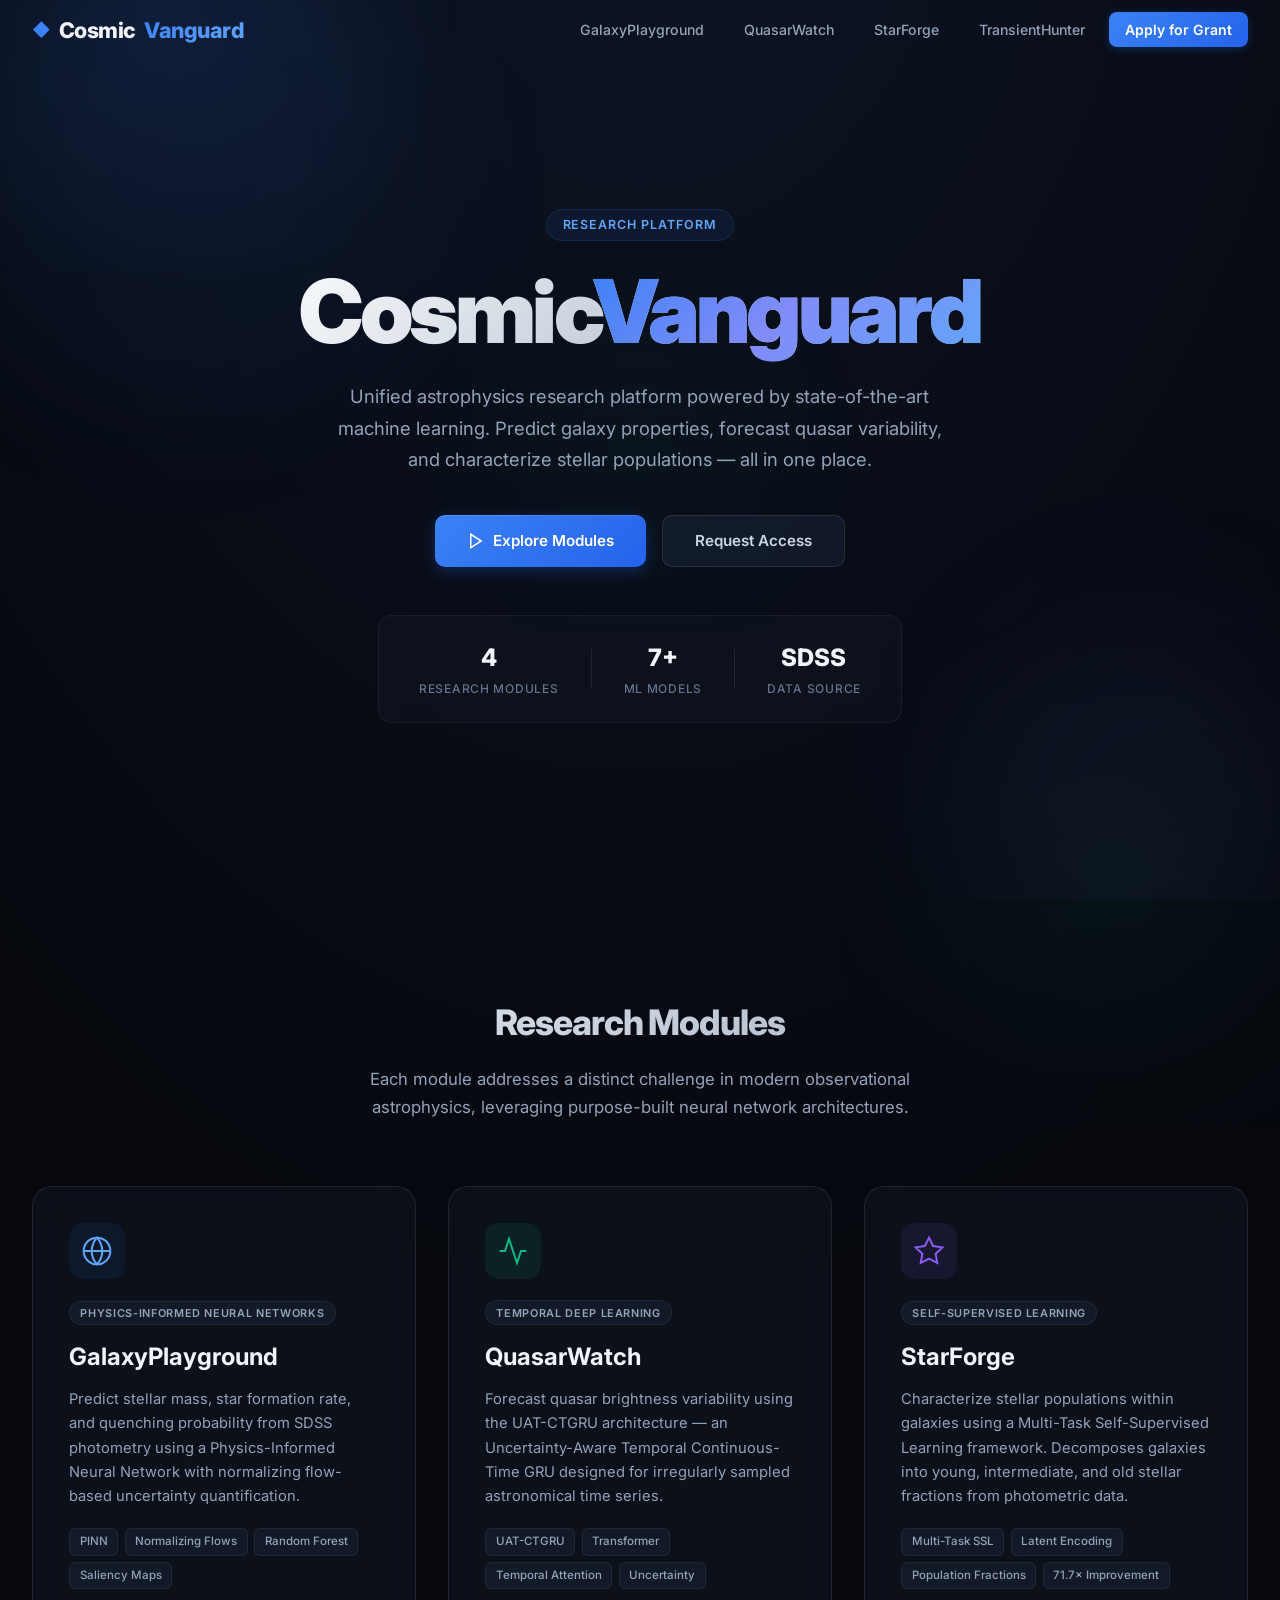
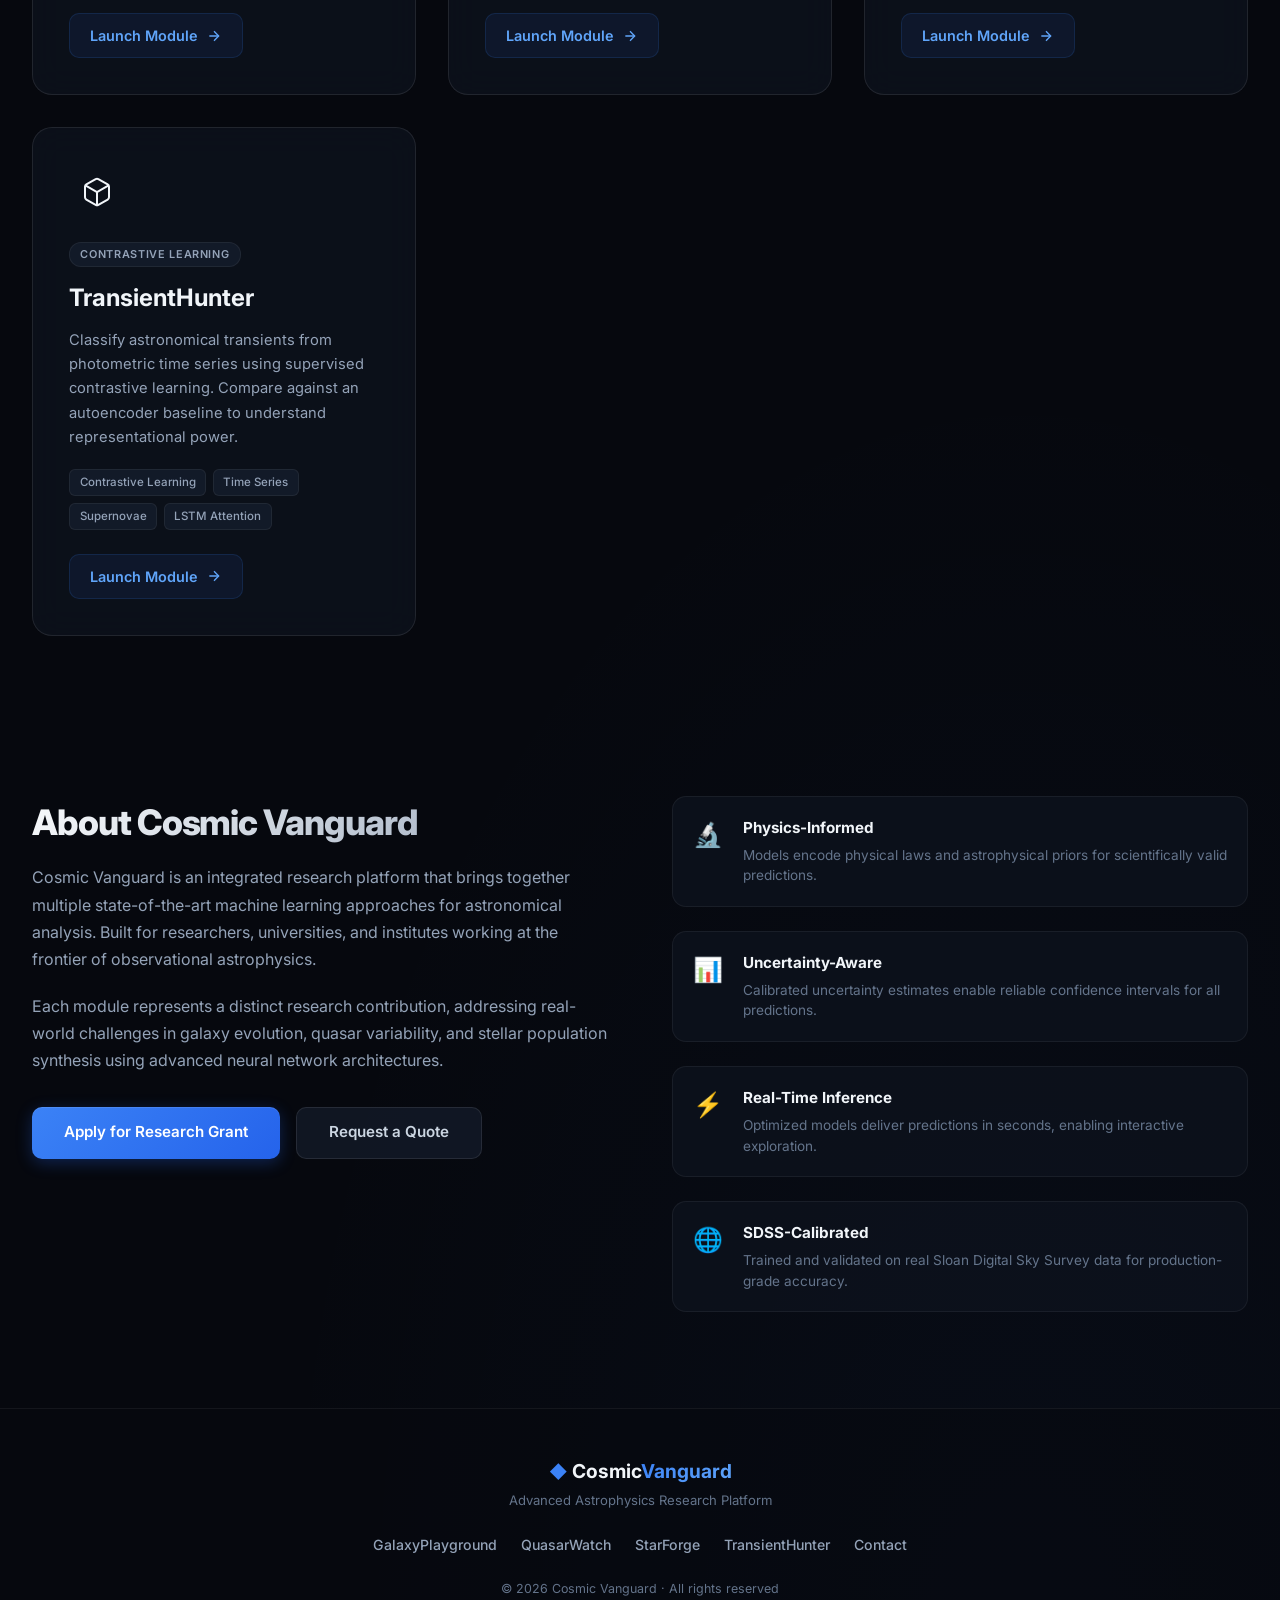
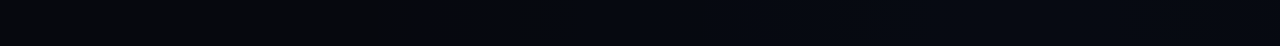
==== static/index.html @ 2e690722 "Initial commit - Cosmic Vanguard research platform" ====
<!DOCTYPE html>
<html lang="en">

<head>
    <meta charset="UTF-8">
    <meta name="viewport" content="width=device-width, initial-scale=1.0">
    <title>Cosmic Vanguard — Advanced Astrophysics Research Platform</title>
    <meta name="description"
        content="Cosmic Vanguard unifies cutting-edge machine learning tools for galaxy property prediction, quasar light curve forecasting, and stellar population characterization.">
    <link rel="preconnect" href="https://fonts.googleapis.com">
    <link rel="preconnect" href="https://fonts.gstatic.com" crossorigin>
    <link
        href="https://fonts.googleapis.com/css2?family=Inter:wght@300;400;500;600;700;800;900&family=JetBrains+Mono:wght@400;500&display=swap"
        rel="stylesheet">
    <link rel="stylesheet" href="/static/style.css">
</head>

<body>
    <!-- Navigation -->
    <nav class="cv-nav" id="mainNav">
        <div class="nav-inner">
            <a href="/" class="nav-brand">
                <span class="brand-icon">◆</span>
                Cosmic<span class="brand-accent">Vanguard</span>
            </a>
            <div class="nav-links">
                <a href="/galaxy" class="nav-link">GalaxyPlayground</a>
                <a href="/quasar" class="nav-link">QuasarWatch</a>
                <a href="/starforge" class="nav-link">StarForge</a>
                <a href="/transient" class="nav-link">TransientHunter</a>
                <a href="/contact" class="nav-link nav-link-cta">Apply for Grant</a>
            </div>
            <button class="nav-toggle" id="navToggle" aria-label="Menu">
                <span></span><span></span><span></span>
            </button>
        </div>
    </nav>

    <!-- Hero Section -->
    <section class="hero">
        <div class="hero-bg">
            <div class="hero-orb orb-1"></div>
            <div class="hero-orb orb-2"></div>
            <div class="hero-orb orb-3"></div>
        </div>
        <div class="hero-content">
            <div class="hero-badge">Research Platform</div>
            <h1 class="hero-title">
                Cosmic<span class="hero-accent">Vanguard</span>
            </h1>
            <p class="hero-subtitle">
                Unified astrophysics research platform powered by state-of-the-art machine learning.
                Predict galaxy properties, forecast quasar variability, and characterize stellar populations
                — all in one place.
            </p>
            <div class="hero-actions">
                <a href="#modules" class="btn-hero-primary">
                    <svg width="18" height="18" viewBox="0 0 24 24" fill="none" stroke="currentColor" stroke-width="2">
                        <polygon points="5 3 19 12 5 21 5 3"></polygon>
                    </svg>
                    Explore Modules
                </a>
                <a href="/contact" class="btn-hero-secondary">Request Access</a>
            </div>
            <div class="hero-stats">
                <div class="hero-stat">
                    <span class="stat-value">4</span>
                    <span class="stat-label">Research Modules</span>
                </div>
                <div class="stat-divider"></div>
                <div class="hero-stat">
                    <span class="stat-value">7+</span>
                    <span class="stat-label">ML Models</span>
                </div>
                <div class="stat-divider"></div>
                <div class="hero-stat">
                    <span class="stat-value">SDSS</span>
                    <span class="stat-label">Data Source</span>
                </div>
            </div>
        </div>
    </section>

    <!-- Module Cards -->
    <section class="modules-section" id="modules">
        <div class="section-container">
            <div class="section-header">
                <h2 class="section-title">Research Modules</h2>
                <p class="section-desc">Each module addresses a distinct challenge in modern observational astrophysics,
                    leveraging purpose-built neural network architectures.</p>
            </div>

            <div class="modules-grid">
                <!-- GalaxyPlayground -->
                <div class="module-card module-galaxy">
                    <div class="module-icon-wrap">
                        <svg width="32" height="32" viewBox="0 0 24 24" fill="none" stroke="currentColor"
                            stroke-width="1.5">
                            <circle cx="12" cy="12" r="10" />
                            <path
                                d="M12 2a15.3 15.3 0 0 1 4 10 15.3 15.3 0 0 1-4 10 15.3 15.3 0 0 1-4-10 15.3 15.3 0 0 1 4-10z" />
                            <line x1="2" y1="12" x2="22" y2="12" />
                        </svg>
                    </div>
                    <div class="module-badge">Physics-Informed Neural Networks</div>
                    <h3 class="module-title">GalaxyPlayground</h3>
                    <p class="module-desc">
                        Predict stellar mass, star formation rate, and quenching probability from SDSS photometry
                        using a Physics-Informed Neural Network with normalizing flow-based uncertainty quantification.
                    </p>
                    <div class="module-features">
                        <span class="feature-tag">PINN</span>
                        <span class="feature-tag">Normalizing Flows</span>
                        <span class="feature-tag">Random Forest</span>
                        <span class="feature-tag">Saliency Maps</span>
                    </div>
                    <a href="/galaxy" class="module-launch" id="launchGalaxy">
                        Launch Module
                        <svg width="16" height="16" viewBox="0 0 24 24" fill="none" stroke="currentColor"
                            stroke-width="2">
                            <line x1="5" y1="12" x2="19" y2="12" />
                            <polyline points="12 5 19 12 12 19" />
                        </svg>
                    </a>
                </div>

                <!-- QuasarWatch -->
                <div class="module-card module-quasar">
                    <div class="module-icon-wrap">
                        <svg width="32" height="32" viewBox="0 0 24 24" fill="none" stroke="currentColor"
                            stroke-width="1.5">
                            <polyline points="22 12 18 12 15 21 9 3 6 12 2 12" />
                        </svg>
                    </div>
                    <div class="module-badge">Temporal Deep Learning</div>
                    <h3 class="module-title">QuasarWatch</h3>
                    <p class="module-desc">
                        Forecast quasar brightness variability using the UAT-CTGRU architecture —
                        an Uncertainty-Aware Temporal Continuous-Time GRU designed for irregularly sampled
                        astronomical time series.
                    </p>
                    <div class="module-features">
                        <span class="feature-tag">UAT-CTGRU</span>
                        <span class="feature-tag">Transformer</span>
                        <span class="feature-tag">Temporal Attention</span>
                        <span class="feature-tag">Uncertainty</span>
                    </div>
                    <a href="/quasar" class="module-launch" id="launchQuasar">
                        Launch Module
                        <svg width="16" height="16" viewBox="0 0 24 24" fill="none" stroke="currentColor"
                            stroke-width="2">
                            <line x1="5" y1="12" x2="19" y2="12" />
                            <polyline points="12 5 19 12 12 19" />
                        </svg>
                    </a>
                </div>

                <!-- StarForge -->
                <div class="module-card module-starforge">
                    <div class="module-icon-wrap">
                        <svg width="32" height="32" viewBox="0 0 24 24" fill="none" stroke="currentColor"
                            stroke-width="1.5">
                            <polygon
                                points="12 2 15.09 8.26 22 9.27 17 14.14 18.18 21.02 12 17.77 5.82 21.02 7 14.14 2 9.27 8.91 8.26 12 2" />
                        </svg>
                    </div>
                    <div class="module-badge">Self-Supervised Learning</div>
                    <h3 class="module-title">StarForge</h3>
                    <p class="module-desc">
                        Characterize stellar populations within galaxies using a Multi-Task Self-Supervised Learning
                        framework. Decomposes galaxies into young, intermediate, and old stellar fractions
                        from photometric data.
                    </p>
                    <div class="module-features">
                        <span class="feature-tag">Multi-Task SSL</span>
                        <span class="feature-tag">Latent Encoding</span>
                        <span class="feature-tag">Population Fractions</span>
                        <span class="feature-tag">71.7× Improvement</span>
                    </div>
                    <a href="/starforge" class="module-launch" id="launchStarForge">
                        Launch Module
                        <svg width="16" height="16" viewBox="0 0 24 24" fill="none" stroke="currentColor"
                            stroke-width="2">
                            <line x1="5" y1="12" x2="19" y2="12" />
                            <polyline points="12 5 19 12 12 19" />
                        </svg>
                    </a>
                </div>
                <!-- TransientHunter -->
                <div class="module-card module-transient">
                    <div class="module-icon-wrap">
                        <svg width="32" height="32" viewBox="0 0 24 24" fill="none" stroke="currentColor"
                            stroke-width="1.5">
                            <path
                                d="M21 16V8a2 2 0 0 0-1-1.73l-7-4a2 2 0 0 0-2 0l-7 4A2 2 0 0 0 3 8v8a2 2 0 0 0 1 1.73l7 4a2 2 0 0 0 2 0l7-4A2 2 0 0 0 21 16z">
                            </path>
                            <polyline points="3.27 6.96 12 12.01 20.73 6.96"></polyline>
                            <line x1="12" y1="22.08" x2="12" y2="12"></line>
                        </svg>
                    </div>
                    <div class="module-badge">Contrastive Learning</div>
                    <h3 class="module-title">TransientHunter</h3>
                    <p class="module-desc">
                        Classify astronomical transients from photometric time series using supervised contrastive
                        learning.
                        Compare against an autoencoder baseline to understand representational power.
                    </p>
                    <div class="module-features">
                        <span class="feature-tag">Contrastive Learning</span>
                        <span class="feature-tag">Time Series</span>
                        <span class="feature-tag">Supernovae</span>
                        <span class="feature-tag">LSTM Attention</span>
                    </div>
                    <a href="/transient" class="module-launch" id="launchTransient">
                        Launch Module
                        <svg width="16" height="16" viewBox="0 0 24 24" fill="none" stroke="currentColor"
                            stroke-width="2">
                            <line x1="5" y1="12" x2="19" y2="12" />
                            <polyline points="12 5 19 12 12 19" />
                        </svg>
                    </a>
                </div>
            </div>
        </div>
    </section>

    <!-- About Section -->
    <section class="about-section">
        <div class="section-container">
            <div class="about-grid">
                <div class="about-text">
                    <h2 class="section-title">About Cosmic Vanguard</h2>
                    <p>
                        Cosmic Vanguard is an integrated research platform that brings together multiple
                        state-of-the-art machine learning approaches for astronomical analysis. Built for
                        researchers, universities, and institutes working at the frontier of observational
                        astrophysics.
                    </p>
                    <p>
                        Each module represents a distinct research contribution, addressing real-world challenges
                        in galaxy evolution, quasar variability, and stellar population synthesis using
                        advanced neural network architectures.
                    </p>
                    <div class="about-cta">
                        <a href="/contact" class="btn-hero-primary">
                            Apply for Research Grant
                        </a>
                        <a href="/contact" class="btn-hero-secondary">
                            Request a Quote
                        </a>
                    </div>
                </div>
                <div class="about-features">
                    <div class="about-feature">
                        <div class="about-feature-icon">🔬</div>
                        <div>
                            <strong>Physics-Informed</strong>
                            <p>Models encode physical laws and astrophysical priors for scientifically valid
                                predictions.</p>
                        </div>
                    </div>
                    <div class="about-feature">
                        <div class="about-feature-icon">📊</div>
                        <div>
                            <strong>Uncertainty-Aware</strong>
                            <p>Calibrated uncertainty estimates enable reliable confidence intervals for all
                                predictions.</p>
                        </div>
                    </div>
                    <div class="about-feature">
                        <div class="about-feature-icon">⚡</div>
                        <div>
                            <strong>Real-Time Inference</strong>
                            <p>Optimized models deliver predictions in seconds, enabling interactive exploration.</p>
                        </div>
                    </div>
                    <div class="about-feature">
                        <div class="about-feature-icon">🌐</div>
                        <div>
                            <strong>SDSS-Calibrated</strong>
                            <p>Trained and validated on real Sloan Digital Sky Survey data for production-grade
                                accuracy.</p>
                        </div>
                    </div>
                </div>
            </div>
        </div>
    </section>

    <!-- Footer -->
    <footer class="cv-footer">
        <div class="section-container">
            <div class="footer-inner">
                <div class="footer-brand">
                    <span class="brand-icon">◆</span> Cosmic<span class="brand-accent">Vanguard</span>
                    <p class="footer-tagline">Advanced Astrophysics Research Platform</p>
                </div>
                <div class="footer-links">
                    <a href="/galaxy">GalaxyPlayground</a>
                    <a href="/quasar">QuasarWatch</a>
                    <a href="/starforge">StarForge</a>
                    <a href="/transient">TransientHunter</a>
                    <a href="/contact">Contact</a>
                </div>
                <div class="footer-copy">
                    © 2026 Cosmic Vanguard · All rights reserved
                </div>
            </div>
        </div>
    </footer>

    <script>
        // Mobile nav toggle
        const navToggle = document.getElementById('navToggle');
        const navLinks = document.querySelector('.nav-links');
        navToggle.addEventListener('click', () => {
            navLinks.classList.toggle('open');
            navToggle.classList.toggle('open');
        });

        // Scroll nav background
        window.addEventListener('scroll', () => {
            const nav = document.getElementById('mainNav');
            if (window.scrollY > 40) nav.classList.add('scrolled');
            else nav.classList.remove('scrolled');
        });

        // Smooth scroll to modules
        document.querySelectorAll('a[href^="#"]').forEach(a => {
            a.addEventListener('click', e => {
                e.preventDefault();
                const target = document.querySelector(a.getAttribute('href'));
                if (target) target.scrollIntoView({ behavior: 'smooth', block: 'start' });
            });
        });
    </script>
</body>

</html>
---- static/style.css ----
/* ═══════════════════════════════════════════
   Cosmic Vanguard — Unified Design System
   ═══════════════════════════════════════════ */

:root {
    --bg-body: #06080e;
    --bg-grad-start: #0d1525;
    --bg-grad-end: #040609;
    --surface-0: rgba(14, 19, 30, 0.75);
    --surface-1: rgba(22, 30, 46, 0.65);
    --surface-2: rgba(30, 40, 60, 0.45);
    --border-subtle: rgba(255, 255, 255, 0.06);
    --border-default: rgba(255, 255, 255, 0.09);
    --border-hover: rgba(255, 255, 255, 0.15);
    --accent: #3b82f6;
    --accent-bright: #60a5fa;
    --accent-glow: rgba(59, 130, 246, 0.35);
    --accent-surface: rgba(59, 130, 246, 0.08);
    --emerald: #10b981;
    --emerald-surface: rgba(16, 185, 129, 0.10);
    --red: #ef4444;
    --red-surface: rgba(239, 68, 68, 0.10);
    --amber: #f59e0b;
    --amber-surface: rgba(245, 158, 11, 0.10);
    --purple: #8b5cf6;
    --purple-surface: rgba(139, 92, 246, 0.10);
    --cyan: #22d3ee;
    --text-0: #f1f5f9;
    --text-1: #cbd5e1;
    --text-2: #94a3b8;
    --text-3: #64748b;
    --mono: 'JetBrains Mono', 'Fira Code', monospace;
    --sans: 'Inter', -apple-system, BlinkMacSystemFont, "Segoe UI", Roboto, sans-serif;
    --radius-xl: 20px;
    --radius-lg: 14px;
    --radius-md: 10px;
    --radius-sm: 6px;
    --ease-out: cubic-bezier(0.16, 1, 0.3, 1);
    --ease-spring: cubic-bezier(0.34, 1.56, 0.64, 1);
}

*,
*::before,
*::after {
    box-sizing: border-box;
    margin: 0;
    padding: 0;
}

body {
    background: var(--bg-body);
    background-image:
        radial-gradient(ellipse 80% 50% at 50% -10%, var(--bg-grad-start), transparent),
        radial-gradient(ellipse 60% 40% at 80% 100%, rgba(59, 130, 246, 0.04), transparent);
    color: var(--text-0);
    font-family: var(--sans);
    min-height: 100vh;
    line-height: 1.5;
    -webkit-font-smoothing: antialiased;
}

body::before {
    content: '';
    position: fixed;
    top: -25%;
    left: -15%;
    width: 55%;
    height: 55%;
    background: radial-gradient(circle, rgba(59, 130, 246, 0.10), transparent 70%);
    z-index: -1;
    pointer-events: none;
}

body::after {
    content: '';
    position: fixed;
    bottom: -25%;
    right: -15%;
    width: 55%;
    height: 55%;
    background: radial-gradient(circle, rgba(16, 185, 129, 0.06), transparent 70%);
    z-index: -1;
    pointer-events: none;
}

/* ═══ Navigation ═══ */
.cv-nav {
    position: fixed;
    top: 0;
    left: 0;
    right: 0;
    z-index: 100;
    padding: 0.75rem 0;
    transition: all 0.3s ease;
    background: transparent;
}

.cv-nav.scrolled {
    background: rgba(6, 8, 14, 0.85);
    backdrop-filter: blur(16px);
    border-bottom: 1px solid var(--border-subtle);
}

.nav-inner {
    max-width: 1320px;
    margin: 0 auto;
    display: flex;
    align-items: center;
    justify-content: space-between;
    padding: 0 2rem;
}

.nav-brand {
    font-size: 1.35rem;
    font-weight: 800;
    text-decoration: none;
    color: var(--text-0);
    display: flex;
    align-items: center;
    gap: 0.5rem;
    letter-spacing: -0.02em;
}

.brand-icon {
    color: var(--accent);
    font-size: 1.1rem;
}

.brand-accent {
    background: linear-gradient(135deg, var(--accent) 0%, var(--accent-bright) 100%);
    background-clip: text;
    -webkit-background-clip: text;
    -webkit-text-fill-color: transparent;
}

.nav-links {
    display: flex;
    align-items: center;
    gap: 0.5rem;
}

.nav-link {
    padding: 0.45rem 1rem;
    color: var(--text-2);
    text-decoration: none;
    font-size: 0.88rem;
    font-weight: 500;
    border-radius: 8px;
    transition: all 0.2s ease;
}

.nav-link:hover {
    color: var(--text-0);
    background: var(--surface-2);
}

.nav-link.active {
    color: var(--accent-bright);
    background: var(--accent-surface);
}

.nav-link-cta {
    background: linear-gradient(135deg, #3b82f6, #2563eb) !important;
    color: white !important;
    font-weight: 600;
    box-shadow: 0 2px 8px rgba(37, 99, 235, 0.3);
}

.nav-link-cta:hover {
    transform: translateY(-1px);
    box-shadow: 0 4px 12px rgba(37, 99, 235, 0.4);
}

.nav-toggle {
    display: none;
    background: none;
    border: none;
    cursor: pointer;
    padding: 4px;
}

.nav-toggle span {
    display: block;
    width: 22px;
    height: 2px;
    background: var(--text-1);
    margin: 5px 0;
    transition: all 0.3s ease;
    border-radius: 1px;
}

@media (max-width: 768px) {
    .nav-toggle {
        display: block;
    }

    .nav-links {
        position: absolute;
        top: 100%;
        left: 0;
        right: 0;
        background: rgba(6, 8, 14, 0.95);
        backdrop-filter: blur(20px);
        flex-direction: column;
        padding: 1rem;
        gap: 0.25rem;
        border-bottom: 1px solid var(--border-subtle);
        display: none;
    }

    .nav-links.open {
        display: flex;
    }

    .nav-link {
        width: 100%;
        text-align: center;
        padding: 0.75rem;
    }

    .nav-toggle.open span:nth-child(1) {
        transform: rotate(45deg) translate(5px, 5px);
    }

    .nav-toggle.open span:nth-child(2) {
        opacity: 0;
    }

    .nav-toggle.open span:nth-child(3) {
        transform: rotate(-45deg) translate(5px, -5px);
    }
}

/* ═══ Hero Section ═══ */
.hero {
    min-height: 100vh;
    display: flex;
    align-items: center;
    justify-content: center;
    position: relative;
    overflow: hidden;
    padding: 6rem 2rem 4rem;
}

.hero-bg {
    position: absolute;
    inset: 0;
    pointer-events: none;
}

.hero-orb {
    position: absolute;
    border-radius: 50%;
    filter: blur(80px);
    opacity: 0.4;
    animation: orbFloat 20s ease-in-out infinite;
}

.orb-1 {
    width: 500px;
    height: 500px;
    background: rgba(59, 130, 246, 0.15);
    top: -10%;
    left: -5%;
}

.orb-2 {
    width: 400px;
    height: 400px;
    background: rgba(139, 92, 246, 0.12);
    bottom: -10%;
    right: -5%;
    animation-delay: -7s;
}

.orb-3 {
    width: 300px;
    height: 300px;
    background: rgba(16, 185, 129, 0.08);
    top: 50%;
    left: 50%;
    transform: translate(-50%, -50%);
    animation-delay: -14s;
}

@keyframes orbFloat {

    0%,
    100% {
        transform: translate(0, 0);
    }

    33% {
        transform: translate(30px, -20px);
    }

    66% {
        transform: translate(-20px, 30px);
    }
}

.hero-content {
    text-align: center;
    max-width: 800px;
    position: relative;
    z-index: 1;
    animation: fadeUp 0.8s var(--ease-out);
}

.hero-badge {
    display: inline-block;
    padding: 0.35rem 1rem;
    border-radius: 20px;
    background: var(--accent-surface);
    border: 1px solid rgba(59, 130, 246, 0.15);
    color: var(--accent-bright);
    font-size: 0.78rem;
    font-weight: 600;
    text-transform: uppercase;
    letter-spacing: 0.08em;
    margin-bottom: 1.5rem;
}

.hero-title {
    font-size: clamp(3rem, 7vw, 5.5rem);
    font-weight: 900;
    letter-spacing: -0.04em;
    line-height: 1.05;
    margin-bottom: 1.5rem;
    background: linear-gradient(135deg, #f8fafc 0%, #94a3b8 100%);
    background-clip: text;
    -webkit-background-clip: text;
    -webkit-text-fill-color: transparent;
}

.hero-accent {
    background: linear-gradient(135deg, var(--accent) 0%, #818cf8 50%, var(--accent-bright) 100%);
    background-clip: text;
    -webkit-background-clip: text;
    -webkit-text-fill-color: transparent;
}

.hero-subtitle {
    font-size: 1.15rem;
    line-height: 1.7;
    color: var(--text-2);
    max-width: 620px;
    margin: 0 auto 2.5rem;
}

.hero-actions {
    display: flex;
    gap: 1rem;
    justify-content: center;
    flex-wrap: wrap;
    margin-bottom: 3rem;
}

.btn-hero-primary {
    display: inline-flex;
    align-items: center;
    gap: 0.5rem;
    padding: 0.85rem 2rem;
    background: linear-gradient(135deg, #3b82f6 0%, #2563eb 100%);
    color: white;
    text-decoration: none;
    border-radius: var(--radius-md);
    font-weight: 600;
    font-size: 0.95rem;
    box-shadow: 0 4px 16px rgba(37, 99, 235, 0.3), inset 0 1px 0 rgba(255, 255, 255, 0.1);
    transition: all 0.25s var(--ease-out);
    border: none;
    cursor: pointer;
}

.btn-hero-primary:hover {
    transform: translateY(-2px);
    box-shadow: 0 8px 24px rgba(37, 99, 235, 0.4), inset 0 1px 0 rgba(255, 255, 255, 0.1);
}

.btn-hero-secondary {
    display: inline-flex;
    align-items: center;
    padding: 0.85rem 2rem;
    background: var(--surface-2);
    border: 1px solid var(--border-default);
    color: var(--text-1);
    text-decoration: none;
    border-radius: var(--radius-md);
    font-weight: 600;
    font-size: 0.95rem;
    transition: all 0.25s var(--ease-out);
}

.btn-hero-secondary:hover {
    background: var(--surface-1);
    border-color: var(--border-hover);
    color: var(--text-0);
    transform: translateY(-1px);
}

.hero-stats {
    display: flex;
    justify-content: center;
    align-items: center;
    gap: 2rem;
    padding: 1.5rem 2.5rem;
    background: var(--surface-0);
    border: 1px solid var(--border-subtle);
    border-radius: var(--radius-lg);
    backdrop-filter: blur(12px);
    display: inline-flex;
}

.hero-stat {
    text-align: center;
}

.stat-value {
    display: block;
    font-size: 1.5rem;
    font-weight: 800;
    color: var(--text-0);
}

.stat-label {
    display: block;
    font-size: 0.75rem;
    color: var(--text-3);
    font-weight: 500;
    text-transform: uppercase;
    letter-spacing: 0.06em;
    margin-top: 0.25rem;
}

.stat-divider {
    width: 1px;
    height: 40px;
    background: var(--border-default);
}

/* ═══ Sections ═══ */
.section-container {
    max-width: 1320px;
    margin: 0 auto;
    padding: 0 2rem;
}

.modules-section {
    padding: 6rem 0;
}

.section-header {
    text-align: center;
    margin-bottom: 4rem;
}

.section-title {
    font-size: 2.2rem;
    font-weight: 800;
    letter-spacing: -0.03em;
    margin-bottom: 1rem;
    background: linear-gradient(135deg, #f8fafc 0%, #94a3b8 100%);
    background-clip: text;
    -webkit-background-clip: text;
    -webkit-text-fill-color: transparent;
}

.section-desc {
    color: var(--text-2);
    font-size: 1.05rem;
    max-width: 600px;
    margin: 0 auto;
    line-height: 1.7;
}

/* ═══ Module Cards ═══ */
.modules-grid {
    display: grid;
    grid-template-columns: repeat(auto-fit, minmax(340px, 1fr));
    gap: 2rem;
}

.module-card {
    background: var(--surface-0);
    backdrop-filter: blur(16px);
    border: 1px solid var(--border-default);
    border-radius: var(--radius-xl);
    padding: 2.25rem;
    position: relative;
    overflow: hidden;
    transition: all 0.35s var(--ease-out);
}

.module-card::before {
    content: '';
    position: absolute;
    top: 0;
    left: 0;
    right: 0;
    height: 3px;
    opacity: 0;
    transition: opacity 0.3s ease;
}

.module-galaxy::before {
    background: linear-gradient(90deg, #3b82f6, #60a5fa);
}

.module-quasar::before {
    background: linear-gradient(90deg, #10b981, #34d399);
}

.module-starforge::before {
    background: linear-gradient(90deg, #8b5cf6, #a78bfa);
}

.module-card:hover {
    transform: translateY(-4px);
    border-color: var(--border-hover);
}

.module-card:hover::before {
    opacity: 1;
}

.module-icon-wrap {
    width: 56px;
    height: 56px;
    display: flex;
    align-items: center;
    justify-content: center;
    border-radius: 14px;
    margin-bottom: 1.25rem;
}

.module-galaxy .module-icon-wrap {
    background: var(--accent-surface);
    color: var(--accent-bright);
}

.module-quasar .module-icon-wrap {
    background: var(--emerald-surface);
    color: var(--emerald);
}

.module-starforge .module-icon-wrap {
    background: var(--purple-surface);
    color: var(--purple);
}

.module-badge {
    display: inline-block;
    padding: 0.2rem 0.65rem;
    border-radius: 12px;
    font-size: 0.68rem;
    font-weight: 600;
    text-transform: uppercase;
    letter-spacing: 0.06em;
    margin-bottom: 0.85rem;
    background: var(--surface-2);
    color: var(--text-2);
    border: 1px solid var(--border-subtle);
}

.module-title {
    font-size: 1.5rem;
    font-weight: 700;
    margin-bottom: 0.75rem;
    color: var(--text-0);
}

.module-desc {
    color: var(--text-2);
    font-size: 0.92rem;
    line-height: 1.65;
    margin-bottom: 1.25rem;
}

.module-features {
    display: flex;
    flex-wrap: wrap;
    gap: 0.4rem;
    margin-bottom: 1.5rem;
}

.feature-tag {
    padding: 0.25rem 0.6rem;
    border-radius: 6px;
    font-size: 0.72rem;
    font-weight: 500;
    background: var(--surface-2);
    color: var(--text-2);
    border: 1px solid var(--border-subtle);
}

.module-launch {
    display: inline-flex;
    align-items: center;
    gap: 0.5rem;
    color: var(--accent-bright);
    text-decoration: none;
    font-weight: 600;
    font-size: 0.9rem;
    padding: 0.65rem 1.25rem;
    border-radius: var(--radius-md);
    background: var(--accent-surface);
    border: 1px solid rgba(59, 130, 246, 0.15);
    transition: all 0.2s ease;
}

.module-launch:hover {
    background: rgba(59, 130, 246, 0.15);
    transform: translateX(4px);
}

/* ═══ About Section ═══ */
.about-section {
    padding: 4rem 0 6rem;
}

.about-grid {
    display: grid;
    grid-template-columns: 1fr 1fr;
    gap: 4rem;
    align-items: start;
}

.about-text p {
    color: var(--text-2);
    font-size: 1rem;
    line-height: 1.7;
    margin-bottom: 1.25rem;
}

.about-cta {
    display: flex;
    gap: 1rem;
    margin-top: 2rem;
    flex-wrap: wrap;
}

.about-features {
    display: flex;
    flex-direction: column;
    gap: 1.5rem;
}

.about-feature {
    display: flex;
    gap: 1.25rem;
    align-items: flex-start;
    padding: 1.25rem;
    border-radius: var(--radius-lg);
    background: var(--surface-0);
    border: 1px solid var(--border-subtle);
}

.about-feature-icon {
    font-size: 1.5rem;
    flex-shrink: 0;
}

.about-feature strong {
    color: var(--text-0);
    display: block;
    margin-bottom: 0.35rem;
    font-size: 0.95rem;
}

.about-feature p {
    color: var(--text-3);
    font-size: 0.85rem;
    line-height: 1.5;
    margin: 0;
}

@media (max-width: 768px) {
    .about-grid {
        grid-template-columns: 1fr;
        gap: 2.5rem;
    }
}

/* ═══ Footer ═══ */
.cv-footer {
    padding: 3rem 0;
    border-top: 1px solid var(--border-subtle);
    background: rgba(6, 8, 14, 0.5);
}

.footer-inner {
    display: flex;
    flex-direction: column;
    align-items: center;
    gap: 1.5rem;
    text-align: center;
}

.footer-brand {
    font-size: 1.2rem;
    font-weight: 700;
}

.footer-tagline {
    color: var(--text-3);
    font-size: 0.82rem;
    margin-top: 0.3rem;
    font-weight: 400;
}

.footer-links {
    display: flex;
    gap: 1.5rem;
    flex-wrap: wrap;
    justify-content: center;
}

.footer-links a {
    color: var(--text-2);
    text-decoration: none;
    font-size: 0.88rem;
    font-weight: 500;
    transition: color 0.2s;
}

.footer-links a:hover {
    color: var(--text-0);
}

.footer-copy {
    color: var(--text-3);
    font-size: 0.78rem;
}

/* ═══ Animations ═══ */
@keyframes fadeUp {
    from {
        opacity: 0;
        transform: translateY(16px);
    }

    to {
        opacity: 1;
        transform: translateY(0);
    }
}

@keyframes spin {
    to {
        transform: rotate(360deg);
    }
}

.hidden {
    display: none !important;
}

/* ═══════════════════════════════════════════
   Module Page Shared Styles
   ═══════════════════════════════════════════ */

.app-container {
    max-width: 1320px;
    margin: 0 auto;
    width: 100%;
    padding: 6rem 2rem 4rem;
}

header {
    margin-bottom: 2.5rem;
    text-align: center;
}

.logo {
    font-size: 2.25rem;
    font-weight: 800;
    letter-spacing: -0.04em;
    background: linear-gradient(135deg, #f8fafc 0%, #94a3b8 100%);
    background-clip: text;
    -webkit-background-clip: text;
    -webkit-text-fill-color: transparent;
    margin-bottom: 0.35rem;
}

.logo span {
    background: linear-gradient(135deg, var(--accent) 0%, var(--accent-bright) 100%);
    background-clip: text;
    -webkit-background-clip: text;
    -webkit-text-fill-color: transparent;
}

.subtitle {
    color: var(--text-2);
    font-size: 0.95rem;
    font-weight: 400;
}

/* ═══ Layout ═══ */
.grid-layout {
    display: grid;
    grid-template-columns: 360px 1fr;
    gap: 2rem;
    align-items: start;
}

@media (max-width: 960px) {
    .grid-layout {
        grid-template-columns: 1fr;
    }
}

/* ═══ Glass Panels ═══ */
.panel {
    background: var(--surface-0);
    backdrop-filter: blur(16px) saturate(1.3);
    -webkit-backdrop-filter: blur(16px) saturate(1.3);
    border: 1px solid var(--border-default);
    border-radius: var(--radius-xl);
    padding: 1.75rem;
    position: relative;
}

.input-panel {
    position: sticky;
    top: 5rem;
}

.panel-header {
    display: flex;
    flex-direction: column;
    gap: 0.85rem;
    margin-bottom: 1.75rem;
    padding-bottom: 1rem;
    border-bottom: 1px solid var(--border-subtle);
}

.panel-header h2 {
    font-size: 0.8rem;
    font-weight: 700;
    color: var(--text-2);
    text-transform: uppercase;
    letter-spacing: 0.08em;
}

/* ═══ Preset Buttons ═══ */
.preset-buttons {
    display: flex;
    gap: 0.5rem;
    flex-wrap: wrap;
}

.btn-preset {
    display: inline-flex;
    align-items: center;
    gap: 6px;
    background: var(--surface-2);
    border: 1px solid var(--border-subtle);
    color: var(--text-2);
    padding: 0.4rem 0.85rem;
    border-radius: 20px;
    font-size: 0.75rem;
    font-weight: 500;
    cursor: pointer;
    transition: all 0.2s var(--ease-out);
    font-family: var(--sans);
}

.btn-preset:hover {
    background: var(--surface-1);
    border-color: var(--border-hover);
    color: var(--text-0);
    transform: translateY(-1px);
}

.btn-preset.active {
    background: var(--accent-surface);
    border-color: rgba(59, 130, 246, 0.2);
    color: var(--accent-bright);
}

.preset-dot {
    width: 6px;
    height: 6px;
    border-radius: 50%;
    display: inline-block;
}

.dot-blue {
    background: var(--accent);
    box-shadow: 0 0 6px var(--accent-glow);
}

.dot-amber {
    background: var(--amber);
    box-shadow: 0 0 6px rgba(245, 158, 11, 0.35);
}

.dot-red {
    background: var(--red);
    box-shadow: 0 0 6px rgba(239, 68, 68, 0.35);
}

.dot-muted {
    background: var(--text-3);
}

/* ═══ Forms ═══ */
.input-group {
    margin-bottom: 1.5rem;
}

.input-group>label {
    display: block;
    color: var(--accent);
    font-weight: 600;
    font-size: 0.7rem;
    text-transform: uppercase;
    letter-spacing: 0.08em;
    margin-bottom: 0.75rem;
}

.label-hint {
    color: var(--text-3);
    font-weight: 400;
    text-transform: none;
    letter-spacing: normal;
}

.grid-2 {
    display: grid;
    grid-template-columns: 1fr 1fr;
    gap: 0.85rem;
}

.field-full {
    grid-column: 1 / -1;
    max-width: calc(50% - 0.425rem);
}

.field label {
    display: block;
    font-size: 0.75rem;
    color: var(--text-2);
    margin-bottom: 0.35rem;
    font-weight: 500;
}

input[type="number"],
input[type="text"],
input[type="email"],
textarea,
select {
    width: 100%;
    background: rgba(0, 0, 0, 0.25);
    border: 1px solid var(--border-subtle);
    color: var(--text-0);
    padding: 0.65rem 0.85rem;
    border-radius: var(--radius-md);
    font-family: var(--mono);
    font-size: 0.88rem;
    transition: all 0.2s ease;
}

input:hover,
textarea:hover,
select:hover {
    border-color: var(--border-hover);
}

input:focus,
textarea:focus,
select:focus {
    outline: none;
    border-color: var(--accent);
    box-shadow: 0 0 0 3px rgba(59, 130, 246, 0.15);
    background: rgba(0, 0, 0, 0.4);
}

input::placeholder,
textarea::placeholder {
    color: var(--text-3);
}

textarea {
    font-family: var(--sans);
    min-height: 100px;
    resize: vertical;
}

select {
    cursor: pointer;
    appearance: none;
    background-image: url("data:image/svg+xml,%3Csvg xmlns='http://www.w3.org/2000/svg' width='12' height='12' viewBox='0 0 24 24' fill='none' stroke='%2394a3b8' stroke-width='2'%3E%3Cpolyline points='6 9 12 15 18 9'/%3E%3C/svg%3E");
    background-repeat: no-repeat;
    background-position: right 0.75rem center;
}

select option {
    background: var(--surface-0);
    color: var(--text-1);
}

input[type="number"]::-webkit-outer-spin-button,
input[type="number"]::-webkit-inner-spin-button {
    -webkit-appearance: none;
    margin: 0;
}

input[type="number"] {
    -moz-appearance: textfield;
    appearance: textfield;
}

/* ═══ Demo Galaxy Selector ═══ */
.demo-controls {
    display: flex;
    flex-direction: column;
    gap: 0.6rem;
}

.demo-toggle {
    display: flex;
    gap: 4px;
    background: rgba(0, 0, 0, 0.25);
    border-radius: var(--radius-sm);
    padding: 3px;
    border: 1px solid var(--border-subtle);
}

.demo-toggle-btn {
    flex: 1;
    padding: 0.4rem 0.75rem;
    background: transparent;
    border: none;
    border-radius: calc(var(--radius-sm) - 2px);
    color: var(--text-3);
    font-size: 0.75rem;
    font-weight: 500;
    font-family: var(--sans);
    cursor: pointer;
    transition: all 0.2s ease;
}

.demo-toggle-btn:hover {
    color: var(--text-1);
}

.demo-toggle-btn.active {
    background: rgba(59, 130, 246, 0.15);
    color: var(--accent-bright);
}

.demo-select {
    width: 100%;
    background: rgba(0, 0, 0, 0.25);
    border: 1px solid var(--border-default);
    border-radius: var(--radius-sm);
    padding: 0.6rem 0.75rem;
    color: var(--text-1);
    font-size: 0.8rem;
    font-family: var(--mono);
    cursor: pointer;
    transition: border-color 0.2s;
    appearance: none;
    background-image: url("data:image/svg+xml,%3Csvg xmlns='http://www.w3.org/2000/svg' width='12' height='12' viewBox='0 0 24 24' fill='none' stroke='%2394a3b8' stroke-width='2'%3E%3Cpolyline points='6 9 12 15 18 9'/%3E%3C/svg%3E");
    background-repeat: no-repeat;
    background-position: right 0.75rem center;
}

.demo-select:focus {
    outline: none;
    border-color: var(--accent);
    box-shadow: 0 0 0 2px var(--accent-glow);
}

.demo-select option {
    background: var(--surface-0);
    color: var(--text-1);
}

/* ═══ Primary Button ═══ */
.btn-primary {
    width: 100%;
    padding: 0.85rem 1.5rem;
    background: linear-gradient(135deg, #3b82f6 0%, #2563eb 100%);
    color: white;
    border: none;
    border-radius: var(--radius-md);
    font-weight: 600;
    font-size: 0.9rem;
    letter-spacing: 0.02em;
    cursor: pointer;
    transition: all 0.25s var(--ease-out);
    box-shadow: 0 4px 12px rgba(37, 99, 235, 0.25), inset 0 1px 0 rgba(255, 255, 255, 0.1);
    display: inline-flex;
    align-items: center;
    justify-content: center;
    gap: 0.5rem;
    font-family: var(--sans);
}

.btn-primary:hover {
    transform: translateY(-2px);
    box-shadow: 0 8px 20px rgba(37, 99, 235, 0.35);
}

.btn-primary:active {
    transform: translateY(0);
}

/* ═══ Result Panel ═══ */
.result-panel {
    min-height: 500px;
    display: flex;
    flex-direction: column;
    position: relative;
}

.empty-state {
    flex: 1;
    display: flex;
    flex-direction: column;
    justify-content: center;
    align-items: center;
    text-align: center;
    padding: 3rem 2rem;
    color: var(--text-3);
}

.empty-icon {
    width: 80px;
    height: 80px;
    display: flex;
    align-items: center;
    justify-content: center;
    background: var(--surface-2);
    border-radius: 50%;
    margin-bottom: 1.25rem;
    border: 1px solid var(--border-subtle);
}

.empty-icon svg {
    opacity: 0.5;
}

.empty-state h3 {
    font-size: 1.05rem;
    font-weight: 600;
    color: var(--text-2);
    margin-bottom: 0.5rem;
}

.empty-state p {
    font-size: 0.9rem;
    line-height: 1.6;
}

/* ═══ Loading ═══ */
.loading-overlay {
    position: absolute;
    inset: 0;
    display: flex;
    align-items: center;
    justify-content: center;
    backdrop-filter: blur(6px);
    background: rgba(6, 8, 14, 0.75);
    z-index: 50;
    border-radius: var(--radius-xl);
}

.spinner-wrap {
    display: flex;
    flex-direction: column;
    align-items: center;
    gap: 1rem;
}

.spinner {
    width: 36px;
    height: 36px;
    border: 3px solid rgba(255, 255, 255, 0.08);
    border-top-color: var(--accent);
    border-radius: 50%;
    animation: spin 0.8s linear infinite;
}

.spinner-text {
    color: var(--text-2);
    font-size: 0.85rem;
}

/* ═══ Results Content ═══ */
.results-content:not(.hidden) {
    animation: fadeUp 0.4s var(--ease-out);
}

/* ═══ KPI Row ═══ */
.kpi-row {
    display: flex;
    align-items: stretch;
    background: linear-gradient(135deg, var(--surface-1), var(--surface-2));
    border: 1px solid var(--border-default);
    border-radius: var(--radius-lg);
    padding: 1.5rem 2rem;
    margin-bottom: 1.25rem;
}

.kpi-card {
    flex: 1;
    text-align: center;
    display: flex;
    flex-direction: column;
    align-items: center;
}

.kpi-divider {
    width: 1px;
    background: var(--border-default);
    margin: 0 1.5rem;
    align-self: stretch;
}

.kpi-label {
    display: flex;
    align-items: center;
    gap: 6px;
    color: var(--text-2);
    font-size: 0.78rem;
    text-transform: uppercase;
    letter-spacing: 0.06em;
    font-weight: 600;
    margin-bottom: 0.5rem;
}

.kpi-value-row {
    display: flex;
    align-items: baseline;
    gap: 0.4rem;
    margin-bottom: 0.3rem;
}

.kpi-value {
    font-size: 2.2rem;
    font-weight: 700;
    font-family: var(--sans);
    color: var(--text-0);
    line-height: 1;
}

.kpi-unit {
    color: var(--text-3);
    font-size: 0.85rem;
    font-weight: 500;
}

.kpi-uncertainty {
    font-family: var(--mono);
    font-size: 0.78rem;
    color: var(--accent-bright);
    background: var(--accent-surface);
    padding: 2px 8px;
    border-radius: var(--radius-sm);
    border: 1px solid rgba(59, 130, 246, 0.12);
}

.info-trigger {
    cursor: help;
    opacity: 0.5;
    transition: opacity 0.2s;
}

.info-trigger:hover {
    opacity: 1;
}

/* ═══ Truth Bar ═══ */
.truth-bar {
    background: linear-gradient(135deg, rgba(34, 197, 94, 0.04), rgba(59, 130, 246, 0.03));
    border: 1px solid rgba(34, 197, 94, 0.18);
    border-radius: var(--radius-lg);
    padding: 1rem 1.5rem 1.25rem;
    margin-bottom: 1.25rem;
    animation: fadeUp 0.4s var(--ease-out);
}

.truth-header {
    display: flex;
    align-items: center;
    gap: 7px;
    font-size: 0.7rem;
    font-weight: 600;
    text-transform: uppercase;
    letter-spacing: 0.06em;
    color: #22c55e;
    margin-bottom: 1rem;
}

.truth-header svg {
    stroke: #22c55e;
}

.truth-grid {
    display: flex;
    gap: 0;
}

.truth-col {
    flex: 1;
}

.truth-divider {
    width: 1px;
    background: var(--border-subtle);
    margin: 0 1.5rem;
    align-self: stretch;
}

.truth-col-title {
    font-size: 0.68rem;
    font-weight: 600;
    text-transform: uppercase;
    letter-spacing: 0.05em;
    color: var(--text-3);
    margin-bottom: 0.6rem;
    padding-bottom: 0.45rem;
    border-bottom: 1px solid var(--border-subtle);
}

.truth-row {
    display: flex;
    justify-content: space-between;
    align-items: center;
    padding: 0.3rem 0;
}

.truth-key {
    font-size: 0.75rem;
    color: var(--text-3);
    font-weight: 500;
}

.truth-val {
    font-family: var(--mono);
    font-size: 0.85rem;
    font-weight: 600;
    font-variant-numeric: tabular-nums;
}

.truth-val-true {
    color: #22c55e;
}

.truth-val-pred {
    color: var(--accent-bright);
}

.truth-metric-err {
    font-size: 0.75rem;
    font-family: var(--mono);
    font-weight: 600;
    padding: 2px 8px;
    border-radius: var(--radius-sm);
}

.truth-metric-err.good {
    color: #22c55e;
    background: rgba(34, 197, 94, 0.12);
}

.truth-metric-err.warn {
    color: #f59e0b;
    background: rgba(245, 158, 11, 0.12);
}

.truth-metric-err.bad {
    color: #ef4444;
    background: rgba(239, 68, 68, 0.12);
}

/* ═══ Quenching Card ═══ */
.quenching-card {
    background: linear-gradient(180deg, rgba(255, 255, 255, 0.035) 0%, rgba(255, 255, 255, 0.008) 100%);
    border: 1px solid var(--border-default);
    border-radius: var(--radius-lg);
    padding: 1.5rem 1.75rem;
    margin-bottom: 1.25rem;
}

.card-header {
    display: flex;
    justify-content: space-between;
    align-items: center;
    margin-bottom: 1.25rem;
}

.card-header h3 {
    font-size: 0.85rem;
    font-weight: 600;
    text-transform: uppercase;
    letter-spacing: 0.04em;
    color: var(--text-1);
}

.badge {
    padding: 3px 10px;
    border-radius: 20px;
    font-size: 0.68rem;
    font-weight: 700;
    text-transform: uppercase;
    letter-spacing: 0.05em;
}

.badge.blue {
    background: var(--accent-surface);
    color: var(--accent-bright);
    border: 1px solid rgba(96, 165, 250, 0.2);
}

.badge.red {
    background: var(--red-surface);
    color: #f87171;
    border: 1px solid rgba(248, 113, 113, 0.2);
}

.badge.yellow {
    background: var(--amber-surface);
    color: #fbbf24;
    border: 1px solid rgba(251, 191, 36, 0.2);
}

.probability-display {
    margin: 1rem 0 1.25rem;
}

.prob-bar-bg {
    height: 6px;
    background: rgba(255, 255, 255, 0.06);
    border-radius: 3px;
    margin-bottom: 0.75rem;
    position: relative;
    overflow: visible;
}

.prob-bar-fill {
    position: absolute;
    inset: 0;
    border-radius: 3px;
    background: linear-gradient(90deg, var(--accent) 0%, var(--amber) 50%, var(--red) 100%);
    opacity: 0.75;
}

.prob-marker {
    position: absolute;
    top: -5px;
    bottom: -5px;
    width: 4px;
    background: white;
    border-radius: 2px;
    box-shadow: 0 0 8px rgba(255, 255, 255, 0.7), 0 0 16px rgba(255, 255, 255, 0.3);
    transition: left 0.6s var(--ease-spring);
    z-index: 2;
}

.prob-labels {
    display: flex;
    justify-content: space-between;
    align-items: center;
    font-size: 0.75rem;
    color: var(--text-3);
}

.prob-value-text {
    font-weight: 600;
    font-family: var(--mono);
    font-size: 0.78rem;
    color: var(--text-1);
    background: var(--surface-2);
    padding: 2px 8px;
    border-radius: var(--radius-sm);
}

.distribution-section {
    margin-top: 1rem;
}

.section-label {
    display: block;
    font-size: 0.72rem;
    font-weight: 600;
    text-transform: uppercase;
    letter-spacing: 0.06em;
    color: var(--text-2);
    margin-bottom: 0.75rem;
}

.histogram {
    display: flex;
    align-items: flex-end;
    gap: 2px;
    height: 64px;
}

.hist-bar {
    flex: 1;
    background: linear-gradient(180deg, var(--accent), rgba(59, 130, 246, 0.2));
    border-radius: 2px 2px 0 0;
    transition: height 0.5s var(--ease-out);
}

/* ═══ Tab System ═══ */
.tab-system {
    border: 1px solid var(--border-default);
    border-radius: var(--radius-xl);
    overflow: hidden;
    background: var(--surface-0);
}

.tab-bar {
    display: flex;
    justify-content: center;
    gap: 0;
    background: rgba(0, 0, 0, 0.15);
    position: relative;
    border-bottom: 1px solid var(--border-subtle);
    overflow-x: auto;
    padding: 0.5rem 0.5rem 0;
}

.tab-btn {
    display: inline-flex;
    align-items: center;
    gap: 6px;
    padding: 0.6rem 1rem;
    background: transparent;
    border: none;
    color: var(--text-3);
    font-size: 0.8rem;
    font-weight: 500;
    cursor: pointer;
    font-family: var(--sans);
    white-space: nowrap;
    border-radius: var(--radius-sm) var(--radius-sm) 0 0;
    transition: all 0.2s ease;
}

.tab-btn:hover {
    color: var(--text-1);
}

.tab-btn.active {
    color: var(--accent-bright);
    background: rgba(59, 130, 246, 0.08);
}

.tab-indicator {
    position: absolute;
    bottom: 0;
    height: 2px;
    background: var(--accent);
    border-radius: 1px;
    transition: left 0.3s var(--ease-out), width 0.3s var(--ease-out);
}

.tab-panel {
    display: none;
}

.tab-panel.active {
    display: block;
}

.tab-panel-inner {
    padding: 1.75rem;
}

.tab-panel-title {
    font-size: 0.95rem;
    font-weight: 600;
    color: var(--text-0);
    margin-bottom: 1rem;
}

.interpretation-text {
    color: var(--text-2);
    font-size: 0.9rem;
    line-height: 1.65;
    white-space: pre-wrap;
}

/* ═══ Feature Importance ═══ */
.feature-chart {
    display: flex;
    flex-direction: column;
    gap: 0.65rem;
}

.feature-bar {
    display: flex;
    align-items: center;
    gap: 0.75rem;
}

.feature-name {
    width: 50px;
    font-size: 0.78rem;
    font-weight: 500;
    color: var(--text-2);
    font-family: var(--mono);
    text-align: right;
    flex-shrink: 0;
}

.feature-bar-bg {
    flex: 1;
    height: 8px;
    background: rgba(255, 255, 255, 0.04);
    border-radius: 4px;
    overflow: hidden;
}

.feature-bar-fill {
    height: 100%;
    background: linear-gradient(90deg, var(--accent) 0%, var(--accent-bright) 100%);
    border-radius: 4px;
    transition: width 0.6s var(--ease-out);
}

.feature-value {
    width: 48px;
    font-size: 0.78rem;
    font-family: var(--mono);
    color: var(--text-2);
}

/* ═══ Chart Sections ═══ */
.chart-wrap {
    padding: 0.25rem 0;
}

.chart-caption {
    color: var(--text-3);
    font-size: 0.82rem;
    margin-top: 0.75rem;
    text-align: center;
}

.diagnostics-divider {
    height: 1px;
    background: var(--border-subtle);
    margin: 2rem 0;
}

.chart-pair {
    display: grid;
    grid-template-columns: 1fr 1fr;
    gap: 1.5rem;
    margin-top: 1.5rem;
}

.chart-half-title {
    font-size: 0.78rem;
    font-weight: 600;
    color: var(--text-2);
    text-transform: uppercase;
    letter-spacing: 0.04em;
    margin-bottom: 0.75rem;
    text-align: center;
}

.rf-chart-container {
    position: relative;
    height: 180px;
    width: 100%;
}

/* ═══ RF Metrics ═══ */
.rf-metrics-grid {
    display: grid;
    grid-template-columns: 1fr 1fr;
    gap: 1.5rem;
    margin-bottom: 1.5rem;
}

.rf-metric-card {
    background: var(--surface-1);
    border: 1px solid var(--border-subtle);
    border-radius: var(--radius-lg);
    padding: 1.25rem;
}

.rf-metric-header {
    font-size: 0.75rem;
    font-weight: 700;
    text-transform: uppercase;
    letter-spacing: 0.06em;
    color: var(--text-2);
    margin-bottom: 1rem;
    padding-bottom: 0.75rem;
    border-bottom: 1px solid var(--border-subtle);
}

.rf-metric-rows {
    display: flex;
    flex-direction: column;
    gap: 1rem;
}

.cmp-block {}

.cmp-title {
    font-size: 0.68rem;
    font-weight: 600;
    text-transform: uppercase;
    letter-spacing: 0.05em;
    color: var(--text-3);
    margin-bottom: 0.4rem;
}

.cmp-row {
    display: flex;
    align-items: center;
    gap: 0.5rem;
    padding: 0.2rem 0;
}

.cmp-label {
    font-size: 0.72rem;
    font-weight: 600;
    min-width: 36px;
}

.cmp-row.pinn .cmp-label {
    color: var(--accent-bright);
}

.cmp-row.rf .cmp-label {
    color: var(--text-3);
}

.cmp-val {
    font-family: var(--mono);
    font-size: 0.82rem;
    color: var(--text-1);
}

.cmp-arrow {
    font-size: 0.75rem;
    font-weight: 700;
}

.cmp-arrow.win {
    color: #22c55e;
}

.cmp-arrow.lose {
    color: #ef4444;
}

/* ═══ Comparison Table ═══ */
.comparison-subtitle {
    color: var(--text-3);
    font-size: 0.85rem;
    margin-bottom: 1.25rem;
}

.comparison-table {
    border: 1px solid var(--border-subtle);
    border-radius: var(--radius-md);
    overflow: hidden;
}

.comp-row {
    display: grid;
    grid-template-columns: 1fr 1fr 1fr;
    padding: 0.85rem 1.25rem;
}

.comp-row.header {
    background: rgba(0, 0, 0, 0.2);
    font-size: 0.72rem;
    font-weight: 600;
    text-transform: uppercase;
    letter-spacing: 0.05em;
    color: var(--text-3);
}

.comp-row:not(.header) {
    border-top: 1px solid var(--border-subtle);
    font-size: 0.88rem;
}

.comp-row.pinn-row {
    background: rgba(59, 130, 246, 0.04);
}

.model-name {
    display: flex;
    align-items: center;
    gap: 8px;
    font-weight: 500;
    color: var(--text-1);
}

.model-dot {
    width: 8px;
    height: 8px;
    border-radius: 50%;
}

.mono {
    font-family: var(--mono);
    color: var(--text-1);
    font-size: 0.82rem;
}

/* ═══════════════════════════════════════════
   QuasarWatch Page Specific Styles
   ═══════════════════════════════════════════ */
.quasar-page {
    padding-top: 5rem;
}

.quasar-header {
    text-align: center;
    margin-bottom: 2.5rem;
}

.quasar-header h1 {
    font-size: 2rem;
    font-weight: 800;
    margin-bottom: 0.5rem;
}

.quasar-controls {
    display: flex;
    gap: 1rem;
    justify-content: center;
    align-items: center;
    flex-wrap: wrap;
    margin-bottom: 2rem;
}

.quasar-select {
    padding: 0.65rem 1.25rem;
    min-width: 200px;
}

.chart-container {
    background: var(--surface-0);
    border: 1px solid var(--border-default);
    border-radius: var(--radius-xl);
    padding: 1.75rem;
    margin-bottom: 2rem;
}

.chart-container h3 {
    font-size: 0.85rem;
    font-weight: 600;
    text-transform: uppercase;
    letter-spacing: 0.04em;
    color: var(--text-2);
    margin-bottom: 1rem;
}

.metrics-row {
    display: grid;
    grid-template-columns: repeat(auto-fit, minmax(200px, 1fr));
    gap: 1rem;
    margin-bottom: 2rem;
}

.metric-card-sm {
    background: var(--surface-0);
    border: 1px solid var(--border-default);
    border-radius: var(--radius-lg);
    padding: 1.25rem;
    text-align: center;
}

.metric-card-sm .metric-label {
    font-size: 0.72rem;
    color: var(--text-3);
    text-transform: uppercase;
    letter-spacing: 0.06em;
    font-weight: 600;
}

.metric-card-sm .metric-value {
    font-size: 1.5rem;
    font-weight: 700;
    color: var(--text-0);
    margin: 0.35rem 0;
}

.metric-card-sm .metric-sub {
    font-size: 0.78rem;
    color: var(--text-3);
}

/* Model badges */
.model-badge-inline {
    display: inline-block;
    padding: 2px 8px;
    border-radius: 10px;
    font-size: 0.72rem;
    font-weight: 600;
    margin-right: 4px;
}

.badge-uat {
    background: linear-gradient(135deg, rgba(16, 185, 129, 0.2), rgba(46, 160, 67, 0.2));
    color: #34d399;
    border: 1px solid rgba(46, 160, 67, 0.3);
}

.badge-transformer {
    background: linear-gradient(135deg, rgba(31, 111, 235, 0.2), rgba(56, 139, 253, 0.2));
    color: #60a5fa;
    border: 1px solid rgba(56, 139, 253, 0.3);
}

.badge-rnn {
    background: linear-gradient(135deg, rgba(218, 54, 51, 0.2), rgba(248, 81, 73, 0.2));
    color: #f87171;
    border: 1px solid rgba(248, 81, 73, 0.3);
}

/* ═══════════════════════════════════════════
   StarForge Page Specific
   ═══════════════════════════════════════════ */
.starforge-predict-btn {
    margin-top: 1rem;
}

.population-results {
    display: grid;
    grid-template-columns: 1fr 1fr;
    gap: 2rem;
    margin-bottom: 2rem;
}

.population-card {
    background: var(--surface-0);
    border: 1px solid var(--border-default);
    border-radius: var(--radius-xl);
    padding: 1.75rem;
}

.population-card h3 {
    font-size: 0.95rem;
    font-weight: 700;
    color: var(--text-0);
    margin-bottom: 1.25rem;
}

.pop-item {
    margin-bottom: 1rem;
}

.pop-item-header {
    display: flex;
    justify-content: space-between;
    margin-bottom: 0.4rem;
}

.pop-item-label {
    font-size: 0.85rem;
    color: var(--text-1);
    font-weight: 500;
}

.pop-item-value {
    font-family: var(--mono);
    font-size: 0.85rem;
    color: var(--accent-bright);
    font-weight: 600;
}

.pop-bar-bg {
    height: 8px;
    background: rgba(255, 255, 255, 0.06);
    border-radius: 4px;
    overflow: hidden;
}

.pop-bar-fill {
    height: 100%;
    border-radius: 4px;
    transition: width 0.8s var(--ease-out);
}

.pop-young .pop-bar-fill {
    background: linear-gradient(90deg, #3b82f6, #60a5fa);
}

.pop-inter .pop-bar-fill {
    background: linear-gradient(90deg, #f59e0b, #fbbf24);
}

.pop-old .pop-bar-fill {
    background: linear-gradient(90deg, #ef4444, #f87171);
}

.charts-row {
    display: grid;
    grid-template-columns: 1fr 1fr;
    gap: 2rem;
    margin-bottom: 2rem;
}

@media (max-width: 768px) {
    .population-results {
        grid-template-columns: 1fr;
    }

    .charts-row {
        grid-template-columns: 1fr;
    }

    .rf-metrics-grid {
        grid-template-columns: 1fr;
    }

    .chart-pair {
        grid-template-columns: 1fr;
    }
}

/* ═══════════════════════════════════════════
   Contact Page
   ═══════════════════════════════════════════ */
.contact-page {
    padding-top: 5rem;
}

.contact-grid {
    display: grid;
    grid-template-columns: 1fr 1fr;
    gap: 2.5rem;
}

.contact-card {
    background: var(--surface-0);
    border: 1px solid var(--border-default);
    border-radius: var(--radius-xl);
    padding: 2rem;
}

.contact-card h2 {
    font-size: 1.35rem;
    font-weight: 700;
    color: var(--text-0);
    margin-bottom: 0.5rem;
}

.contact-card .card-desc {
    color: var(--text-3);
    font-size: 0.88rem;
    margin-bottom: 1.75rem;
    line-height: 1.6;
}

.form-group {
    margin-bottom: 1.25rem;
}

.form-group label {
    display: block;
    font-size: 0.78rem;
    font-weight: 600;
    color: var(--text-2);
    text-transform: uppercase;
    letter-spacing: 0.04em;
    margin-bottom: 0.4rem;
}

.form-group input,
.form-group textarea,
.form-group select {
    font-family: var(--sans);
}

.success-msg {
    padding: 1rem 1.25rem;
    background: rgba(34, 197, 94, 0.08);
    border: 1px solid rgba(34, 197, 94, 0.2);
    border-radius: var(--radius-md);
    color: #22c55e;
    font-size: 0.88rem;
    font-weight: 500;
    animation: fadeUp 0.4s var(--ease-out);
}

@media (max-width: 768px) {
    .contact-grid {
        grid-template-columns: 1fr;
    }
}
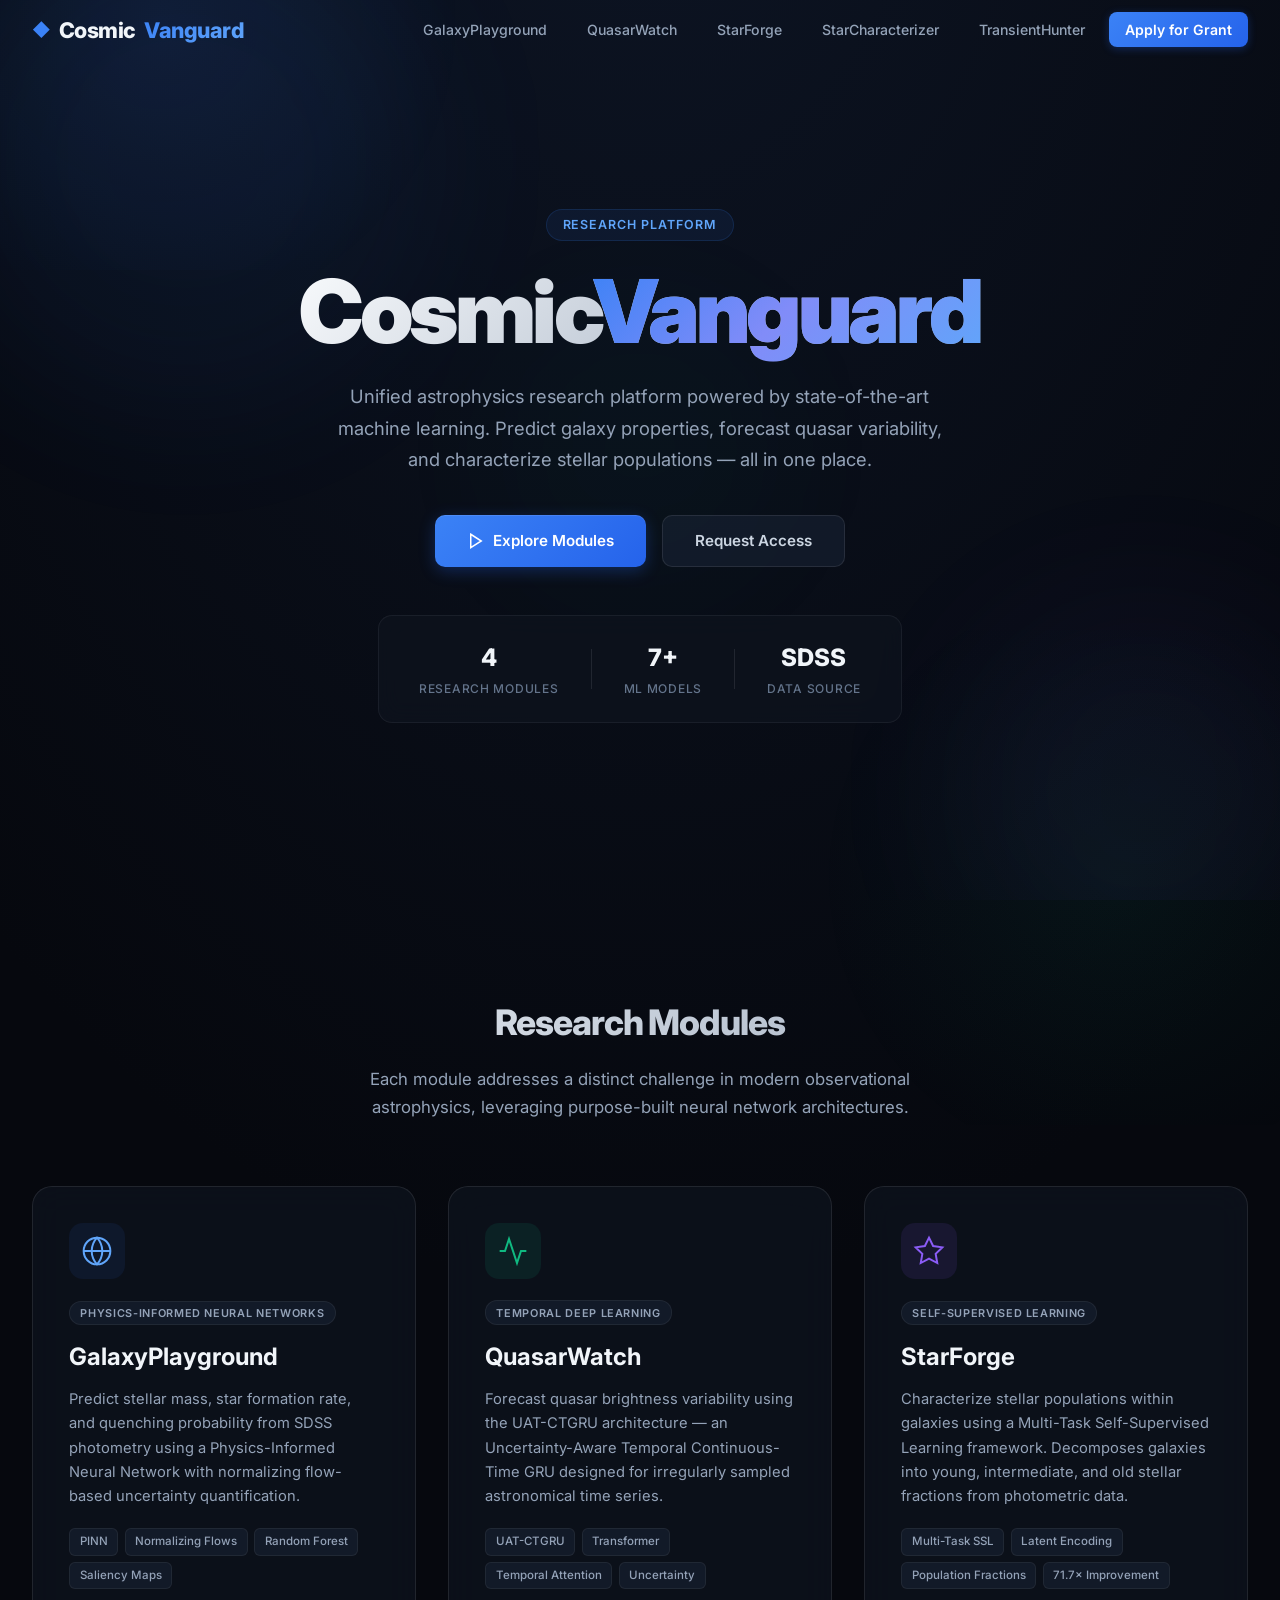
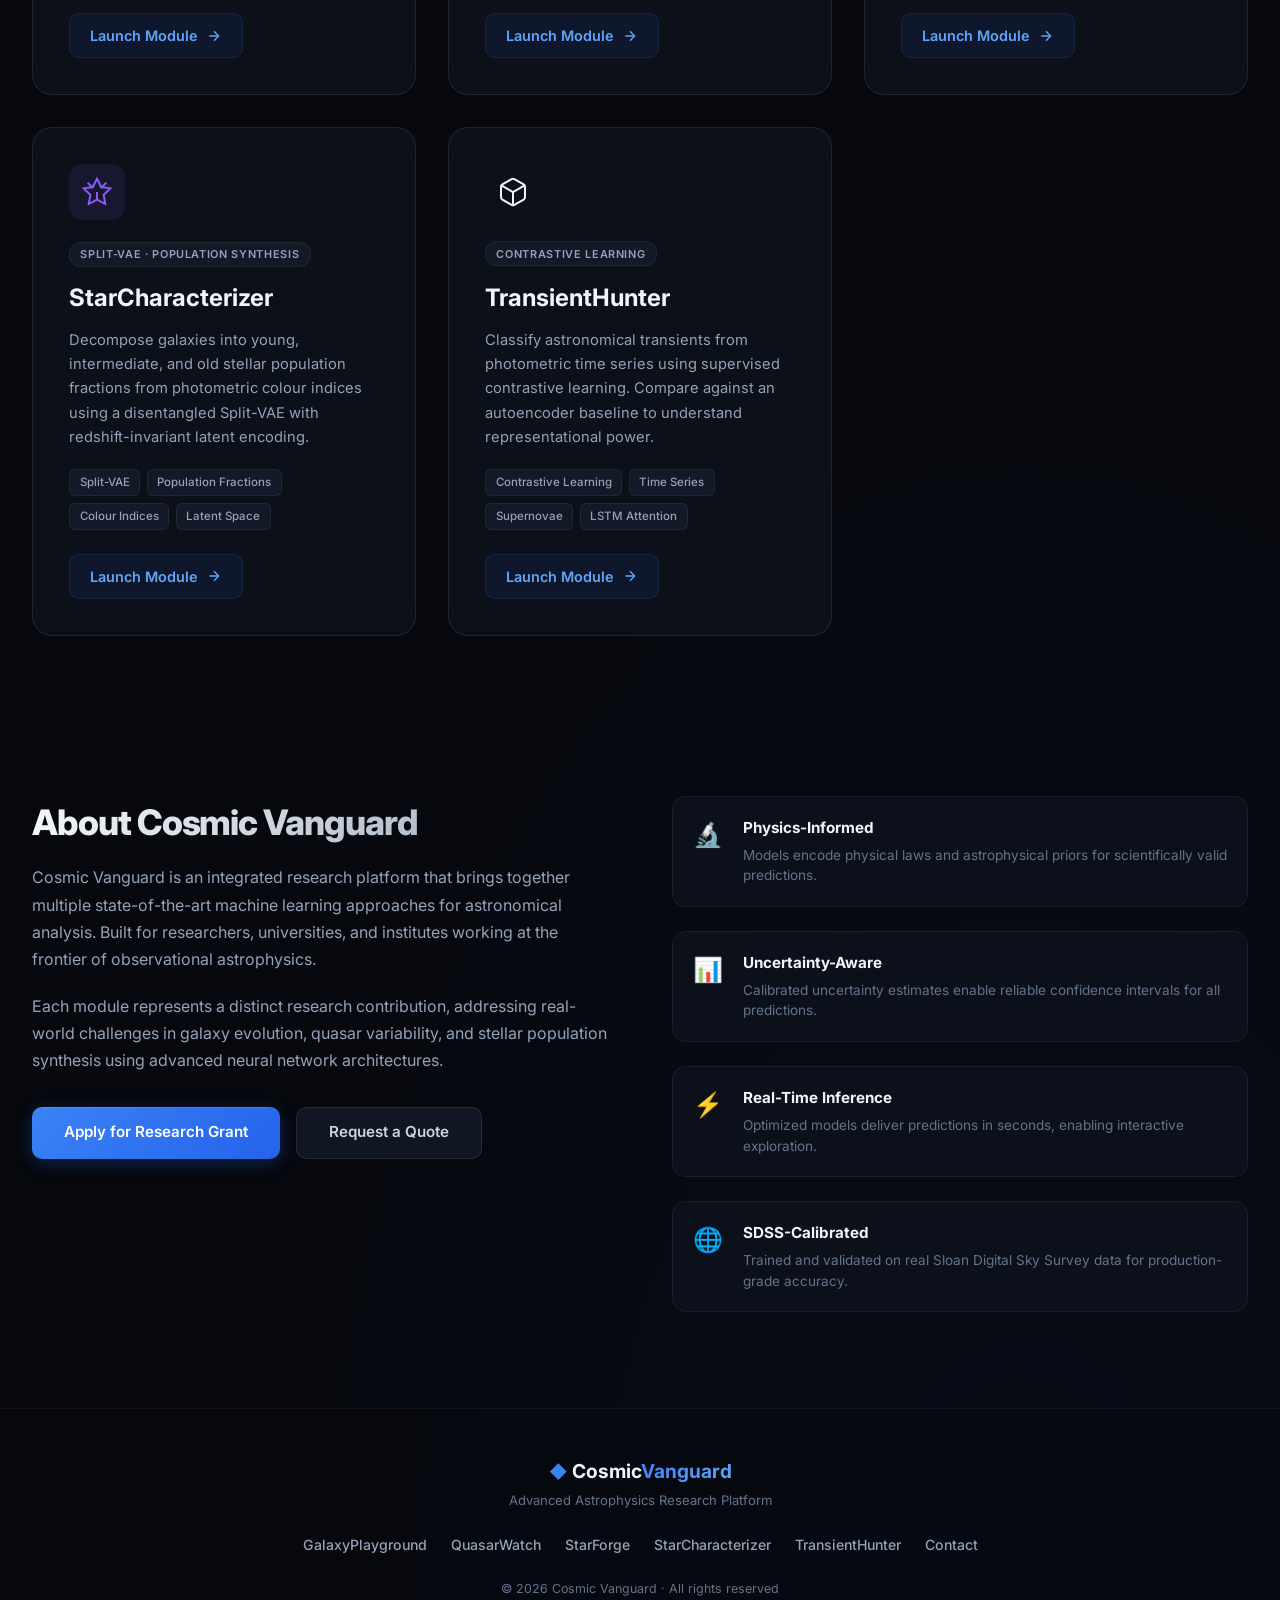
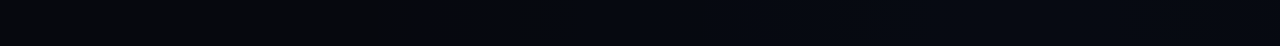
==== commit 99171dfe: "feat(starcharacterizer): add module card to index.html and nav links to all pages" ====
--- a/static/index.html
+++ b/static/index.html
@@ -27,6 +27,7 @@
                 <a href="/galaxy" class="nav-link">GalaxyPlayground</a>
                 <a href="/quasar" class="nav-link">QuasarWatch</a>
                 <a href="/starforge" class="nav-link">StarForge</a>
+                <a href="/starcharacterizer" class="nav-link">StarCharacterizer</a>
                 <a href="/transient" class="nav-link">TransientHunter</a>
                 <a href="/contact" class="nav-link nav-link-cta">Apply for Grant</a>
             </div>
@@ -186,6 +187,41 @@
                         </svg>
                     </a>
                 </div>
+
+                <!-- StarCharacterizer -->
+                <div class="module-card module-starcharacterizer">
+                    <div class="module-icon-wrap">
+                        <svg width="32" height="32" viewBox="0 0 24 24" fill="none" stroke="currentColor"
+                            stroke-width="1.5">
+                            <polygon points="12 2 15.09 8.26 22 9.27 17 14.14 18.18 21.02 12 17.77 5.82 21.02 7 14.14 2 9.27 8.91 8.26 12 2" />
+                            <line x1="12" y1="12" x2="12" y2="17.77" />
+                            <line x1="5" y1="5" x2="9" y2="9" />
+                            <line x1="19" y1="5" x2="15" y2="9" />
+                        </svg>
+                    </div>
+                    <div class="module-badge">Split-VAE · Population Synthesis</div>
+                    <h3 class="module-title">StarCharacterizer</h3>
+                    <p class="module-desc">
+                        Decompose galaxies into young, intermediate, and old stellar population fractions
+                        from photometric colour indices using a disentangled Split-VAE with redshift-invariant
+                        latent encoding.
+                    </p>
+                    <div class="module-features">
+                        <span class="feature-tag">Split-VAE</span>
+                        <span class="feature-tag">Population Fractions</span>
+                        <span class="feature-tag">Colour Indices</span>
+                        <span class="feature-tag">Latent Space</span>
+                    </div>
+                    <a href="/starcharacterizer" class="module-launch" id="launchStarCharacterizer">
+                        Launch Module
+                        <svg width="16" height="16" viewBox="0 0 24 24" fill="none" stroke="currentColor"
+                            stroke-width="2">
+                            <line x1="5" y1="12" x2="19" y2="12" />
+                            <polyline points="12 5 19 12 12 19" />
+                        </svg>
+                    </a>
+                </div>
+
                 <!-- TransientHunter -->
                 <div class="module-card module-transient">
                     <div class="module-icon-wrap">
@@ -299,6 +335,7 @@
                     <a href="/galaxy">GalaxyPlayground</a>
                     <a href="/quasar">QuasarWatch</a>
                     <a href="/starforge">StarForge</a>
+                    <a href="/starcharacterizer">StarCharacterizer</a>
                     <a href="/transient">TransientHunter</a>
                     <a href="/contact">Contact</a>
                 </div>
--- a/static/style.css
+++ b/static/style.css
@@ -2096,4 +2096,19 @@
     .contact-grid {
         grid-template-columns: 1fr;
     }
+}
+
+/* ── StarCharacterizer module card accent ── */
+.module-starcharacterizer::before {
+    background: linear-gradient(90deg, #8b5cf6, #a78bfa);
+}
+
+.module-starcharacterizer .module-icon-wrap {
+    background: var(--purple-surface);
+    color: var(--purple);
+}
+
+.module-starcharacterizer:hover {
+    border-color: rgba(139, 92, 246, 0.25);
+    box-shadow: 0 8px 32px rgba(139, 92, 246, 0.08);
 }
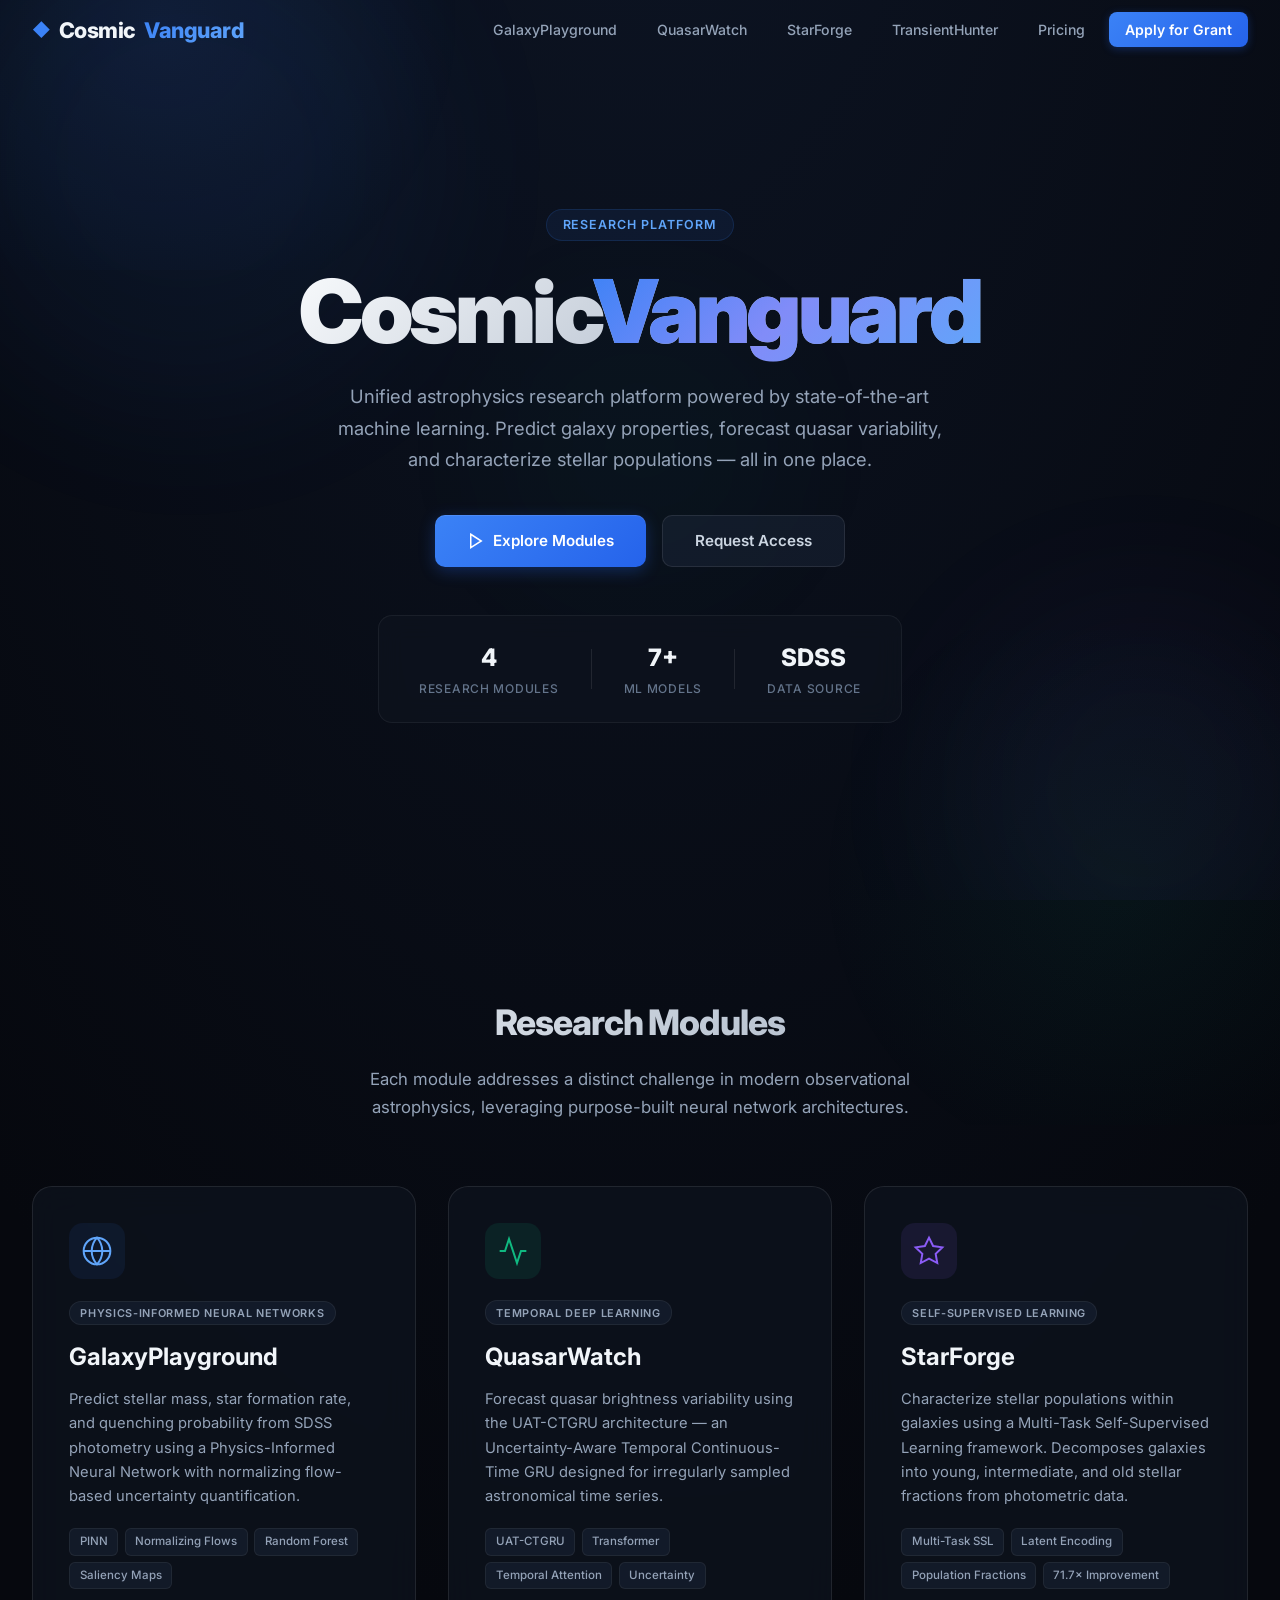
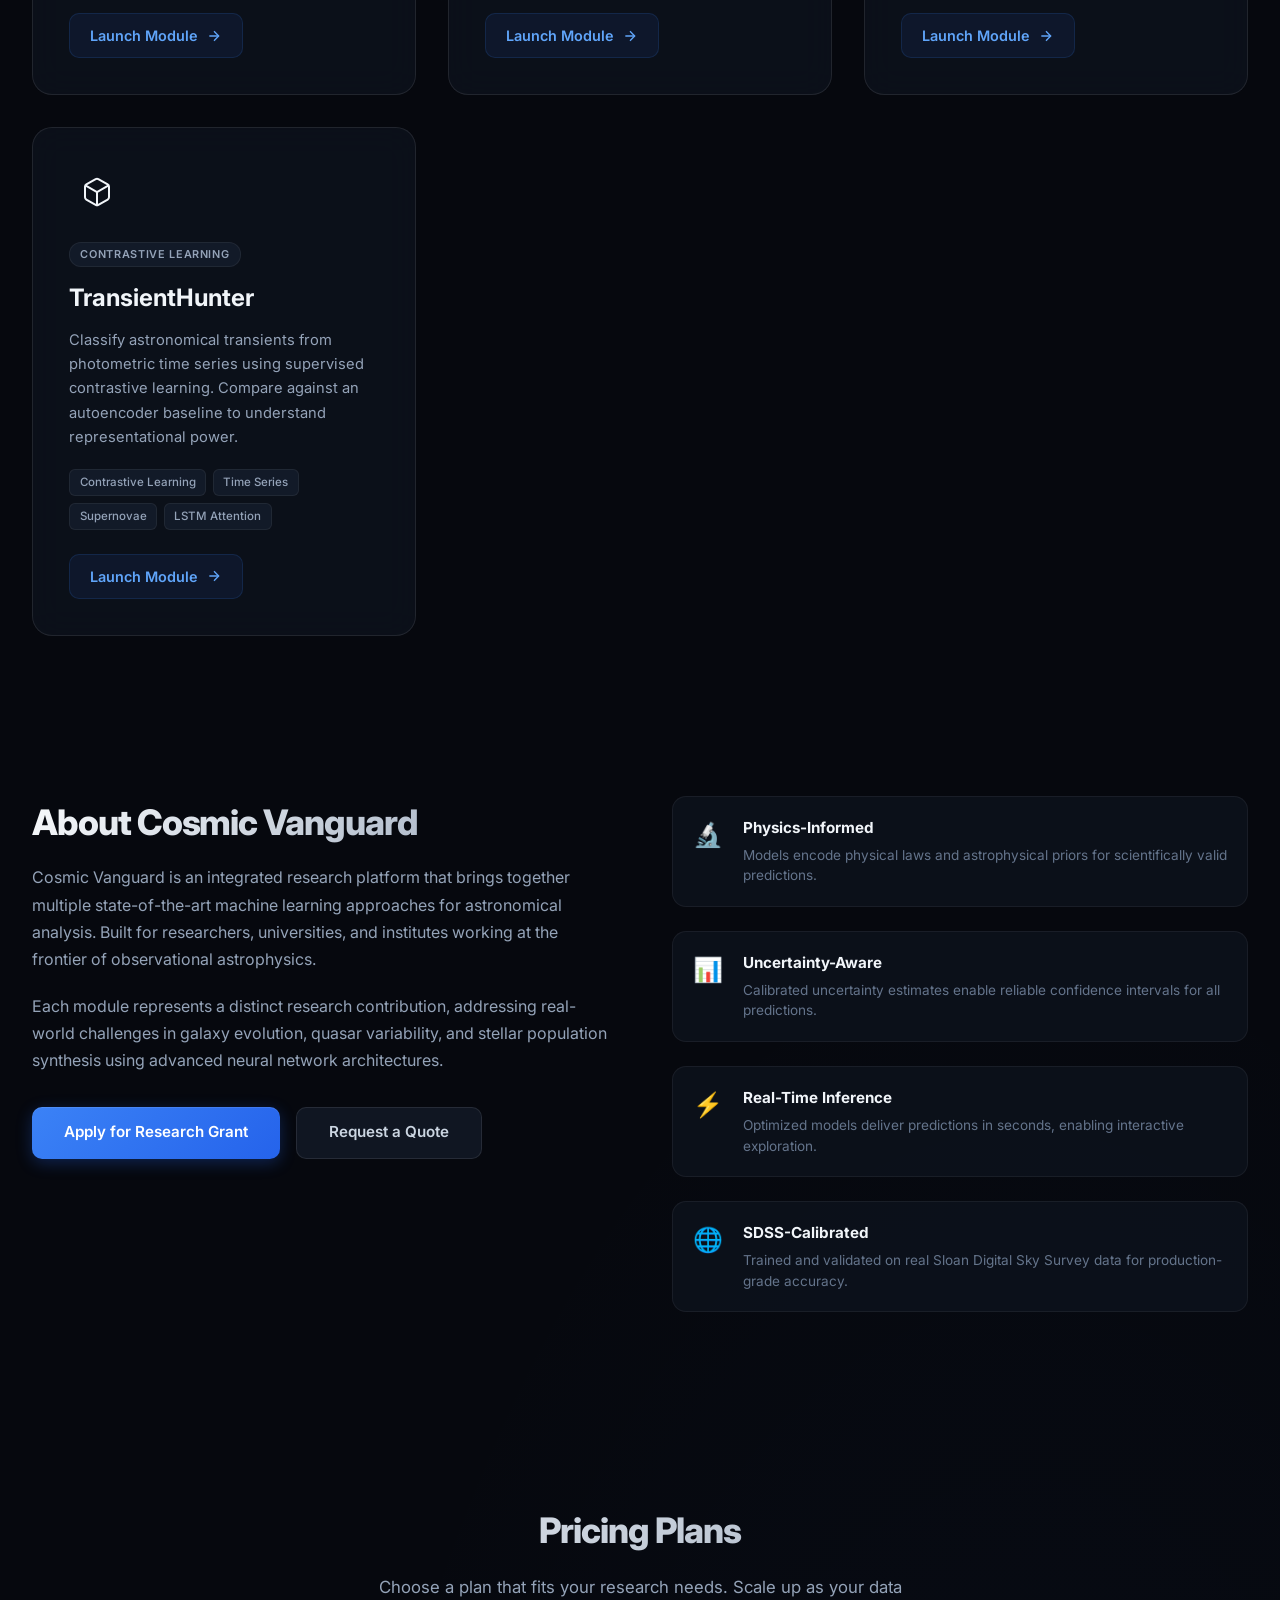
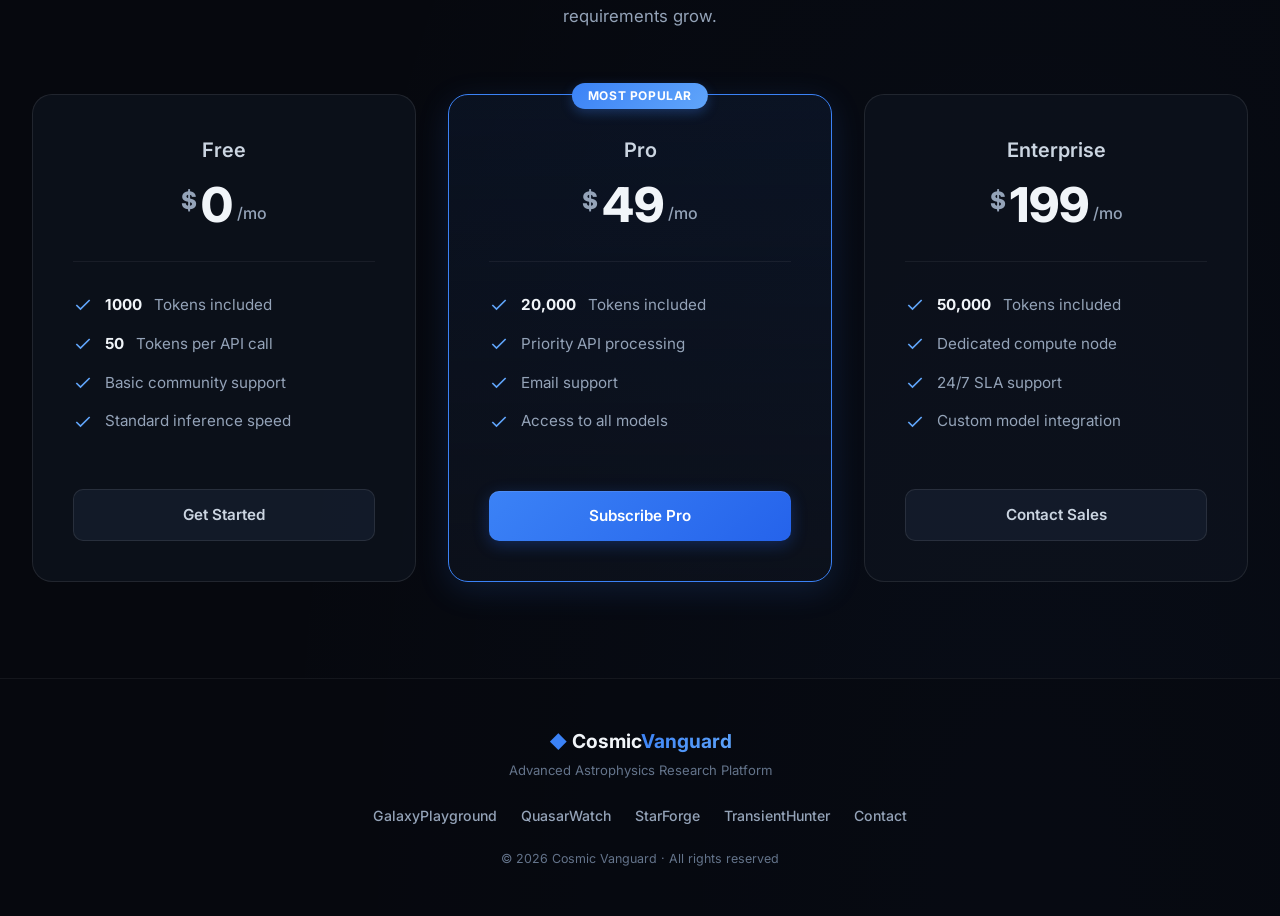
==== commit 020d7785: "pricing added" ====
--- a/static/index.html
+++ b/static/index.html
@@ -27,8 +27,8 @@
                 <a href="/galaxy" class="nav-link">GalaxyPlayground</a>
                 <a href="/quasar" class="nav-link">QuasarWatch</a>
                 <a href="/starforge" class="nav-link">StarForge</a>
-                <a href="/starcharacterizer" class="nav-link">StarCharacterizer</a>
                 <a href="/transient" class="nav-link">TransientHunter</a>
+                <a href="#pricing" class="nav-link">Pricing</a>
                 <a href="/contact" class="nav-link nav-link-cta">Apply for Grant</a>
             </div>
             <button class="nav-toggle" id="navToggle" aria-label="Menu">
@@ -187,41 +187,6 @@
                         </svg>
                     </a>
                 </div>
-
-                <!-- StarCharacterizer -->
-                <div class="module-card module-starcharacterizer">
-                    <div class="module-icon-wrap">
-                        <svg width="32" height="32" viewBox="0 0 24 24" fill="none" stroke="currentColor"
-                            stroke-width="1.5">
-                            <polygon points="12 2 15.09 8.26 22 9.27 17 14.14 18.18 21.02 12 17.77 5.82 21.02 7 14.14 2 9.27 8.91 8.26 12 2" />
-                            <line x1="12" y1="12" x2="12" y2="17.77" />
-                            <line x1="5" y1="5" x2="9" y2="9" />
-                            <line x1="19" y1="5" x2="15" y2="9" />
-                        </svg>
-                    </div>
-                    <div class="module-badge">Split-VAE · Population Synthesis</div>
-                    <h3 class="module-title">StarCharacterizer</h3>
-                    <p class="module-desc">
-                        Decompose galaxies into young, intermediate, and old stellar population fractions
-                        from photometric colour indices using a disentangled Split-VAE with redshift-invariant
-                        latent encoding.
-                    </p>
-                    <div class="module-features">
-                        <span class="feature-tag">Split-VAE</span>
-                        <span class="feature-tag">Population Fractions</span>
-                        <span class="feature-tag">Colour Indices</span>
-                        <span class="feature-tag">Latent Space</span>
-                    </div>
-                    <a href="/starcharacterizer" class="module-launch" id="launchStarCharacterizer">
-                        Launch Module
-                        <svg width="16" height="16" viewBox="0 0 24 24" fill="none" stroke="currentColor"
-                            stroke-width="2">
-                            <line x1="5" y1="12" x2="19" y2="12" />
-                            <polyline points="12 5 19 12 12 19" />
-                        </svg>
-                    </a>
-                </div>
-
                 <!-- TransientHunter -->
                 <div class="module-card module-transient">
                     <div class="module-icon-wrap">
@@ -323,6 +288,64 @@
         </div>
     </section>
 
+    <!-- Pricing Section -->
+    <section class="pricing-section" id="pricing">
+        <div class="section-container">
+            <div class="section-header">
+                <h2 class="section-title">Pricing Plans</h2>
+                <p class="section-desc">Choose a plan that fits your research needs. Scale up as your data requirements grow.</p>
+            </div>
+            
+            <div class="pricing-grid">
+                <!-- Free Plan -->
+                <div class="pricing-card">
+                    <div class="pricing-header">
+                        <h3 class="pricing-title">Free</h3>
+                        <div class="pricing-price"><span>$</span>0<span>/mo</span></div>
+                    </div>
+                    <ul class="pricing-features">
+                        <li><svg width="20" height="20" viewBox="0 0 24 24" fill="none" stroke="currentColor" stroke-width="2"><polyline points="20 6 9 17 4 12"></polyline></svg> <strong>1000</strong> Tokens included</li>
+                        <li><svg width="20" height="20" viewBox="0 0 24 24" fill="none" stroke="currentColor" stroke-width="2"><polyline points="20 6 9 17 4 12"></polyline></svg> <strong>50</strong> Tokens per API call</li>
+                        <li><svg width="20" height="20" viewBox="0 0 24 24" fill="none" stroke="currentColor" stroke-width="2"><polyline points="20 6 9 17 4 12"></polyline></svg> Basic community support</li>
+                        <li><svg width="20" height="20" viewBox="0 0 24 24" fill="none" stroke="currentColor" stroke-width="2"><polyline points="20 6 9 17 4 12"></polyline></svg> Standard inference speed</li>
+                    </ul>
+                    <a href="/contact" class="btn-hero-secondary btn-pricing">Get Started</a>
+                </div>
+
+                <!-- Pro Plan -->
+                <div class="pricing-card pricing-popular">
+                    <div class="popular-badge">Most Popular</div>
+                    <div class="pricing-header">
+                        <h3 class="pricing-title">Pro</h3>
+                        <div class="pricing-price"><span>$</span>49<span>/mo</span></div>
+                    </div>
+                    <ul class="pricing-features">
+                        <li><svg width="20" height="20" viewBox="0 0 24 24" fill="none" stroke="currentColor" stroke-width="2"><polyline points="20 6 9 17 4 12"></polyline></svg> <strong>20,000</strong> Tokens included</li>
+                        <li><svg width="20" height="20" viewBox="0 0 24 24" fill="none" stroke="currentColor" stroke-width="2"><polyline points="20 6 9 17 4 12"></polyline></svg> Priority API processing</li>
+                        <li><svg width="20" height="20" viewBox="0 0 24 24" fill="none" stroke="currentColor" stroke-width="2"><polyline points="20 6 9 17 4 12"></polyline></svg> Email support</li>
+                        <li><svg width="20" height="20" viewBox="0 0 24 24" fill="none" stroke="currentColor" stroke-width="2"><polyline points="20 6 9 17 4 12"></polyline></svg> Access to all models</li>
+                    </ul>
+                    <a href="/contact" class="btn-hero-primary btn-pricing">Subscribe Pro</a>
+                </div>
+
+                <!-- Enterprise Plan -->
+                <div class="pricing-card">
+                    <div class="pricing-header">
+                        <h3 class="pricing-title">Enterprise</h3>
+                        <div class="pricing-price"><span>$</span>199<span>/mo</span></div>
+                    </div>
+                    <ul class="pricing-features">
+                        <li><svg width="20" height="20" viewBox="0 0 24 24" fill="none" stroke="currentColor" stroke-width="2"><polyline points="20 6 9 17 4 12"></polyline></svg> <strong>50,000</strong> Tokens included</li>
+                        <li><svg width="20" height="20" viewBox="0 0 24 24" fill="none" stroke="currentColor" stroke-width="2"><polyline points="20 6 9 17 4 12"></polyline></svg> Dedicated compute node</li>
+                        <li><svg width="20" height="20" viewBox="0 0 24 24" fill="none" stroke="currentColor" stroke-width="2"><polyline points="20 6 9 17 4 12"></polyline></svg> 24/7 SLA support</li>
+                        <li><svg width="20" height="20" viewBox="0 0 24 24" fill="none" stroke="currentColor" stroke-width="2"><polyline points="20 6 9 17 4 12"></polyline></svg> Custom model integration</li>
+                    </ul>
+                    <a href="/contact" class="btn-hero-secondary btn-pricing">Contact Sales</a>
+                </div>
+            </div>
+        </div>
+    </section>
+
     <!-- Footer -->
     <footer class="cv-footer">
         <div class="section-container">
@@ -335,7 +358,6 @@
                     <a href="/galaxy">GalaxyPlayground</a>
                     <a href="/quasar">QuasarWatch</a>
                     <a href="/starforge">StarForge</a>
-                    <a href="/starcharacterizer">StarCharacterizer</a>
                     <a href="/transient">TransientHunter</a>
                     <a href="/contact">Contact</a>
                 </div>
--- a/static/style.css
+++ b/static/style.css
@@ -2098,17 +2098,131 @@
     }
 }
 
-/* ── StarCharacterizer module card accent ── */
-.module-starcharacterizer::before {
-    background: linear-gradient(90deg, #8b5cf6, #a78bfa);
-}
-
-.module-starcharacterizer .module-icon-wrap {
-    background: var(--purple-surface);
-    color: var(--purple);
-}
-
-.module-starcharacterizer:hover {
-    border-color: rgba(139, 92, 246, 0.25);
-    box-shadow: 0 8px 32px rgba(139, 92, 246, 0.08);
+/* ═══════════════════════════════════════════
+   Pricing Section
+   ═══════════════════════════════════════════ */
+.pricing-section {
+    padding: 6rem 0;
+}
+
+.pricing-grid {
+    display: grid;
+    grid-template-columns: repeat(auto-fit, minmax(300px, 1fr));
+    gap: 2rem;
+    align-items: start;
+}
+
+.pricing-card {
+    background: var(--surface-0);
+    border: 1px solid var(--border-default);
+    border-radius: var(--radius-xl);
+    padding: 2.5rem;
+    position: relative;
+    transition: all 0.3s var(--ease-out);
+    display: flex;
+    flex-direction: column;
+    height: 100%;
+}
+
+.pricing-card:hover {
+    transform: translateY(-5px);
+    border-color: var(--border-hover);
+    background: var(--surface-1);
+}
+
+.pricing-card.pricing-popular {
+    border-color: var(--accent);
+    background: linear-gradient(180deg, rgba(59, 130, 246, 0.08) 0%, rgba(14, 19, 30, 0.75) 100%);
+    box-shadow: 0 8px 32px rgba(59, 130, 246, 0.15);
+}
+
+.popular-badge {
+    position: absolute;
+    top: -12px;
+    left: 50%;
+    transform: translateX(-50%);
+    background: linear-gradient(135deg, var(--accent) 0%, var(--accent-bright) 100%);
+    color: white;
+    font-size: 0.75rem;
+    font-weight: 700;
+    padding: 0.25rem 1rem;
+    border-radius: 20px;
+    text-transform: uppercase;
+    letter-spacing: 0.05em;
+    box-shadow: 0 4px 12px rgba(59, 130, 246, 0.3);
+}
+
+.pricing-header {
+    text-align: center;
+    margin-bottom: 2rem;
+    padding-bottom: 2rem;
+    border-bottom: 1px solid var(--border-subtle);
+}
+
+.pricing-title {
+    font-size: 1.25rem;
+    font-weight: 600;
+    color: var(--text-1);
+    margin-bottom: 1rem;
+}
+
+.pricing-price {
+    font-size: 3rem;
+    font-weight: 800;
+    color: var(--text-0);
+    display: flex;
+    justify-content: center;
+    align-items: flex-start;
+    line-height: 1;
+}
+
+.pricing-price span:first-child {
+    font-size: 1.5rem;
+    margin-top: 0.5rem;
+    margin-right: 0.25rem;
+    color: var(--text-2);
+}
+
+.pricing-price span:last-child {
+    font-size: 1rem;
+    font-weight: 500;
+    color: var(--text-2);
+    align-self: flex-end;
+    margin-bottom: 0.5rem;
+    margin-left: 0.25rem;
+}
+
+.pricing-features {
+    list-style: none;
+    margin-bottom: 2.5rem;
+    flex-grow: 1;
+}
+
+.pricing-features li {
+    display: flex;
+    align-items: center;
+    gap: 0.75rem;
+    margin-bottom: 1rem;
+    font-size: 0.95rem;
+    color: var(--text-2);
+}
+
+.pricing-features li strong {
+    color: var(--text-0);
+}
+
+.pricing-features li svg {
+    color: var(--accent-bright);
+    flex-shrink: 0;
+}
+
+.btn-pricing {
+    width: 100%;
+    justify-content: center;
+}
+
+@media (max-width: 768px) {
+    .pricing-grid {
+        grid-template-columns: 1fr;
+    }
 }
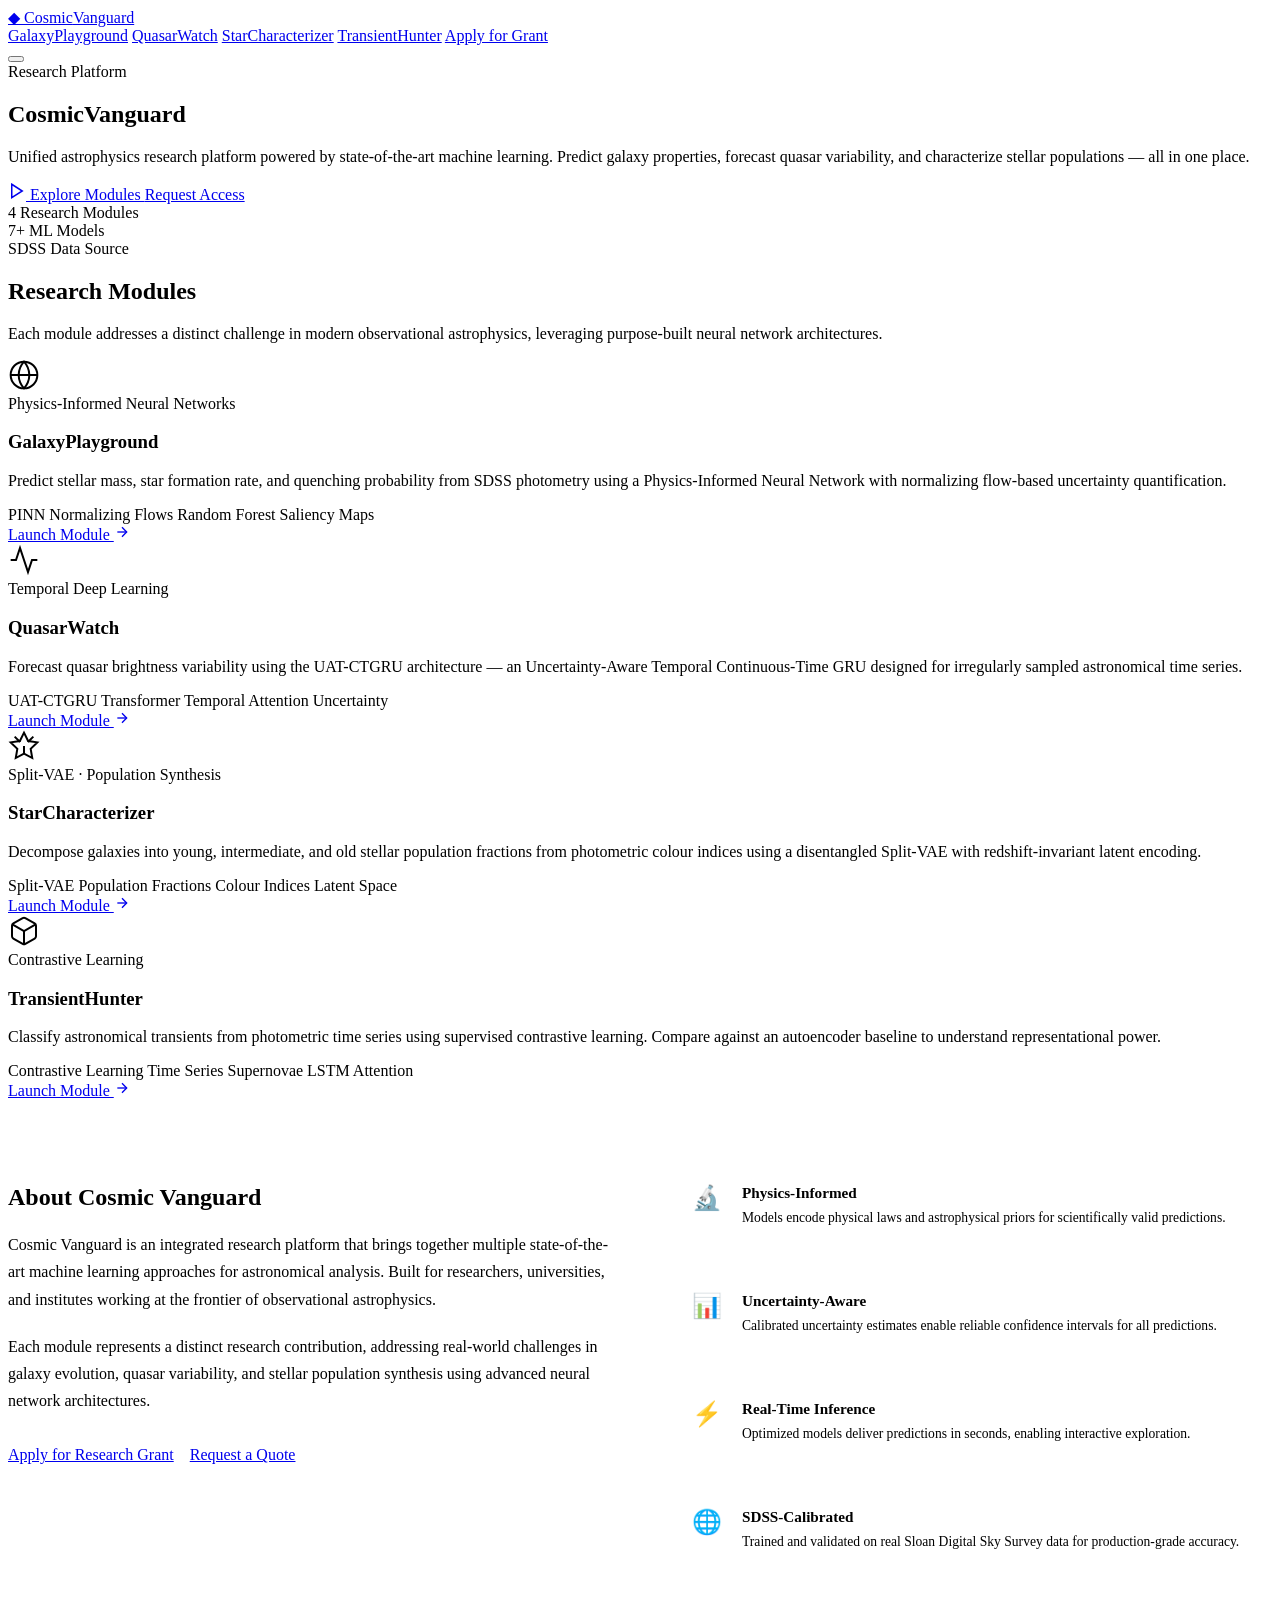
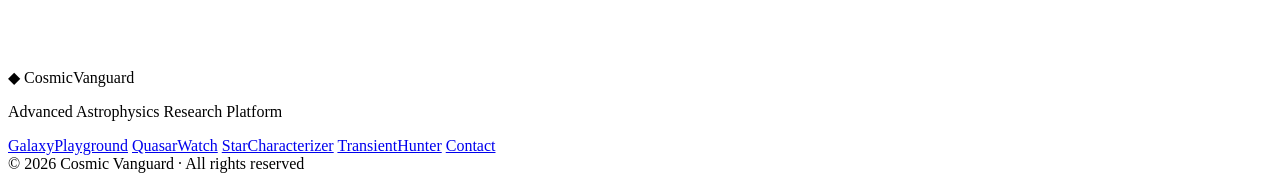
==== commit 174ea5e7: "commit changes" ====
--- a/static/index.html
+++ b/static/index.html
@@ -26,9 +26,8 @@
             <div class="nav-links">
                 <a href="/galaxy" class="nav-link">GalaxyPlayground</a>
                 <a href="/quasar" class="nav-link">QuasarWatch</a>
-                <a href="/starforge" class="nav-link">StarForge</a>
+<a href="/starcharacterizer" class="nav-link">StarCharacterizer</a>
                 <a href="/transient" class="nav-link">TransientHunter</a>
-                <a href="#pricing" class="nav-link">Pricing</a>
                 <a href="/contact" class="nav-link nav-link-cta">Apply for Grant</a>
             </div>
             <button class="nav-toggle" id="navToggle" aria-label="Menu">
@@ -156,29 +155,31 @@
                     </a>
                 </div>
 
-                <!-- StarForge -->
-                <div class="module-card module-starforge">
+                <!-- StarCharacterizer -->
+                <div class="module-card module-starcharacterizer">
                     <div class="module-icon-wrap">
                         <svg width="32" height="32" viewBox="0 0 24 24" fill="none" stroke="currentColor"
                             stroke-width="1.5">
-                            <polygon
-                                points="12 2 15.09 8.26 22 9.27 17 14.14 18.18 21.02 12 17.77 5.82 21.02 7 14.14 2 9.27 8.91 8.26 12 2" />
-                        </svg>
-                    </div>
-                    <div class="module-badge">Self-Supervised Learning</div>
-                    <h3 class="module-title">StarForge</h3>
+                            <polygon points="12 2 15.09 8.26 22 9.27 17 14.14 18.18 21.02 12 17.77 5.82 21.02 7 14.14 2 9.27 8.91 8.26 12 2" />
+                            <line x1="12" y1="12" x2="12" y2="17.77" />
+                            <line x1="5" y1="5" x2="9" y2="9" />
+                            <line x1="19" y1="5" x2="15" y2="9" />
+                        </svg>
+                    </div>
+                    <div class="module-badge">Split-VAE · Population Synthesis</div>
+                    <h3 class="module-title">StarCharacterizer</h3>
                     <p class="module-desc">
-                        Characterize stellar populations within galaxies using a Multi-Task Self-Supervised Learning
-                        framework. Decomposes galaxies into young, intermediate, and old stellar fractions
-                        from photometric data.
+                        Decompose galaxies into young, intermediate, and old stellar population fractions
+                        from photometric colour indices using a disentangled Split-VAE with redshift-invariant
+                        latent encoding.
                     </p>
                     <div class="module-features">
-                        <span class="feature-tag">Multi-Task SSL</span>
-                        <span class="feature-tag">Latent Encoding</span>
+                        <span class="feature-tag">Split-VAE</span>
                         <span class="feature-tag">Population Fractions</span>
-                        <span class="feature-tag">71.7× Improvement</span>
-                    </div>
-                    <a href="/starforge" class="module-launch" id="launchStarForge">
+                        <span class="feature-tag">Colour Indices</span>
+                        <span class="feature-tag">Latent Space</span>
+                    </div>
+                    <a href="/starcharacterizer" class="module-launch" id="launchStarCharacterizer">
                         Launch Module
                         <svg width="16" height="16" viewBox="0 0 24 24" fill="none" stroke="currentColor"
                             stroke-width="2">
@@ -187,6 +188,7 @@
                         </svg>
                     </a>
                 </div>
+
                 <!-- TransientHunter -->
                 <div class="module-card module-transient">
                     <div class="module-icon-wrap">
@@ -288,64 +290,6 @@
         </div>
     </section>
 
-    <!-- Pricing Section -->
-    <section class="pricing-section" id="pricing">
-        <div class="section-container">
-            <div class="section-header">
-                <h2 class="section-title">Pricing Plans</h2>
-                <p class="section-desc">Choose a plan that fits your research needs. Scale up as your data requirements grow.</p>
-            </div>
-            
-            <div class="pricing-grid">
-                <!-- Free Plan -->
-                <div class="pricing-card">
-                    <div class="pricing-header">
-                        <h3 class="pricing-title">Free</h3>
-                        <div class="pricing-price"><span>$</span>0<span>/mo</span></div>
-                    </div>
-                    <ul class="pricing-features">
-                        <li><svg width="20" height="20" viewBox="0 0 24 24" fill="none" stroke="currentColor" stroke-width="2"><polyline points="20 6 9 17 4 12"></polyline></svg> <strong>1000</strong> Tokens included</li>
-                        <li><svg width="20" height="20" viewBox="0 0 24 24" fill="none" stroke="currentColor" stroke-width="2"><polyline points="20 6 9 17 4 12"></polyline></svg> <strong>50</strong> Tokens per API call</li>
-                        <li><svg width="20" height="20" viewBox="0 0 24 24" fill="none" stroke="currentColor" stroke-width="2"><polyline points="20 6 9 17 4 12"></polyline></svg> Basic community support</li>
-                        <li><svg width="20" height="20" viewBox="0 0 24 24" fill="none" stroke="currentColor" stroke-width="2"><polyline points="20 6 9 17 4 12"></polyline></svg> Standard inference speed</li>
-                    </ul>
-                    <a href="/contact" class="btn-hero-secondary btn-pricing">Get Started</a>
-                </div>
-
-                <!-- Pro Plan -->
-                <div class="pricing-card pricing-popular">
-                    <div class="popular-badge">Most Popular</div>
-                    <div class="pricing-header">
-                        <h3 class="pricing-title">Pro</h3>
-                        <div class="pricing-price"><span>$</span>49<span>/mo</span></div>
-                    </div>
-                    <ul class="pricing-features">
-                        <li><svg width="20" height="20" viewBox="0 0 24 24" fill="none" stroke="currentColor" stroke-width="2"><polyline points="20 6 9 17 4 12"></polyline></svg> <strong>20,000</strong> Tokens included</li>
-                        <li><svg width="20" height="20" viewBox="0 0 24 24" fill="none" stroke="currentColor" stroke-width="2"><polyline points="20 6 9 17 4 12"></polyline></svg> Priority API processing</li>
-                        <li><svg width="20" height="20" viewBox="0 0 24 24" fill="none" stroke="currentColor" stroke-width="2"><polyline points="20 6 9 17 4 12"></polyline></svg> Email support</li>
-                        <li><svg width="20" height="20" viewBox="0 0 24 24" fill="none" stroke="currentColor" stroke-width="2"><polyline points="20 6 9 17 4 12"></polyline></svg> Access to all models</li>
-                    </ul>
-                    <a href="/contact" class="btn-hero-primary btn-pricing">Subscribe Pro</a>
-                </div>
-
-                <!-- Enterprise Plan -->
-                <div class="pricing-card">
-                    <div class="pricing-header">
-                        <h3 class="pricing-title">Enterprise</h3>
-                        <div class="pricing-price"><span>$</span>199<span>/mo</span></div>
-                    </div>
-                    <ul class="pricing-features">
-                        <li><svg width="20" height="20" viewBox="0 0 24 24" fill="none" stroke="currentColor" stroke-width="2"><polyline points="20 6 9 17 4 12"></polyline></svg> <strong>50,000</strong> Tokens included</li>
-                        <li><svg width="20" height="20" viewBox="0 0 24 24" fill="none" stroke="currentColor" stroke-width="2"><polyline points="20 6 9 17 4 12"></polyline></svg> Dedicated compute node</li>
-                        <li><svg width="20" height="20" viewBox="0 0 24 24" fill="none" stroke="currentColor" stroke-width="2"><polyline points="20 6 9 17 4 12"></polyline></svg> 24/7 SLA support</li>
-                        <li><svg width="20" height="20" viewBox="0 0 24 24" fill="none" stroke="currentColor" stroke-width="2"><polyline points="20 6 9 17 4 12"></polyline></svg> Custom model integration</li>
-                    </ul>
-                    <a href="/contact" class="btn-hero-secondary btn-pricing">Contact Sales</a>
-                </div>
-            </div>
-        </div>
-    </section>
-
     <!-- Footer -->
     <footer class="cv-footer">
         <div class="section-container">
@@ -357,7 +301,7 @@
                 <div class="footer-links">
                     <a href="/galaxy">GalaxyPlayground</a>
                     <a href="/quasar">QuasarWatch</a>
-                    <a href="/starforge">StarForge</a>
+<a href="/starcharacterizer">StarCharacterizer</a>
                     <a href="/transient">TransientHunter</a>
                     <a href="/contact">Contact</a>
                 </div>
--- a/static/style.css
+++ b/static/style.css
@@ -1,620 +1,3 @@
-/* ═══════════════════════════════════════════
-   Cosmic Vanguard — Unified Design System
-   ═══════════════════════════════════════════ */
-
-:root {
-    --bg-body: #06080e;
-    --bg-grad-start: #0d1525;
-    --bg-grad-end: #040609;
-    --surface-0: rgba(14, 19, 30, 0.75);
-    --surface-1: rgba(22, 30, 46, 0.65);
-    --surface-2: rgba(30, 40, 60, 0.45);
-    --border-subtle: rgba(255, 255, 255, 0.06);
-    --border-default: rgba(255, 255, 255, 0.09);
-    --border-hover: rgba(255, 255, 255, 0.15);
-    --accent: #3b82f6;
-    --accent-bright: #60a5fa;
-    --accent-glow: rgba(59, 130, 246, 0.35);
-    --accent-surface: rgba(59, 130, 246, 0.08);
-    --emerald: #10b981;
-    --emerald-surface: rgba(16, 185, 129, 0.10);
-    --red: #ef4444;
-    --red-surface: rgba(239, 68, 68, 0.10);
-    --amber: #f59e0b;
-    --amber-surface: rgba(245, 158, 11, 0.10);
-    --purple: #8b5cf6;
-    --purple-surface: rgba(139, 92, 246, 0.10);
-    --cyan: #22d3ee;
-    --text-0: #f1f5f9;
-    --text-1: #cbd5e1;
-    --text-2: #94a3b8;
-    --text-3: #64748b;
-    --mono: 'JetBrains Mono', 'Fira Code', monospace;
-    --sans: 'Inter', -apple-system, BlinkMacSystemFont, "Segoe UI", Roboto, sans-serif;
-    --radius-xl: 20px;
-    --radius-lg: 14px;
-    --radius-md: 10px;
-    --radius-sm: 6px;
-    --ease-out: cubic-bezier(0.16, 1, 0.3, 1);
-    --ease-spring: cubic-bezier(0.34, 1.56, 0.64, 1);
-}
-
-*,
-*::before,
-*::after {
-    box-sizing: border-box;
-    margin: 0;
-    padding: 0;
-}
-
-body {
-    background: var(--bg-body);
-    background-image:
-        radial-gradient(ellipse 80% 50% at 50% -10%, var(--bg-grad-start), transparent),
-        radial-gradient(ellipse 60% 40% at 80% 100%, rgba(59, 130, 246, 0.04), transparent);
-    color: var(--text-0);
-    font-family: var(--sans);
-    min-height: 100vh;
-    line-height: 1.5;
-    -webkit-font-smoothing: antialiased;
-}
-
-body::before {
-    content: '';
-    position: fixed;
-    top: -25%;
-    left: -15%;
-    width: 55%;
-    height: 55%;
-    background: radial-gradient(circle, rgba(59, 130, 246, 0.10), transparent 70%);
-    z-index: -1;
-    pointer-events: none;
-}
-
-body::after {
-    content: '';
-    position: fixed;
-    bottom: -25%;
-    right: -15%;
-    width: 55%;
-    height: 55%;
-    background: radial-gradient(circle, rgba(16, 185, 129, 0.06), transparent 70%);
-    z-index: -1;
-    pointer-events: none;
-}
-
-/* ═══ Navigation ═══ */
-.cv-nav {
-    position: fixed;
-    top: 0;
-    left: 0;
-    right: 0;
-    z-index: 100;
-    padding: 0.75rem 0;
-    transition: all 0.3s ease;
-    background: transparent;
-}
-
-.cv-nav.scrolled {
-    background: rgba(6, 8, 14, 0.85);
-    backdrop-filter: blur(16px);
-    border-bottom: 1px solid var(--border-subtle);
-}
-
-.nav-inner {
-    max-width: 1320px;
-    margin: 0 auto;
-    display: flex;
-    align-items: center;
-    justify-content: space-between;
-    padding: 0 2rem;
-}
-
-.nav-brand {
-    font-size: 1.35rem;
-    font-weight: 800;
-    text-decoration: none;
-    color: var(--text-0);
-    display: flex;
-    align-items: center;
-    gap: 0.5rem;
-    letter-spacing: -0.02em;
-}
-
-.brand-icon {
-    color: var(--accent);
-    font-size: 1.1rem;
-}
-
-.brand-accent {
-    background: linear-gradient(135deg, var(--accent) 0%, var(--accent-bright) 100%);
-    background-clip: text;
-    -webkit-background-clip: text;
-    -webkit-text-fill-color: transparent;
-}
-
-.nav-links {
-    display: flex;
-    align-items: center;
-    gap: 0.5rem;
-}
-
-.nav-link {
-    padding: 0.45rem 1rem;
-    color: var(--text-2);
-    text-decoration: none;
-    font-size: 0.88rem;
-    font-weight: 500;
-    border-radius: 8px;
-    transition: all 0.2s ease;
-}
-
-.nav-link:hover {
-    color: var(--text-0);
-    background: var(--surface-2);
-}
-
-.nav-link.active {
-    color: var(--accent-bright);
-    background: var(--accent-surface);
-}
-
-.nav-link-cta {
-    background: linear-gradient(135deg, #3b82f6, #2563eb) !important;
-    color: white !important;
-    font-weight: 600;
-    box-shadow: 0 2px 8px rgba(37, 99, 235, 0.3);
-}
-
-.nav-link-cta:hover {
-    transform: translateY(-1px);
-    box-shadow: 0 4px 12px rgba(37, 99, 235, 0.4);
-}
-
-.nav-toggle {
-    display: none;
-    background: none;
-    border: none;
-    cursor: pointer;
-    padding: 4px;
-}
-
-.nav-toggle span {
-    display: block;
-    width: 22px;
-    height: 2px;
-    background: var(--text-1);
-    margin: 5px 0;
-    transition: all 0.3s ease;
-    border-radius: 1px;
-}
-
-@media (max-width: 768px) {
-    .nav-toggle {
-        display: block;
-    }
-
-    .nav-links {
-        position: absolute;
-        top: 100%;
-        left: 0;
-        right: 0;
-        background: rgba(6, 8, 14, 0.95);
-        backdrop-filter: blur(20px);
-        flex-direction: column;
-        padding: 1rem;
-        gap: 0.25rem;
-        border-bottom: 1px solid var(--border-subtle);
-        display: none;
-    }
-
-    .nav-links.open {
-        display: flex;
-    }
-
-    .nav-link {
-        width: 100%;
-        text-align: center;
-        padding: 0.75rem;
-    }
-
-    .nav-toggle.open span:nth-child(1) {
-        transform: rotate(45deg) translate(5px, 5px);
-    }
-
-    .nav-toggle.open span:nth-child(2) {
-        opacity: 0;
-    }
-
-    .nav-toggle.open span:nth-child(3) {
-        transform: rotate(-45deg) translate(5px, -5px);
-    }
-}
-
-/* ═══ Hero Section ═══ */
-.hero {
-    min-height: 100vh;
-    display: flex;
-    align-items: center;
-    justify-content: center;
-    position: relative;
-    overflow: hidden;
-    padding: 6rem 2rem 4rem;
-}
-
-.hero-bg {
-    position: absolute;
-    inset: 0;
-    pointer-events: none;
-}
-
-.hero-orb {
-    position: absolute;
-    border-radius: 50%;
-    filter: blur(80px);
-    opacity: 0.4;
-    animation: orbFloat 20s ease-in-out infinite;
-}
-
-.orb-1 {
-    width: 500px;
-    height: 500px;
-    background: rgba(59, 130, 246, 0.15);
-    top: -10%;
-    left: -5%;
-}
-
-.orb-2 {
-    width: 400px;
-    height: 400px;
-    background: rgba(139, 92, 246, 0.12);
-    bottom: -10%;
-    right: -5%;
-    animation-delay: -7s;
-}
-
-.orb-3 {
-    width: 300px;
-    height: 300px;
-    background: rgba(16, 185, 129, 0.08);
-    top: 50%;
-    left: 50%;
-    transform: translate(-50%, -50%);
-    animation-delay: -14s;
-}
-
-@keyframes orbFloat {
-
-    0%,
-    100% {
-        transform: translate(0, 0);
-    }
-
-    33% {
-        transform: translate(30px, -20px);
-    }
-
-    66% {
-        transform: translate(-20px, 30px);
-    }
-}
-
-.hero-content {
-    text-align: center;
-    max-width: 800px;
-    position: relative;
-    z-index: 1;
-    animation: fadeUp 0.8s var(--ease-out);
-}
-
-.hero-badge {
-    display: inline-block;
-    padding: 0.35rem 1rem;
-    border-radius: 20px;
-    background: var(--accent-surface);
-    border: 1px solid rgba(59, 130, 246, 0.15);
-    color: var(--accent-bright);
-    font-size: 0.78rem;
-    font-weight: 600;
-    text-transform: uppercase;
-    letter-spacing: 0.08em;
-    margin-bottom: 1.5rem;
-}
-
-.hero-title {
-    font-size: clamp(3rem, 7vw, 5.5rem);
-    font-weight: 900;
-    letter-spacing: -0.04em;
-    line-height: 1.05;
-    margin-bottom: 1.5rem;
-    background: linear-gradient(135deg, #f8fafc 0%, #94a3b8 100%);
-    background-clip: text;
-    -webkit-background-clip: text;
-    -webkit-text-fill-color: transparent;
-}
-
-.hero-accent {
-    background: linear-gradient(135deg, var(--accent) 0%, #818cf8 50%, var(--accent-bright) 100%);
-    background-clip: text;
-    -webkit-background-clip: text;
-    -webkit-text-fill-color: transparent;
-}
-
-.hero-subtitle {
-    font-size: 1.15rem;
-    line-height: 1.7;
-    color: var(--text-2);
-    max-width: 620px;
-    margin: 0 auto 2.5rem;
-}
-
-.hero-actions {
-    display: flex;
-    gap: 1rem;
-    justify-content: center;
-    flex-wrap: wrap;
-    margin-bottom: 3rem;
-}
-
-.btn-hero-primary {
-    display: inline-flex;
-    align-items: center;
-    gap: 0.5rem;
-    padding: 0.85rem 2rem;
-    background: linear-gradient(135deg, #3b82f6 0%, #2563eb 100%);
-    color: white;
-    text-decoration: none;
-    border-radius: var(--radius-md);
-    font-weight: 600;
-    font-size: 0.95rem;
-    box-shadow: 0 4px 16px rgba(37, 99, 235, 0.3), inset 0 1px 0 rgba(255, 255, 255, 0.1);
-    transition: all 0.25s var(--ease-out);
-    border: none;
-    cursor: pointer;
-}
-
-.btn-hero-primary:hover {
-    transform: translateY(-2px);
-    box-shadow: 0 8px 24px rgba(37, 99, 235, 0.4), inset 0 1px 0 rgba(255, 255, 255, 0.1);
-}
-
-.btn-hero-secondary {
-    display: inline-flex;
-    align-items: center;
-    padding: 0.85rem 2rem;
-    background: var(--surface-2);
-    border: 1px solid var(--border-default);
-    color: var(--text-1);
-    text-decoration: none;
-    border-radius: var(--radius-md);
-    font-weight: 600;
-    font-size: 0.95rem;
-    transition: all 0.25s var(--ease-out);
-}
-
-.btn-hero-secondary:hover {
-    background: var(--surface-1);
-    border-color: var(--border-hover);
-    color: var(--text-0);
-    transform: translateY(-1px);
-}
-
-.hero-stats {
-    display: flex;
-    justify-content: center;
-    align-items: center;
-    gap: 2rem;
-    padding: 1.5rem 2.5rem;
-    background: var(--surface-0);
-    border: 1px solid var(--border-subtle);
-    border-radius: var(--radius-lg);
-    backdrop-filter: blur(12px);
-    display: inline-flex;
-}
-
-.hero-stat {
-    text-align: center;
-}
-
-.stat-value {
-    display: block;
-    font-size: 1.5rem;
-    font-weight: 800;
-    color: var(--text-0);
-}
-
-.stat-label {
-    display: block;
-    font-size: 0.75rem;
-    color: var(--text-3);
-    font-weight: 500;
-    text-transform: uppercase;
-    letter-spacing: 0.06em;
-    margin-top: 0.25rem;
-}
-
-.stat-divider {
-    width: 1px;
-    height: 40px;
-    background: var(--border-default);
-}
-
-/* ═══ Sections ═══ */
-.section-container {
-    max-width: 1320px;
-    margin: 0 auto;
-    padding: 0 2rem;
-}
-
-.modules-section {
-    padding: 6rem 0;
-}
-
-.section-header {
-    text-align: center;
-    margin-bottom: 4rem;
-}
-
-.section-title {
-    font-size: 2.2rem;
-    font-weight: 800;
-    letter-spacing: -0.03em;
-    margin-bottom: 1rem;
-    background: linear-gradient(135deg, #f8fafc 0%, #94a3b8 100%);
-    background-clip: text;
-    -webkit-background-clip: text;
-    -webkit-text-fill-color: transparent;
-}
-
-.section-desc {
-    color: var(--text-2);
-    font-size: 1.05rem;
-    max-width: 600px;
-    margin: 0 auto;
-    line-height: 1.7;
-}
-
-/* ═══ Module Cards ═══ */
-.modules-grid {
-    display: grid;
-    grid-template-columns: repeat(auto-fit, minmax(340px, 1fr));
-    gap: 2rem;
-}
-
-.module-card {
-    background: var(--surface-0);
-    backdrop-filter: blur(16px);
-    border: 1px solid var(--border-default);
-    border-radius: var(--radius-xl);
-    padding: 2.25rem;
-    position: relative;
-    overflow: hidden;
-    transition: all 0.35s var(--ease-out);
-}
-
-.module-card::before {
-    content: '';
-    position: absolute;
-    top: 0;
-    left: 0;
-    right: 0;
-    height: 3px;
-    opacity: 0;
-    transition: opacity 0.3s ease;
-}
-
-.module-galaxy::before {
-    background: linear-gradient(90deg, #3b82f6, #60a5fa);
-}
-
-.module-quasar::before {
-    background: linear-gradient(90deg, #10b981, #34d399);
-}
-
-.module-starforge::before {
-    background: linear-gradient(90deg, #8b5cf6, #a78bfa);
-}
-
-.module-card:hover {
-    transform: translateY(-4px);
-    border-color: var(--border-hover);
-}
-
-.module-card:hover::before {
-    opacity: 1;
-}
-
-.module-icon-wrap {
-    width: 56px;
-    height: 56px;
-    display: flex;
-    align-items: center;
-    justify-content: center;
-    border-radius: 14px;
-    margin-bottom: 1.25rem;
-}
-
-.module-galaxy .module-icon-wrap {
-    background: var(--accent-surface);
-    color: var(--accent-bright);
-}
-
-.module-quasar .module-icon-wrap {
-    background: var(--emerald-surface);
-    color: var(--emerald);
-}
-
-.module-starforge .module-icon-wrap {
-    background: var(--purple-surface);
-    color: var(--purple);
-}
-
-.module-badge {
-    display: inline-block;
-    padding: 0.2rem 0.65rem;
-    border-radius: 12px;
-    font-size: 0.68rem;
-    font-weight: 600;
-    text-transform: uppercase;
-    letter-spacing: 0.06em;
-    margin-bottom: 0.85rem;
-    background: var(--surface-2);
-    color: var(--text-2);
-    border: 1px solid var(--border-subtle);
-}
-
-.module-title {
-    font-size: 1.5rem;
-    font-weight: 700;
-    margin-bottom: 0.75rem;
-    color: var(--text-0);
-}
-
-.module-desc {
-    color: var(--text-2);
-    font-size: 0.92rem;
-    line-height: 1.65;
-    margin-bottom: 1.25rem;
-}
-
-.module-features {
-    display: flex;
-    flex-wrap: wrap;
-    gap: 0.4rem;
-    margin-bottom: 1.5rem;
-}
-
-.feature-tag {
-    padding: 0.25rem 0.6rem;
-    border-radius: 6px;
-    font-size: 0.72rem;
-    font-weight: 500;
-    background: var(--surface-2);
-    color: var(--text-2);
-    border: 1px solid var(--border-subtle);
-}
-
-.module-launch {
-    display: inline-flex;
-    align-items: center;
-    gap: 0.5rem;
-    color: var(--accent-bright);
-    text-decoration: none;
-    font-weight: 600;
-    font-size: 0.9rem;
-    padding: 0.65rem 1.25rem;
-    border-radius: var(--radius-md);
-    background: var(--accent-surface);
-    border: 1px solid rgba(59, 130, 246, 0.15);
-    transition: all 0.2s ease;
-}
-
-.module-launch:hover {
-    background: rgba(59, 130, 246, 0.15);
-    transform: translateX(4px);
-}
-
-/* ═══ About Section ═══ */
 .about-section {
     padding: 4rem 0 6rem;
 }
@@ -680,1257 +63,6 @@
         grid-template-columns: 1fr;
         gap: 2.5rem;
     }
-}
-
-/* ═══ Footer ═══ */
-.cv-footer {
-    padding: 3rem 0;
-    border-top: 1px solid var(--border-subtle);
-    background: rgba(6, 8, 14, 0.5);
-}
-
-.footer-inner {
-    display: flex;
-    flex-direction: column;
-    align-items: center;
-    gap: 1.5rem;
-    text-align: center;
-}
-
-.footer-brand {
-    font-size: 1.2rem;
-    font-weight: 700;
-}
-
-.footer-tagline {
-    color: var(--text-3);
-    font-size: 0.82rem;
-    margin-top: 0.3rem;
-    font-weight: 400;
-}
-
-.footer-links {
-    display: flex;
-    gap: 1.5rem;
-    flex-wrap: wrap;
-    justify-content: center;
-}
-
-.footer-links a {
-    color: var(--text-2);
-    text-decoration: none;
-    font-size: 0.88rem;
-    font-weight: 500;
-    transition: color 0.2s;
-}
-
-.footer-links a:hover {
-    color: var(--text-0);
-}
-
-.footer-copy {
-    color: var(--text-3);
-    font-size: 0.78rem;
-}
-
-/* ═══ Animations ═══ */
-@keyframes fadeUp {
-    from {
-        opacity: 0;
-        transform: translateY(16px);
-    }
-
-    to {
-        opacity: 1;
-        transform: translateY(0);
-    }
-}
-
-@keyframes spin {
-    to {
-        transform: rotate(360deg);
-    }
-}
-
-.hidden {
-    display: none !important;
-}
-
-/* ═══════════════════════════════════════════
-   Module Page Shared Styles
-   ═══════════════════════════════════════════ */
-
-.app-container {
-    max-width: 1320px;
-    margin: 0 auto;
-    width: 100%;
-    padding: 6rem 2rem 4rem;
-}
-
-header {
-    margin-bottom: 2.5rem;
-    text-align: center;
-}
-
-.logo {
-    font-size: 2.25rem;
-    font-weight: 800;
-    letter-spacing: -0.04em;
-    background: linear-gradient(135deg, #f8fafc 0%, #94a3b8 100%);
-    background-clip: text;
-    -webkit-background-clip: text;
-    -webkit-text-fill-color: transparent;
-    margin-bottom: 0.35rem;
-}
-
-.logo span {
-    background: linear-gradient(135deg, var(--accent) 0%, var(--accent-bright) 100%);
-    background-clip: text;
-    -webkit-background-clip: text;
-    -webkit-text-fill-color: transparent;
-}
-
-.subtitle {
-    color: var(--text-2);
-    font-size: 0.95rem;
-    font-weight: 400;
-}
-
-/* ═══ Layout ═══ */
-.grid-layout {
-    display: grid;
-    grid-template-columns: 360px 1fr;
-    gap: 2rem;
-    align-items: start;
-}
-
-@media (max-width: 960px) {
-    .grid-layout {
-        grid-template-columns: 1fr;
-    }
-}
-
-/* ═══ Glass Panels ═══ */
-.panel {
-    background: var(--surface-0);
-    backdrop-filter: blur(16px) saturate(1.3);
-    -webkit-backdrop-filter: blur(16px) saturate(1.3);
-    border: 1px solid var(--border-default);
-    border-radius: var(--radius-xl);
-    padding: 1.75rem;
-    position: relative;
-}
-
-.input-panel {
-    position: sticky;
-    top: 5rem;
-}
-
-.panel-header {
-    display: flex;
-    flex-direction: column;
-    gap: 0.85rem;
-    margin-bottom: 1.75rem;
-    padding-bottom: 1rem;
-    border-bottom: 1px solid var(--border-subtle);
-}
-
-.panel-header h2 {
-    font-size: 0.8rem;
-    font-weight: 700;
-    color: var(--text-2);
-    text-transform: uppercase;
-    letter-spacing: 0.08em;
-}
-
-/* ═══ Preset Buttons ═══ */
-.preset-buttons {
-    display: flex;
-    gap: 0.5rem;
-    flex-wrap: wrap;
-}
-
-.btn-preset {
-    display: inline-flex;
-    align-items: center;
-    gap: 6px;
-    background: var(--surface-2);
-    border: 1px solid var(--border-subtle);
-    color: var(--text-2);
-    padding: 0.4rem 0.85rem;
-    border-radius: 20px;
-    font-size: 0.75rem;
-    font-weight: 500;
-    cursor: pointer;
-    transition: all 0.2s var(--ease-out);
-    font-family: var(--sans);
-}
-
-.btn-preset:hover {
-    background: var(--surface-1);
-    border-color: var(--border-hover);
-    color: var(--text-0);
-    transform: translateY(-1px);
-}
-
-.btn-preset.active {
-    background: var(--accent-surface);
-    border-color: rgba(59, 130, 246, 0.2);
-    color: var(--accent-bright);
-}
-
-.preset-dot {
-    width: 6px;
-    height: 6px;
-    border-radius: 50%;
-    display: inline-block;
-}
-
-.dot-blue {
-    background: var(--accent);
-    box-shadow: 0 0 6px var(--accent-glow);
-}
-
-.dot-amber {
-    background: var(--amber);
-    box-shadow: 0 0 6px rgba(245, 158, 11, 0.35);
-}
-
-.dot-red {
-    background: var(--red);
-    box-shadow: 0 0 6px rgba(239, 68, 68, 0.35);
-}
-
-.dot-muted {
-    background: var(--text-3);
-}
-
-/* ═══ Forms ═══ */
-.input-group {
-    margin-bottom: 1.5rem;
-}
-
-.input-group>label {
-    display: block;
-    color: var(--accent);
-    font-weight: 600;
-    font-size: 0.7rem;
-    text-transform: uppercase;
-    letter-spacing: 0.08em;
-    margin-bottom: 0.75rem;
-}
-
-.label-hint {
-    color: var(--text-3);
-    font-weight: 400;
-    text-transform: none;
-    letter-spacing: normal;
-}
-
-.grid-2 {
-    display: grid;
-    grid-template-columns: 1fr 1fr;
-    gap: 0.85rem;
-}
-
-.field-full {
-    grid-column: 1 / -1;
-    max-width: calc(50% - 0.425rem);
-}
-
-.field label {
-    display: block;
-    font-size: 0.75rem;
-    color: var(--text-2);
-    margin-bottom: 0.35rem;
-    font-weight: 500;
-}
-
-input[type="number"],
-input[type="text"],
-input[type="email"],
-textarea,
-select {
-    width: 100%;
-    background: rgba(0, 0, 0, 0.25);
-    border: 1px solid var(--border-subtle);
-    color: var(--text-0);
-    padding: 0.65rem 0.85rem;
-    border-radius: var(--radius-md);
-    font-family: var(--mono);
-    font-size: 0.88rem;
-    transition: all 0.2s ease;
-}
-
-input:hover,
-textarea:hover,
-select:hover {
-    border-color: var(--border-hover);
-}
-
-input:focus,
-textarea:focus,
-select:focus {
-    outline: none;
-    border-color: var(--accent);
-    box-shadow: 0 0 0 3px rgba(59, 130, 246, 0.15);
-    background: rgba(0, 0, 0, 0.4);
-}
-
-input::placeholder,
-textarea::placeholder {
-    color: var(--text-3);
-}
-
-textarea {
-    font-family: var(--sans);
-    min-height: 100px;
-    resize: vertical;
-}
-
-select {
-    cursor: pointer;
-    appearance: none;
-    background-image: url("data:image/svg+xml,%3Csvg xmlns='http://www.w3.org/2000/svg' width='12' height='12' viewBox='0 0 24 24' fill='none' stroke='%2394a3b8' stroke-width='2'%3E%3Cpolyline points='6 9 12 15 18 9'/%3E%3C/svg%3E");
-    background-repeat: no-repeat;
-    background-position: right 0.75rem center;
-}
-
-select option {
-    background: var(--surface-0);
-    color: var(--text-1);
-}
-
-input[type="number"]::-webkit-outer-spin-button,
-input[type="number"]::-webkit-inner-spin-button {
-    -webkit-appearance: none;
-    margin: 0;
-}
-
-input[type="number"] {
-    -moz-appearance: textfield;
-    appearance: textfield;
-}
-
-/* ═══ Demo Galaxy Selector ═══ */
-.demo-controls {
-    display: flex;
-    flex-direction: column;
-    gap: 0.6rem;
-}
-
-.demo-toggle {
-    display: flex;
-    gap: 4px;
-    background: rgba(0, 0, 0, 0.25);
-    border-radius: var(--radius-sm);
-    padding: 3px;
-    border: 1px solid var(--border-subtle);
-}
-
-.demo-toggle-btn {
-    flex: 1;
-    padding: 0.4rem 0.75rem;
-    background: transparent;
-    border: none;
-    border-radius: calc(var(--radius-sm) - 2px);
-    color: var(--text-3);
-    font-size: 0.75rem;
-    font-weight: 500;
-    font-family: var(--sans);
-    cursor: pointer;
-    transition: all 0.2s ease;
-}
-
-.demo-toggle-btn:hover {
-    color: var(--text-1);
-}
-
-.demo-toggle-btn.active {
-    background: rgba(59, 130, 246, 0.15);
-    color: var(--accent-bright);
-}
-
-.demo-select {
-    width: 100%;
-    background: rgba(0, 0, 0, 0.25);
-    border: 1px solid var(--border-default);
-    border-radius: var(--radius-sm);
-    padding: 0.6rem 0.75rem;
-    color: var(--text-1);
-    font-size: 0.8rem;
-    font-family: var(--mono);
-    cursor: pointer;
-    transition: border-color 0.2s;
-    appearance: none;
-    background-image: url("data:image/svg+xml,%3Csvg xmlns='http://www.w3.org/2000/svg' width='12' height='12' viewBox='0 0 24 24' fill='none' stroke='%2394a3b8' stroke-width='2'%3E%3Cpolyline points='6 9 12 15 18 9'/%3E%3C/svg%3E");
-    background-repeat: no-repeat;
-    background-position: right 0.75rem center;
-}
-
-.demo-select:focus {
-    outline: none;
-    border-color: var(--accent);
-    box-shadow: 0 0 0 2px var(--accent-glow);
-}
-
-.demo-select option {
-    background: var(--surface-0);
-    color: var(--text-1);
-}
-
-/* ═══ Primary Button ═══ */
-.btn-primary {
-    width: 100%;
-    padding: 0.85rem 1.5rem;
-    background: linear-gradient(135deg, #3b82f6 0%, #2563eb 100%);
-    color: white;
-    border: none;
-    border-radius: var(--radius-md);
-    font-weight: 600;
-    font-size: 0.9rem;
-    letter-spacing: 0.02em;
-    cursor: pointer;
-    transition: all 0.25s var(--ease-out);
-    box-shadow: 0 4px 12px rgba(37, 99, 235, 0.25), inset 0 1px 0 rgba(255, 255, 255, 0.1);
-    display: inline-flex;
-    align-items: center;
-    justify-content: center;
-    gap: 0.5rem;
-    font-family: var(--sans);
-}
-
-.btn-primary:hover {
-    transform: translateY(-2px);
-    box-shadow: 0 8px 20px rgba(37, 99, 235, 0.35);
-}
-
-.btn-primary:active {
-    transform: translateY(0);
-}
-
-/* ═══ Result Panel ═══ */
-.result-panel {
-    min-height: 500px;
-    display: flex;
-    flex-direction: column;
-    position: relative;
-}
-
-.empty-state {
-    flex: 1;
-    display: flex;
-    flex-direction: column;
-    justify-content: center;
-    align-items: center;
-    text-align: center;
-    padding: 3rem 2rem;
-    color: var(--text-3);
-}
-
-.empty-icon {
-    width: 80px;
-    height: 80px;
-    display: flex;
-    align-items: center;
-    justify-content: center;
-    background: var(--surface-2);
-    border-radius: 50%;
-    margin-bottom: 1.25rem;
-    border: 1px solid var(--border-subtle);
-}
-
-.empty-icon svg {
-    opacity: 0.5;
-}
-
-.empty-state h3 {
-    font-size: 1.05rem;
-    font-weight: 600;
-    color: var(--text-2);
-    margin-bottom: 0.5rem;
-}
-
-.empty-state p {
-    font-size: 0.9rem;
-    line-height: 1.6;
-}
-
-/* ═══ Loading ═══ */
-.loading-overlay {
-    position: absolute;
-    inset: 0;
-    display: flex;
-    align-items: center;
-    justify-content: center;
-    backdrop-filter: blur(6px);
-    background: rgba(6, 8, 14, 0.75);
-    z-index: 50;
-    border-radius: var(--radius-xl);
-}
-
-.spinner-wrap {
-    display: flex;
-    flex-direction: column;
-    align-items: center;
-    gap: 1rem;
-}
-
-.spinner {
-    width: 36px;
-    height: 36px;
-    border: 3px solid rgba(255, 255, 255, 0.08);
-    border-top-color: var(--accent);
-    border-radius: 50%;
-    animation: spin 0.8s linear infinite;
-}
-
-.spinner-text {
-    color: var(--text-2);
-    font-size: 0.85rem;
-}
-
-/* ═══ Results Content ═══ */
-.results-content:not(.hidden) {
-    animation: fadeUp 0.4s var(--ease-out);
-}
-
-/* ═══ KPI Row ═══ */
-.kpi-row {
-    display: flex;
-    align-items: stretch;
-    background: linear-gradient(135deg, var(--surface-1), var(--surface-2));
-    border: 1px solid var(--border-default);
-    border-radius: var(--radius-lg);
-    padding: 1.5rem 2rem;
-    margin-bottom: 1.25rem;
-}
-
-.kpi-card {
-    flex: 1;
-    text-align: center;
-    display: flex;
-    flex-direction: column;
-    align-items: center;
-}
-
-.kpi-divider {
-    width: 1px;
-    background: var(--border-default);
-    margin: 0 1.5rem;
-    align-self: stretch;
-}
-
-.kpi-label {
-    display: flex;
-    align-items: center;
-    gap: 6px;
-    color: var(--text-2);
-    font-size: 0.78rem;
-    text-transform: uppercase;
-    letter-spacing: 0.06em;
-    font-weight: 600;
-    margin-bottom: 0.5rem;
-}
-
-.kpi-value-row {
-    display: flex;
-    align-items: baseline;
-    gap: 0.4rem;
-    margin-bottom: 0.3rem;
-}
-
-.kpi-value {
-    font-size: 2.2rem;
-    font-weight: 700;
-    font-family: var(--sans);
-    color: var(--text-0);
-    line-height: 1;
-}
-
-.kpi-unit {
-    color: var(--text-3);
-    font-size: 0.85rem;
-    font-weight: 500;
-}
-
-.kpi-uncertainty {
-    font-family: var(--mono);
-    font-size: 0.78rem;
-    color: var(--accent-bright);
-    background: var(--accent-surface);
-    padding: 2px 8px;
-    border-radius: var(--radius-sm);
-    border: 1px solid rgba(59, 130, 246, 0.12);
-}
-
-.info-trigger {
-    cursor: help;
-    opacity: 0.5;
-    transition: opacity 0.2s;
-}
-
-.info-trigger:hover {
-    opacity: 1;
-}
-
-/* ═══ Truth Bar ═══ */
-.truth-bar {
-    background: linear-gradient(135deg, rgba(34, 197, 94, 0.04), rgba(59, 130, 246, 0.03));
-    border: 1px solid rgba(34, 197, 94, 0.18);
-    border-radius: var(--radius-lg);
-    padding: 1rem 1.5rem 1.25rem;
-    margin-bottom: 1.25rem;
-    animation: fadeUp 0.4s var(--ease-out);
-}
-
-.truth-header {
-    display: flex;
-    align-items: center;
-    gap: 7px;
-    font-size: 0.7rem;
-    font-weight: 600;
-    text-transform: uppercase;
-    letter-spacing: 0.06em;
-    color: #22c55e;
-    margin-bottom: 1rem;
-}
-
-.truth-header svg {
-    stroke: #22c55e;
-}
-
-.truth-grid {
-    display: flex;
-    gap: 0;
-}
-
-.truth-col {
-    flex: 1;
-}
-
-.truth-divider {
-    width: 1px;
-    background: var(--border-subtle);
-    margin: 0 1.5rem;
-    align-self: stretch;
-}
-
-.truth-col-title {
-    font-size: 0.68rem;
-    font-weight: 600;
-    text-transform: uppercase;
-    letter-spacing: 0.05em;
-    color: var(--text-3);
-    margin-bottom: 0.6rem;
-    padding-bottom: 0.45rem;
-    border-bottom: 1px solid var(--border-subtle);
-}
-
-.truth-row {
-    display: flex;
-    justify-content: space-between;
-    align-items: center;
-    padding: 0.3rem 0;
-}
-
-.truth-key {
-    font-size: 0.75rem;
-    color: var(--text-3);
-    font-weight: 500;
-}
-
-.truth-val {
-    font-family: var(--mono);
-    font-size: 0.85rem;
-    font-weight: 600;
-    font-variant-numeric: tabular-nums;
-}
-
-.truth-val-true {
-    color: #22c55e;
-}
-
-.truth-val-pred {
-    color: var(--accent-bright);
-}
-
-.truth-metric-err {
-    font-size: 0.75rem;
-    font-family: var(--mono);
-    font-weight: 600;
-    padding: 2px 8px;
-    border-radius: var(--radius-sm);
-}
-
-.truth-metric-err.good {
-    color: #22c55e;
-    background: rgba(34, 197, 94, 0.12);
-}
-
-.truth-metric-err.warn {
-    color: #f59e0b;
-    background: rgba(245, 158, 11, 0.12);
-}
-
-.truth-metric-err.bad {
-    color: #ef4444;
-    background: rgba(239, 68, 68, 0.12);
-}
-
-/* ═══ Quenching Card ═══ */
-.quenching-card {
-    background: linear-gradient(180deg, rgba(255, 255, 255, 0.035) 0%, rgba(255, 255, 255, 0.008) 100%);
-    border: 1px solid var(--border-default);
-    border-radius: var(--radius-lg);
-    padding: 1.5rem 1.75rem;
-    margin-bottom: 1.25rem;
-}
-
-.card-header {
-    display: flex;
-    justify-content: space-between;
-    align-items: center;
-    margin-bottom: 1.25rem;
-}
-
-.card-header h3 {
-    font-size: 0.85rem;
-    font-weight: 600;
-    text-transform: uppercase;
-    letter-spacing: 0.04em;
-    color: var(--text-1);
-}
-
-.badge {
-    padding: 3px 10px;
-    border-radius: 20px;
-    font-size: 0.68rem;
-    font-weight: 700;
-    text-transform: uppercase;
-    letter-spacing: 0.05em;
-}
-
-.badge.blue {
-    background: var(--accent-surface);
-    color: var(--accent-bright);
-    border: 1px solid rgba(96, 165, 250, 0.2);
-}
-
-.badge.red {
-    background: var(--red-surface);
-    color: #f87171;
-    border: 1px solid rgba(248, 113, 113, 0.2);
-}
-
-.badge.yellow {
-    background: var(--amber-surface);
-    color: #fbbf24;
-    border: 1px solid rgba(251, 191, 36, 0.2);
-}
-
-.probability-display {
-    margin: 1rem 0 1.25rem;
-}
-
-.prob-bar-bg {
-    height: 6px;
-    background: rgba(255, 255, 255, 0.06);
-    border-radius: 3px;
-    margin-bottom: 0.75rem;
-    position: relative;
-    overflow: visible;
-}
-
-.prob-bar-fill {
-    position: absolute;
-    inset: 0;
-    border-radius: 3px;
-    background: linear-gradient(90deg, var(--accent) 0%, var(--amber) 50%, var(--red) 100%);
-    opacity: 0.75;
-}
-
-.prob-marker {
-    position: absolute;
-    top: -5px;
-    bottom: -5px;
-    width: 4px;
-    background: white;
-    border-radius: 2px;
-    box-shadow: 0 0 8px rgba(255, 255, 255, 0.7), 0 0 16px rgba(255, 255, 255, 0.3);
-    transition: left 0.6s var(--ease-spring);
-    z-index: 2;
-}
-
-.prob-labels {
-    display: flex;
-    justify-content: space-between;
-    align-items: center;
-    font-size: 0.75rem;
-    color: var(--text-3);
-}
-
-.prob-value-text {
-    font-weight: 600;
-    font-family: var(--mono);
-    font-size: 0.78rem;
-    color: var(--text-1);
-    background: var(--surface-2);
-    padding: 2px 8px;
-    border-radius: var(--radius-sm);
-}
-
-.distribution-section {
-    margin-top: 1rem;
-}
-
-.section-label {
-    display: block;
-    font-size: 0.72rem;
-    font-weight: 600;
-    text-transform: uppercase;
-    letter-spacing: 0.06em;
-    color: var(--text-2);
-    margin-bottom: 0.75rem;
-}
-
-.histogram {
-    display: flex;
-    align-items: flex-end;
-    gap: 2px;
-    height: 64px;
-}
-
-.hist-bar {
-    flex: 1;
-    background: linear-gradient(180deg, var(--accent), rgba(59, 130, 246, 0.2));
-    border-radius: 2px 2px 0 0;
-    transition: height 0.5s var(--ease-out);
-}
-
-/* ═══ Tab System ═══ */
-.tab-system {
-    border: 1px solid var(--border-default);
-    border-radius: var(--radius-xl);
-    overflow: hidden;
-    background: var(--surface-0);
-}
-
-.tab-bar {
-    display: flex;
-    justify-content: center;
-    gap: 0;
-    background: rgba(0, 0, 0, 0.15);
-    position: relative;
-    border-bottom: 1px solid var(--border-subtle);
-    overflow-x: auto;
-    padding: 0.5rem 0.5rem 0;
-}
-
-.tab-btn {
-    display: inline-flex;
-    align-items: center;
-    gap: 6px;
-    padding: 0.6rem 1rem;
-    background: transparent;
-    border: none;
-    color: var(--text-3);
-    font-size: 0.8rem;
-    font-weight: 500;
-    cursor: pointer;
-    font-family: var(--sans);
-    white-space: nowrap;
-    border-radius: var(--radius-sm) var(--radius-sm) 0 0;
-    transition: all 0.2s ease;
-}
-
-.tab-btn:hover {
-    color: var(--text-1);
-}
-
-.tab-btn.active {
-    color: var(--accent-bright);
-    background: rgba(59, 130, 246, 0.08);
-}
-
-.tab-indicator {
-    position: absolute;
-    bottom: 0;
-    height: 2px;
-    background: var(--accent);
-    border-radius: 1px;
-    transition: left 0.3s var(--ease-out), width 0.3s var(--ease-out);
-}
-
-.tab-panel {
-    display: none;
-}
-
-.tab-panel.active {
-    display: block;
-}
-
-.tab-panel-inner {
-    padding: 1.75rem;
-}
-
-.tab-panel-title {
-    font-size: 0.95rem;
-    font-weight: 600;
-    color: var(--text-0);
-    margin-bottom: 1rem;
-}
-
-.interpretation-text {
-    color: var(--text-2);
-    font-size: 0.9rem;
-    line-height: 1.65;
-    white-space: pre-wrap;
-}
-
-/* ═══ Feature Importance ═══ */
-.feature-chart {
-    display: flex;
-    flex-direction: column;
-    gap: 0.65rem;
-}
-
-.feature-bar {
-    display: flex;
-    align-items: center;
-    gap: 0.75rem;
-}
-
-.feature-name {
-    width: 50px;
-    font-size: 0.78rem;
-    font-weight: 500;
-    color: var(--text-2);
-    font-family: var(--mono);
-    text-align: right;
-    flex-shrink: 0;
-}
-
-.feature-bar-bg {
-    flex: 1;
-    height: 8px;
-    background: rgba(255, 255, 255, 0.04);
-    border-radius: 4px;
-    overflow: hidden;
-}
-
-.feature-bar-fill {
-    height: 100%;
-    background: linear-gradient(90deg, var(--accent) 0%, var(--accent-bright) 100%);
-    border-radius: 4px;
-    transition: width 0.6s var(--ease-out);
-}
-
-.feature-value {
-    width: 48px;
-    font-size: 0.78rem;
-    font-family: var(--mono);
-    color: var(--text-2);
-}
-
-/* ═══ Chart Sections ═══ */
-.chart-wrap {
-    padding: 0.25rem 0;
-}
-
-.chart-caption {
-    color: var(--text-3);
-    font-size: 0.82rem;
-    margin-top: 0.75rem;
-    text-align: center;
-}
-
-.diagnostics-divider {
-    height: 1px;
-    background: var(--border-subtle);
-    margin: 2rem 0;
-}
-
-.chart-pair {
-    display: grid;
-    grid-template-columns: 1fr 1fr;
-    gap: 1.5rem;
-    margin-top: 1.5rem;
-}
-
-.chart-half-title {
-    font-size: 0.78rem;
-    font-weight: 600;
-    color: var(--text-2);
-    text-transform: uppercase;
-    letter-spacing: 0.04em;
-    margin-bottom: 0.75rem;
-    text-align: center;
-}
-
-.rf-chart-container {
-    position: relative;
-    height: 180px;
-    width: 100%;
-}
-
-/* ═══ RF Metrics ═══ */
-.rf-metrics-grid {
-    display: grid;
-    grid-template-columns: 1fr 1fr;
-    gap: 1.5rem;
-    margin-bottom: 1.5rem;
-}
-
-.rf-metric-card {
-    background: var(--surface-1);
-    border: 1px solid var(--border-subtle);
-    border-radius: var(--radius-lg);
-    padding: 1.25rem;
-}
-
-.rf-metric-header {
-    font-size: 0.75rem;
-    font-weight: 700;
-    text-transform: uppercase;
-    letter-spacing: 0.06em;
-    color: var(--text-2);
-    margin-bottom: 1rem;
-    padding-bottom: 0.75rem;
-    border-bottom: 1px solid var(--border-subtle);
-}
-
-.rf-metric-rows {
-    display: flex;
-    flex-direction: column;
-    gap: 1rem;
-}
-
-.cmp-block {}
-
-.cmp-title {
-    font-size: 0.68rem;
-    font-weight: 600;
-    text-transform: uppercase;
-    letter-spacing: 0.05em;
-    color: var(--text-3);
-    margin-bottom: 0.4rem;
-}
-
-.cmp-row {
-    display: flex;
-    align-items: center;
-    gap: 0.5rem;
-    padding: 0.2rem 0;
-}
-
-.cmp-label {
-    font-size: 0.72rem;
-    font-weight: 600;
-    min-width: 36px;
-}
-
-.cmp-row.pinn .cmp-label {
-    color: var(--accent-bright);
-}
-
-.cmp-row.rf .cmp-label {
-    color: var(--text-3);
-}
-
-.cmp-val {
-    font-family: var(--mono);
-    font-size: 0.82rem;
-    color: var(--text-1);
-}
-
-.cmp-arrow {
-    font-size: 0.75rem;
-    font-weight: 700;
-}
-
-.cmp-arrow.win {
-    color: #22c55e;
-}
-
-.cmp-arrow.lose {
-    color: #ef4444;
-}
-
-/* ═══ Comparison Table ═══ */
-.comparison-subtitle {
-    color: var(--text-3);
-    font-size: 0.85rem;
-    margin-bottom: 1.25rem;
-}
-
-.comparison-table {
-    border: 1px solid var(--border-subtle);
-    border-radius: var(--radius-md);
-    overflow: hidden;
-}
-
-.comp-row {
-    display: grid;
-    grid-template-columns: 1fr 1fr 1fr;
-    padding: 0.85rem 1.25rem;
-}
-
-.comp-row.header {
-    background: rgba(0, 0, 0, 0.2);
-    font-size: 0.72rem;
-    font-weight: 600;
-    text-transform: uppercase;
-    letter-spacing: 0.05em;
-    color: var(--text-3);
-}
-
-.comp-row:not(.header) {
-    border-top: 1px solid var(--border-subtle);
-    font-size: 0.88rem;
-}
-
-.comp-row.pinn-row {
-    background: rgba(59, 130, 246, 0.04);
-}
-
-.model-name {
-    display: flex;
-    align-items: center;
-    gap: 8px;
-    font-weight: 500;
-    color: var(--text-1);
-}
-
-.model-dot {
-    width: 8px;
-    height: 8px;
-    border-radius: 50%;
-}
-
-.mono {
-    font-family: var(--mono);
-    color: var(--text-1);
-    font-size: 0.82rem;
-}
-
-/* ═══════════════════════════════════════════
-   QuasarWatch Page Specific Styles
-   ═══════════════════════════════════════════ */
-.quasar-page {
-    padding-top: 5rem;
-}
-
-.quasar-header {
-    text-align: center;
-    margin-bottom: 2.5rem;
-}
-
-.quasar-header h1 {
-    font-size: 2rem;
-    font-weight: 800;
-    margin-bottom: 0.5rem;
-}
-
-.quasar-controls {
-    display: flex;
-    gap: 1rem;
-    justify-content: center;
-    align-items: center;
-    flex-wrap: wrap;
-    margin-bottom: 2rem;
-}
-
-.quasar-select {
-    padding: 0.65rem 1.25rem;
-    min-width: 200px;
-}
-
-.chart-container {
-    background: var(--surface-0);
-    border: 1px solid var(--border-default);
-    border-radius: var(--radius-xl);
-    padding: 1.75rem;
-    margin-bottom: 2rem;
-}
-
-.chart-container h3 {
-    font-size: 0.85rem;
-    font-weight: 600;
-    text-transform: uppercase;
-    letter-spacing: 0.04em;
-    color: var(--text-2);
-    margin-bottom: 1rem;
-}
-
-.metrics-row {
-    display: grid;
-    grid-template-columns: repeat(auto-fit, minmax(200px, 1fr));
-    gap: 1rem;
-    margin-bottom: 2rem;
-}
-
-.metric-card-sm {
-    background: var(--surface-0);
-    border: 1px solid var(--border-default);
-    border-radius: var(--radius-lg);
-    padding: 1.25rem;
-    text-align: center;
-}
-
-.metric-card-sm .metric-label {
-    font-size: 0.72rem;
-    color: var(--text-3);
-    text-transform: uppercase;
-    letter-spacing: 0.06em;
-    font-weight: 600;
-}
-
-.metric-card-sm .metric-value {
-    font-size: 1.5rem;
-    font-weight: 700;
-    color: var(--text-0);
-    margin: 0.35rem 0;
-}
-
-.metric-card-sm .metric-sub {
-    font-size: 0.78rem;
-    color: var(--text-3);
-}
-
-/* Model badges */
-.model-badge-inline {
-    display: inline-block;
-    padding: 2px 8px;
-    border-radius: 10px;
-    font-size: 0.72rem;
-    font-weight: 600;
-    margin-right: 4px;
-}
-
-.badge-uat {
-    background: linear-gradient(135deg, rgba(16, 185, 129, 0.2), rgba(46, 160, 67, 0.2));
-    color: #34d399;
-    border: 1px solid rgba(46, 160, 67, 0.3);
-}
-
-.badge-transformer {
-    background: linear-gradient(135deg, rgba(31, 111, 235, 0.2), rgba(56, 139, 253, 0.2));
-    color: #60a5fa;
-    border: 1px solid rgba(56, 139, 253, 0.3);
-}
-
-.badge-rnn {
-    background: linear-gradient(135deg, rgba(218, 54, 51, 0.2), rgba(248, 81, 73, 0.2));
-    color: #f87171;
-    border: 1px solid rgba(248, 81, 73, 0.3);
-}
-
-/* ═══════════════════════════════════════════
-   StarForge Page Specific
-   ═══════════════════════════════════════════ */
-.starforge-predict-btn {
-    margin-top: 1rem;
 }
 
 .population-results {
@@ -2098,131 +230,17 @@
     }
 }
 
-/* ═══════════════════════════════════════════
-   Pricing Section
-   ═══════════════════════════════════════════ */
-.pricing-section {
-    padding: 6rem 0;
-}
-
-.pricing-grid {
-    display: grid;
-    grid-template-columns: repeat(auto-fit, minmax(300px, 1fr));
-    gap: 2rem;
-    align-items: start;
-}
-
-.pricing-card {
-    background: var(--surface-0);
-    border: 1px solid var(--border-default);
-    border-radius: var(--radius-xl);
-    padding: 2.5rem;
-    position: relative;
-    transition: all 0.3s var(--ease-out);
-    display: flex;
-    flex-direction: column;
-    height: 100%;
-}
-
-.pricing-card:hover {
-    transform: translateY(-5px);
-    border-color: var(--border-hover);
-    background: var(--surface-1);
-}
-
-.pricing-card.pricing-popular {
-    border-color: var(--accent);
-    background: linear-gradient(180deg, rgba(59, 130, 246, 0.08) 0%, rgba(14, 19, 30, 0.75) 100%);
-    box-shadow: 0 8px 32px rgba(59, 130, 246, 0.15);
-}
-
-.popular-badge {
-    position: absolute;
-    top: -12px;
-    left: 50%;
-    transform: translateX(-50%);
-    background: linear-gradient(135deg, var(--accent) 0%, var(--accent-bright) 100%);
-    color: white;
-    font-size: 0.75rem;
-    font-weight: 700;
-    padding: 0.25rem 1rem;
-    border-radius: 20px;
-    text-transform: uppercase;
-    letter-spacing: 0.05em;
-    box-shadow: 0 4px 12px rgba(59, 130, 246, 0.3);
-}
-
-.pricing-header {
-    text-align: center;
-    margin-bottom: 2rem;
-    padding-bottom: 2rem;
-    border-bottom: 1px solid var(--border-subtle);
-}
-
-.pricing-title {
-    font-size: 1.25rem;
-    font-weight: 600;
-    color: var(--text-1);
-    margin-bottom: 1rem;
-}
-
-.pricing-price {
-    font-size: 3rem;
-    font-weight: 800;
-    color: var(--text-0);
-    display: flex;
-    justify-content: center;
-    align-items: flex-start;
-    line-height: 1;
-}
-
-.pricing-price span:first-child {
-    font-size: 1.5rem;
-    margin-top: 0.5rem;
-    margin-right: 0.25rem;
-    color: var(--text-2);
-}
-
-.pricing-price span:last-child {
-    font-size: 1rem;
-    font-weight: 500;
-    color: var(--text-2);
-    align-self: flex-end;
-    margin-bottom: 0.5rem;
-    margin-left: 0.25rem;
-}
-
-.pricing-features {
-    list-style: none;
-    margin-bottom: 2.5rem;
-    flex-grow: 1;
-}
-
-.pricing-features li {
-    display: flex;
-    align-items: center;
-    gap: 0.75rem;
-    margin-bottom: 1rem;
-    font-size: 0.95rem;
-    color: var(--text-2);
-}
-
-.pricing-features li strong {
-    color: var(--text-0);
-}
-
-.pricing-features li svg {
-    color: var(--accent-bright);
-    flex-shrink: 0;
-}
-
-.btn-pricing {
-    width: 100%;
-    justify-content: center;
-}
-
-@media (max-width: 768px) {
-    .pricing-grid {
-        grid-template-columns: 1fr;
-    }
+/* ── StarCharacterizer module card accent ── */
+.module-starcharacterizer::before {
+    background: linear-gradient(90deg, #8b5cf6, #a78bfa);
+}
+
+.module-starcharacterizer .module-icon-wrap {
+    background: var(--purple-surface);
+    color: var(--purple);
+}
+
+.module-starcharacterizer:hover {
+    border-color: rgba(139, 92, 246, 0.25);
+    box-shadow: 0 8px 32px rgba(139, 92, 246, 0.08);
 }
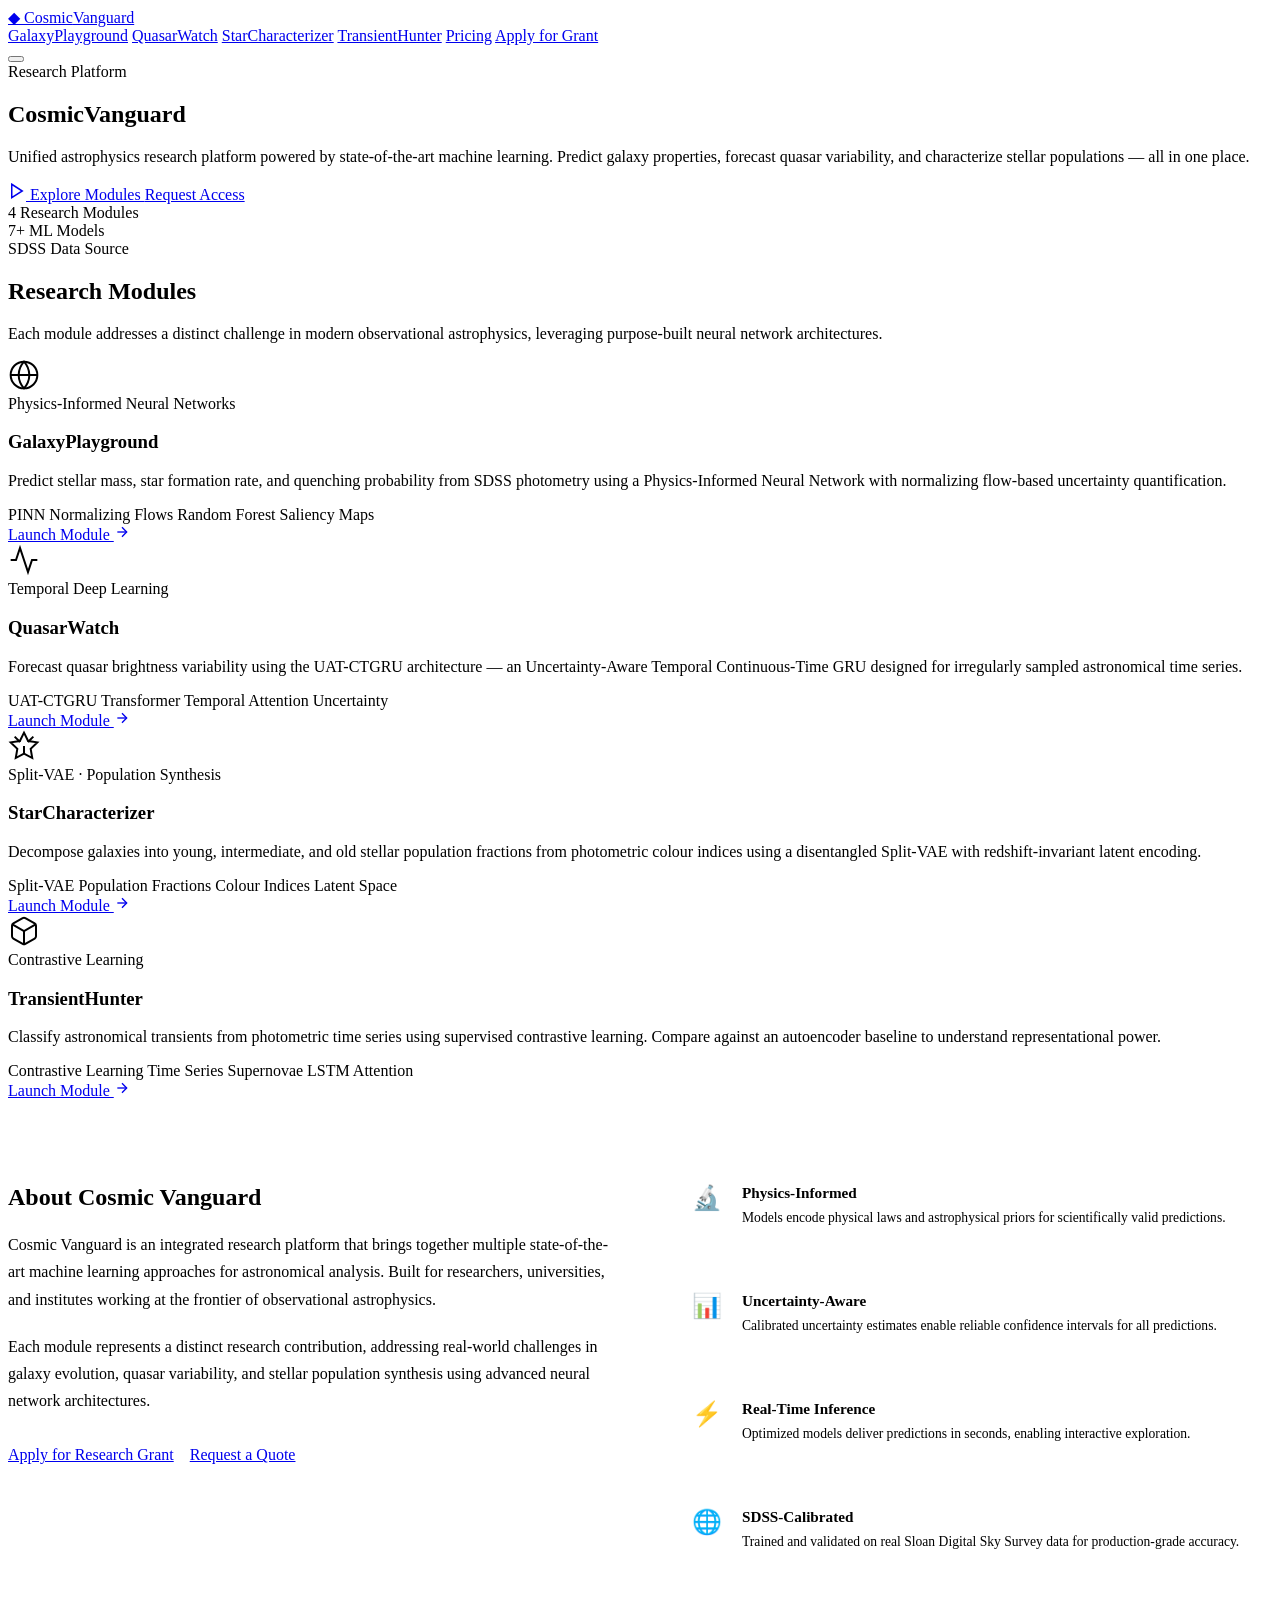
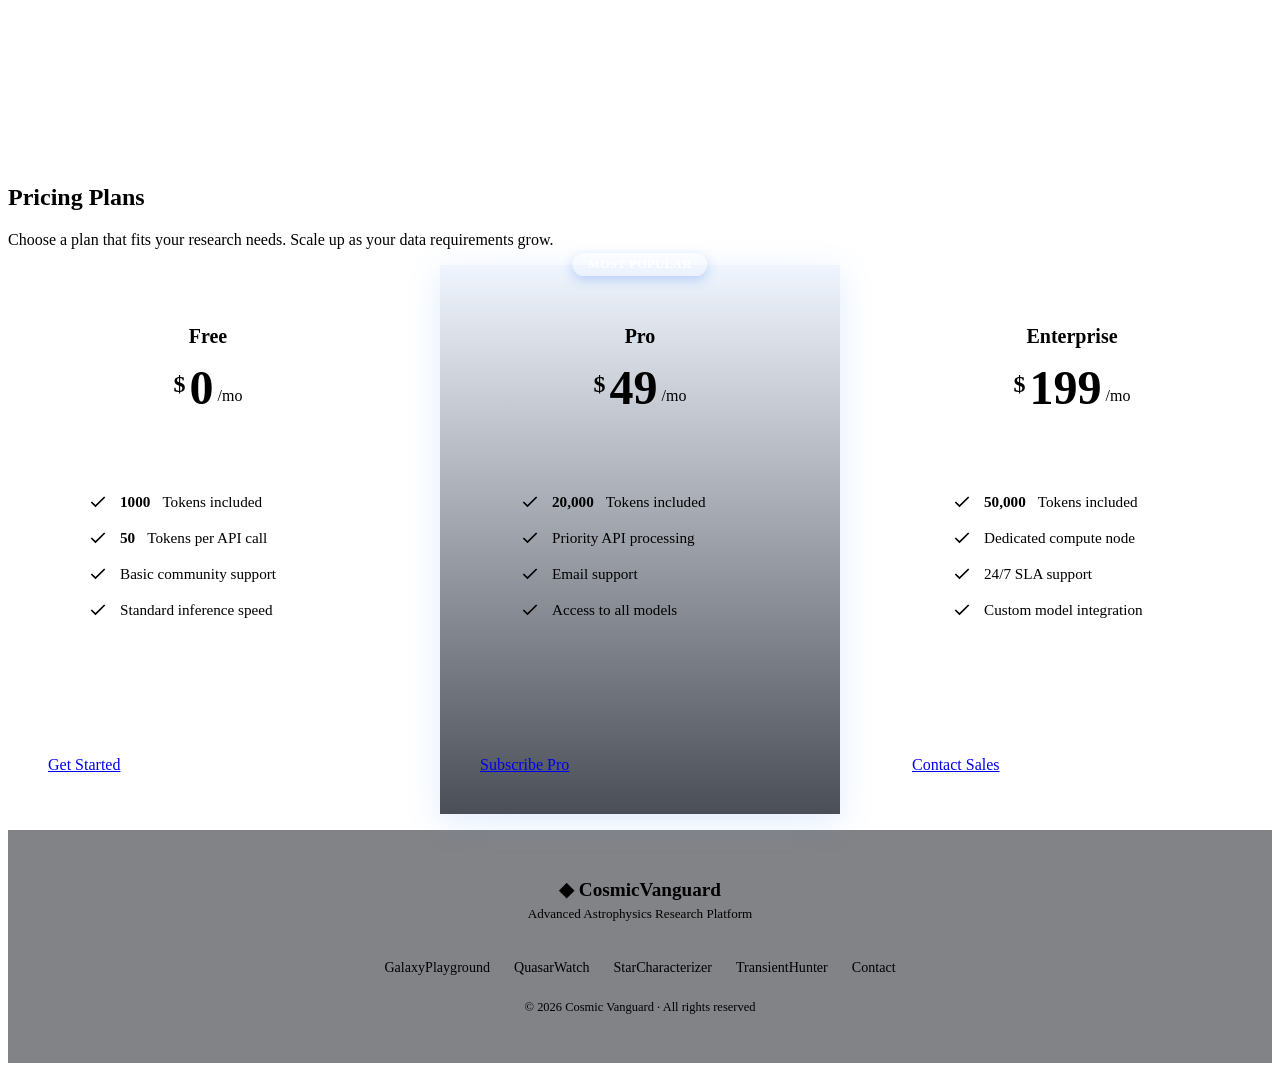
==== commit b50f8c94: "Merge branch 'dev' of https://github.com/savindusihilel/CosmicVanguard into devSanduni # Conflicts: " ====
--- a/static/index.html
+++ b/static/index.html
@@ -28,6 +28,7 @@
                 <a href="/quasar" class="nav-link">QuasarWatch</a>
 <a href="/starcharacterizer" class="nav-link">StarCharacterizer</a>
                 <a href="/transient" class="nav-link">TransientHunter</a>
+                <a href="#pricing" class="nav-link">Pricing</a>
                 <a href="/contact" class="nav-link nav-link-cta">Apply for Grant</a>
             </div>
             <button class="nav-toggle" id="navToggle" aria-label="Menu">
@@ -290,6 +291,64 @@
         </div>
     </section>
 
+    <!-- Pricing Section -->
+    <section class="pricing-section" id="pricing">
+        <div class="section-container">
+            <div class="section-header">
+                <h2 class="section-title">Pricing Plans</h2>
+                <p class="section-desc">Choose a plan that fits your research needs. Scale up as your data requirements grow.</p>
+            </div>
+            
+            <div class="pricing-grid">
+                <!-- Free Plan -->
+                <div class="pricing-card">
+                    <div class="pricing-header">
+                        <h3 class="pricing-title">Free</h3>
+                        <div class="pricing-price"><span>$</span>0<span>/mo</span></div>
+                    </div>
+                    <ul class="pricing-features">
+                        <li><svg width="20" height="20" viewBox="0 0 24 24" fill="none" stroke="currentColor" stroke-width="2"><polyline points="20 6 9 17 4 12"></polyline></svg> <strong>1000</strong> Tokens included</li>
+                        <li><svg width="20" height="20" viewBox="0 0 24 24" fill="none" stroke="currentColor" stroke-width="2"><polyline points="20 6 9 17 4 12"></polyline></svg> <strong>50</strong> Tokens per API call</li>
+                        <li><svg width="20" height="20" viewBox="0 0 24 24" fill="none" stroke="currentColor" stroke-width="2"><polyline points="20 6 9 17 4 12"></polyline></svg> Basic community support</li>
+                        <li><svg width="20" height="20" viewBox="0 0 24 24" fill="none" stroke="currentColor" stroke-width="2"><polyline points="20 6 9 17 4 12"></polyline></svg> Standard inference speed</li>
+                    </ul>
+                    <a href="/contact" class="btn-hero-secondary btn-pricing">Get Started</a>
+                </div>
+
+                <!-- Pro Plan -->
+                <div class="pricing-card pricing-popular">
+                    <div class="popular-badge">Most Popular</div>
+                    <div class="pricing-header">
+                        <h3 class="pricing-title">Pro</h3>
+                        <div class="pricing-price"><span>$</span>49<span>/mo</span></div>
+                    </div>
+                    <ul class="pricing-features">
+                        <li><svg width="20" height="20" viewBox="0 0 24 24" fill="none" stroke="currentColor" stroke-width="2"><polyline points="20 6 9 17 4 12"></polyline></svg> <strong>20,000</strong> Tokens included</li>
+                        <li><svg width="20" height="20" viewBox="0 0 24 24" fill="none" stroke="currentColor" stroke-width="2"><polyline points="20 6 9 17 4 12"></polyline></svg> Priority API processing</li>
+                        <li><svg width="20" height="20" viewBox="0 0 24 24" fill="none" stroke="currentColor" stroke-width="2"><polyline points="20 6 9 17 4 12"></polyline></svg> Email support</li>
+                        <li><svg width="20" height="20" viewBox="0 0 24 24" fill="none" stroke="currentColor" stroke-width="2"><polyline points="20 6 9 17 4 12"></polyline></svg> Access to all models</li>
+                    </ul>
+                    <a href="/contact" class="btn-hero-primary btn-pricing">Subscribe Pro</a>
+                </div>
+
+                <!-- Enterprise Plan -->
+                <div class="pricing-card">
+                    <div class="pricing-header">
+                        <h3 class="pricing-title">Enterprise</h3>
+                        <div class="pricing-price"><span>$</span>199<span>/mo</span></div>
+                    </div>
+                    <ul class="pricing-features">
+                        <li><svg width="20" height="20" viewBox="0 0 24 24" fill="none" stroke="currentColor" stroke-width="2"><polyline points="20 6 9 17 4 12"></polyline></svg> <strong>50,000</strong> Tokens included</li>
+                        <li><svg width="20" height="20" viewBox="0 0 24 24" fill="none" stroke="currentColor" stroke-width="2"><polyline points="20 6 9 17 4 12"></polyline></svg> Dedicated compute node</li>
+                        <li><svg width="20" height="20" viewBox="0 0 24 24" fill="none" stroke="currentColor" stroke-width="2"><polyline points="20 6 9 17 4 12"></polyline></svg> 24/7 SLA support</li>
+                        <li><svg width="20" height="20" viewBox="0 0 24 24" fill="none" stroke="currentColor" stroke-width="2"><polyline points="20 6 9 17 4 12"></polyline></svg> Custom model integration</li>
+                    </ul>
+                    <a href="/contact" class="btn-hero-secondary btn-pricing">Contact Sales</a>
+                </div>
+            </div>
+        </div>
+    </section>
+
     <!-- Footer -->
     <footer class="cv-footer">
         <div class="section-container">
--- a/static/style.css
+++ b/static/style.css
@@ -63,6 +63,1257 @@
         grid-template-columns: 1fr;
         gap: 2.5rem;
     }
+}
+
+/* ═══ Footer ═══ */
+.cv-footer {
+    padding: 3rem 0;
+    border-top: 1px solid var(--border-subtle);
+    background: rgba(6, 8, 14, 0.5);
+}
+
+.footer-inner {
+    display: flex;
+    flex-direction: column;
+    align-items: center;
+    gap: 1.5rem;
+    text-align: center;
+}
+
+.footer-brand {
+    font-size: 1.2rem;
+    font-weight: 700;
+}
+
+.footer-tagline {
+    color: var(--text-3);
+    font-size: 0.82rem;
+    margin-top: 0.3rem;
+    font-weight: 400;
+}
+
+.footer-links {
+    display: flex;
+    gap: 1.5rem;
+    flex-wrap: wrap;
+    justify-content: center;
+}
+
+.footer-links a {
+    color: var(--text-2);
+    text-decoration: none;
+    font-size: 0.88rem;
+    font-weight: 500;
+    transition: color 0.2s;
+}
+
+.footer-links a:hover {
+    color: var(--text-0);
+}
+
+.footer-copy {
+    color: var(--text-3);
+    font-size: 0.78rem;
+}
+
+/* ═══ Animations ═══ */
+@keyframes fadeUp {
+    from {
+        opacity: 0;
+        transform: translateY(16px);
+    }
+
+    to {
+        opacity: 1;
+        transform: translateY(0);
+    }
+}
+
+@keyframes spin {
+    to {
+        transform: rotate(360deg);
+    }
+}
+
+.hidden {
+    display: none !important;
+}
+
+/* ═══════════════════════════════════════════
+   Module Page Shared Styles
+   ═══════════════════════════════════════════ */
+
+.app-container {
+    max-width: 1320px;
+    margin: 0 auto;
+    width: 100%;
+    padding: 5rem 2rem 4rem;
+}
+
+header {
+    margin-bottom: 3rem;
+    text-align: center;
+}
+
+.logo {
+    font-size: 2.25rem;
+    font-weight: 800;
+    letter-spacing: -0.04em;
+    background: linear-gradient(135deg, #f8fafc 0%, #94a3b8 100%);
+    background-clip: text;
+    -webkit-background-clip: text;
+    -webkit-text-fill-color: transparent;
+    margin-bottom: 0.35rem;
+}
+
+.logo span {
+    background: linear-gradient(135deg, var(--accent) 0%, var(--accent-bright) 100%);
+    background-clip: text;
+    -webkit-background-clip: text;
+    -webkit-text-fill-color: transparent;
+}
+
+.subtitle {
+    color: var(--text-2);
+    font-size: 0.95rem;
+    font-weight: 400;
+}
+
+/* ═══ Layout ═══ */
+.grid-layout {
+    display: grid;
+    grid-template-columns: 360px 1fr;
+    gap: 2rem;
+    align-items: start;
+}
+
+@media (max-width: 960px) {
+    .grid-layout {
+        grid-template-columns: 1fr;
+    }
+}
+
+/* ═══ Glass Panels ═══ */
+.panel {
+    background: var(--surface-0);
+    backdrop-filter: blur(16px) saturate(1.3);
+    -webkit-backdrop-filter: blur(16px) saturate(1.3);
+    border: 1px solid var(--border-default);
+    border-radius: var(--radius-xl);
+    padding: 1.75rem;
+    position: relative;
+}
+
+.input-panel {
+    position: sticky;
+    top: 5rem;
+}
+
+.panel-header {
+    display: flex;
+    flex-direction: column;
+    gap: 0.85rem;
+    margin-bottom: 1.75rem;
+    padding-bottom: 1rem;
+    border-bottom: 1px solid var(--border-subtle);
+}
+
+.panel-header h2 {
+    font-size: 0.8rem;
+    font-weight: 700;
+    color: var(--text-2);
+    text-transform: uppercase;
+    letter-spacing: 0.08em;
+}
+
+/* ═══ Preset Buttons ═══ */
+.preset-buttons {
+    display: flex;
+    gap: 0.5rem;
+    flex-wrap: wrap;
+}
+
+.btn-preset {
+    display: inline-flex;
+    align-items: center;
+    gap: 6px;
+    background: var(--surface-2);
+    border: 1px solid var(--border-subtle);
+    color: var(--text-2);
+    padding: 0.4rem 0.85rem;
+    border-radius: 20px;
+    font-size: 0.75rem;
+    font-weight: 500;
+    cursor: pointer;
+    transition: all 0.2s var(--ease-out);
+    font-family: var(--sans);
+}
+
+.btn-preset:hover {
+    background: var(--surface-1);
+    border-color: var(--border-hover);
+    color: var(--text-0);
+    transform: translateY(-1px);
+}
+
+.btn-preset.active {
+    background: var(--accent-surface);
+    border-color: rgba(59, 130, 246, 0.2);
+    color: var(--accent-bright);
+}
+
+.preset-dot {
+    width: 6px;
+    height: 6px;
+    border-radius: 50%;
+    display: inline-block;
+}
+
+.dot-blue {
+    background: var(--accent);
+    box-shadow: 0 0 6px var(--accent-glow);
+}
+
+.dot-amber {
+    background: var(--amber);
+    box-shadow: 0 0 6px rgba(245, 158, 11, 0.35);
+}
+
+.dot-red {
+    background: var(--red);
+    box-shadow: 0 0 6px rgba(239, 68, 68, 0.35);
+}
+
+.dot-muted {
+    background: var(--text-3);
+}
+
+/* ═══ Forms ═══ */
+.input-group {
+    margin-bottom: 1.5rem;
+}
+
+.input-group>label {
+    display: block;
+    color: var(--accent);
+    font-weight: 600;
+    font-size: 0.7rem;
+    text-transform: uppercase;
+    letter-spacing: 0.08em;
+    margin-bottom: 0.75rem;
+}
+
+.label-hint {
+    color: var(--text-3);
+    font-weight: 400;
+    text-transform: none;
+    letter-spacing: normal;
+}
+
+.grid-2 {
+    display: grid;
+    grid-template-columns: 1fr 1fr;
+    gap: 0.85rem;
+}
+
+.field-full {
+    grid-column: 1 / -1;
+    max-width: calc(50% - 0.425rem);
+}
+
+.field label {
+    display: block;
+    font-size: 0.75rem;
+    color: var(--text-2);
+    margin-bottom: 0.35rem;
+    font-weight: 500;
+}
+
+input[type="number"],
+input[type="text"],
+input[type="email"],
+textarea,
+select {
+    width: 100%;
+    background: rgba(0, 0, 0, 0.25);
+    border: 1px solid var(--border-subtle);
+    color: var(--text-0);
+    padding: 0.65rem 0.85rem;
+    border-radius: var(--radius-md);
+    font-family: var(--mono);
+    font-size: 0.88rem;
+    transition: all 0.2s ease;
+}
+
+input:hover,
+textarea:hover,
+select:hover {
+    border-color: var(--border-hover);
+}
+
+input:focus,
+textarea:focus,
+select:focus {
+    outline: none;
+    border-color: var(--accent);
+    box-shadow: 0 0 0 3px rgba(59, 130, 246, 0.15);
+    background: rgba(0, 0, 0, 0.4);
+}
+
+input::placeholder,
+textarea::placeholder {
+    color: var(--text-3);
+}
+
+textarea {
+    font-family: var(--sans);
+    min-height: 100px;
+    resize: vertical;
+}
+
+select {
+    cursor: pointer;
+    appearance: none;
+    background-image: url("data:image/svg+xml,%3Csvg xmlns='http://www.w3.org/2000/svg' width='12' height='12' viewBox='0 0 24 24' fill='none' stroke='%2394a3b8' stroke-width='2'%3E%3Cpolyline points='6 9 12 15 18 9'/%3E%3C/svg%3E");
+    background-repeat: no-repeat;
+    background-position: right 0.75rem center;
+}
+
+select option {
+    background: var(--surface-0);
+    color: var(--text-1);
+}
+
+input[type="number"]::-webkit-outer-spin-button,
+input[type="number"]::-webkit-inner-spin-button {
+    -webkit-appearance: none;
+    margin: 0;
+}
+
+input[type="number"] {
+    -moz-appearance: textfield;
+    appearance: textfield;
+}
+
+/* ═══ Demo Galaxy Selector ═══ */
+.demo-controls {
+    display: flex;
+    flex-direction: column;
+    gap: 0.6rem;
+}
+
+.demo-toggle {
+    display: flex;
+    gap: 4px;
+    background: rgba(0, 0, 0, 0.25);
+    border-radius: var(--radius-sm);
+    padding: 3px;
+    border: 1px solid var(--border-subtle);
+}
+
+.demo-toggle-btn {
+    flex: 1;
+    padding: 0.4rem 0.75rem;
+    background: transparent;
+    border: none;
+    border-radius: calc(var(--radius-sm) - 2px);
+    color: var(--text-3);
+    font-size: 0.75rem;
+    font-weight: 500;
+    font-family: var(--sans);
+    cursor: pointer;
+    transition: all 0.2s ease;
+}
+
+.demo-toggle-btn:hover {
+    color: var(--text-1);
+}
+
+.demo-toggle-btn.active {
+    background: rgba(59, 130, 246, 0.15);
+    color: var(--accent-bright);
+}
+
+.demo-select {
+    width: 100%;
+    background: rgba(0, 0, 0, 0.25);
+    border: 1px solid var(--border-default);
+    border-radius: var(--radius-sm);
+    padding: 0.6rem 0.75rem;
+    color: var(--text-1);
+    font-size: 0.8rem;
+    font-family: var(--mono);
+    cursor: pointer;
+    transition: border-color 0.2s;
+    appearance: none;
+    background-image: url("data:image/svg+xml,%3Csvg xmlns='http://www.w3.org/2000/svg' width='12' height='12' viewBox='0 0 24 24' fill='none' stroke='%2394a3b8' stroke-width='2'%3E%3Cpolyline points='6 9 12 15 18 9'/%3E%3C/svg%3E");
+    background-repeat: no-repeat;
+    background-position: right 0.75rem center;
+}
+
+.demo-select:focus {
+    outline: none;
+    border-color: var(--accent);
+    box-shadow: 0 0 0 2px var(--accent-glow);
+}
+
+.demo-select option {
+    background: var(--surface-0);
+    color: var(--text-1);
+}
+
+/* ═══ Primary Button ═══ */
+.btn-primary {
+    width: 100%;
+    padding: 0.85rem 1.5rem;
+    background: linear-gradient(135deg, #3b82f6 0%, #2563eb 100%);
+    color: white;
+    border: none;
+    border-radius: var(--radius-md);
+    font-weight: 600;
+    font-size: 0.9rem;
+    letter-spacing: 0.02em;
+    cursor: pointer;
+    transition: all 0.25s var(--ease-out);
+    box-shadow: 0 4px 12px rgba(37, 99, 235, 0.25), inset 0 1px 0 rgba(255, 255, 255, 0.1);
+    display: inline-flex;
+    align-items: center;
+    justify-content: center;
+    gap: 0.5rem;
+    font-family: var(--sans);
+}
+
+.btn-primary:hover {
+    transform: translateY(-2px);
+    box-shadow: 0 8px 20px rgba(37, 99, 235, 0.35);
+}
+
+.btn-primary:active {
+    transform: translateY(0);
+}
+
+/* ═══ Result Panel ═══ */
+.result-panel {
+    min-height: 500px;
+    display: flex;
+    flex-direction: column;
+    position: relative;
+}
+
+.empty-state {
+    flex: 1;
+    display: flex;
+    flex-direction: column;
+    justify-content: center;
+    align-items: center;
+    text-align: center;
+    padding: 3rem 2rem;
+    color: var(--text-3);
+}
+
+.empty-icon {
+    width: 80px;
+    height: 80px;
+    display: flex;
+    align-items: center;
+    justify-content: center;
+    background: var(--surface-2);
+    border-radius: 50%;
+    margin-bottom: 1.25rem;
+    border: 1px solid var(--border-subtle);
+}
+
+.empty-icon svg {
+    opacity: 0.5;
+}
+
+.empty-state h3 {
+    font-size: 1.05rem;
+    font-weight: 600;
+    color: var(--text-2);
+    margin-bottom: 0.5rem;
+}
+
+.empty-state p {
+    font-size: 0.9rem;
+    line-height: 1.6;
+}
+
+/* ═══ Loading ═══ */
+.loading-overlay {
+    position: absolute;
+    inset: 0;
+    display: flex;
+    align-items: center;
+    justify-content: center;
+    backdrop-filter: blur(6px);
+    background: rgba(6, 8, 14, 0.75);
+    z-index: 50;
+    border-radius: var(--radius-xl);
+}
+
+.spinner-wrap {
+    display: flex;
+    flex-direction: column;
+    align-items: center;
+    gap: 1rem;
+}
+
+.spinner {
+    width: 36px;
+    height: 36px;
+    border: 3px solid rgba(255, 255, 255, 0.08);
+    border-top-color: var(--accent);
+    border-radius: 50%;
+    animation: spin 0.8s linear infinite;
+}
+
+.spinner-text {
+    color: var(--text-2);
+    font-size: 0.85rem;
+}
+
+/* ═══ Results Content ═══ */
+.results-content:not(.hidden) {
+    animation: fadeUp 0.4s var(--ease-out);
+}
+
+/* ═══ KPI Row ═══ */
+.kpi-row {
+    display: flex;
+    align-items: stretch;
+    background: linear-gradient(135deg, var(--surface-1), var(--surface-2));
+    border: 1px solid var(--border-default);
+    border-radius: var(--radius-lg);
+    padding: 1.5rem 2rem;
+    margin-bottom: 1.25rem;
+}
+
+.kpi-card {
+    flex: 1;
+    text-align: center;
+    display: flex;
+    flex-direction: column;
+    align-items: center;
+}
+
+.kpi-divider {
+    width: 1px;
+    background: var(--border-default);
+    margin: 0 1.5rem;
+    align-self: stretch;
+}
+
+.kpi-label {
+    display: flex;
+    align-items: center;
+    gap: 6px;
+    color: var(--text-2);
+    font-size: 0.78rem;
+    text-transform: uppercase;
+    letter-spacing: 0.06em;
+    font-weight: 600;
+    margin-bottom: 0.5rem;
+}
+
+.kpi-value-row {
+    display: flex;
+    align-items: baseline;
+    gap: 0.4rem;
+    margin-bottom: 0.3rem;
+}
+
+.kpi-value {
+    font-size: 2.2rem;
+    font-weight: 700;
+    font-family: var(--sans);
+    color: var(--text-0);
+    line-height: 1;
+}
+
+.kpi-unit {
+    color: var(--text-3);
+    font-size: 0.85rem;
+    font-weight: 500;
+}
+
+.kpi-uncertainty {
+    font-family: var(--mono);
+    font-size: 0.78rem;
+    color: var(--accent-bright);
+    background: var(--accent-surface);
+    padding: 2px 8px;
+    border-radius: var(--radius-sm);
+    border: 1px solid rgba(59, 130, 246, 0.12);
+}
+
+.info-trigger {
+    cursor: help;
+    opacity: 0.5;
+    transition: opacity 0.2s;
+}
+
+.info-trigger:hover {
+    opacity: 1;
+}
+
+/* ═══ Truth Bar ═══ */
+.truth-bar {
+    background: linear-gradient(135deg, rgba(34, 197, 94, 0.04), rgba(59, 130, 246, 0.03));
+    border: 1px solid rgba(34, 197, 94, 0.18);
+    border-radius: var(--radius-lg);
+    padding: 1rem 1.5rem 1.25rem;
+    margin-bottom: 1.25rem;
+    animation: fadeUp 0.4s var(--ease-out);
+}
+
+.truth-header {
+    display: flex;
+    align-items: center;
+    gap: 7px;
+    font-size: 0.7rem;
+    font-weight: 600;
+    text-transform: uppercase;
+    letter-spacing: 0.06em;
+    color: #22c55e;
+    margin-bottom: 1rem;
+}
+
+.truth-header svg {
+    stroke: #22c55e;
+}
+
+.truth-grid {
+    display: flex;
+    gap: 0;
+}
+
+.truth-col {
+    flex: 1;
+}
+
+.truth-divider {
+    width: 1px;
+    background: var(--border-subtle);
+    margin: 0 1.5rem;
+    align-self: stretch;
+}
+
+.truth-col-title {
+    font-size: 0.68rem;
+    font-weight: 600;
+    text-transform: uppercase;
+    letter-spacing: 0.05em;
+    color: var(--text-3);
+    margin-bottom: 0.6rem;
+    padding-bottom: 0.45rem;
+    border-bottom: 1px solid var(--border-subtle);
+}
+
+.truth-row {
+    display: flex;
+    justify-content: space-between;
+    align-items: center;
+    padding: 0.3rem 0;
+}
+
+.truth-key {
+    font-size: 0.75rem;
+    color: var(--text-3);
+    font-weight: 500;
+}
+
+.truth-val {
+    font-family: var(--mono);
+    font-size: 0.85rem;
+    font-weight: 600;
+    font-variant-numeric: tabular-nums;
+}
+
+.truth-val-true {
+    color: #22c55e;
+}
+
+.truth-val-pred {
+    color: var(--accent-bright);
+}
+
+.truth-metric-err {
+    font-size: 0.75rem;
+    font-family: var(--mono);
+    font-weight: 600;
+    padding: 2px 8px;
+    border-radius: var(--radius-sm);
+}
+
+.truth-metric-err.good {
+    color: #22c55e;
+    background: rgba(34, 197, 94, 0.12);
+}
+
+.truth-metric-err.warn {
+    color: #f59e0b;
+    background: rgba(245, 158, 11, 0.12);
+}
+
+.truth-metric-err.bad {
+    color: #ef4444;
+    background: rgba(239, 68, 68, 0.12);
+}
+
+/* ═══ Quenching Card ═══ */
+.quenching-card {
+    background: linear-gradient(180deg, rgba(255, 255, 255, 0.035) 0%, rgba(255, 255, 255, 0.008) 100%);
+    border: 1px solid var(--border-default);
+    border-radius: var(--radius-lg);
+    padding: 1.5rem 1.75rem;
+    margin-bottom: 1.25rem;
+}
+
+.card-header {
+    display: flex;
+    justify-content: space-between;
+    align-items: center;
+    margin-bottom: 1.25rem;
+}
+
+.card-header h3 {
+    font-size: 0.85rem;
+    font-weight: 600;
+    text-transform: uppercase;
+    letter-spacing: 0.04em;
+    color: var(--text-1);
+}
+
+.badge {
+    padding: 3px 10px;
+    border-radius: 20px;
+    font-size: 0.68rem;
+    font-weight: 700;
+    text-transform: uppercase;
+    letter-spacing: 0.05em;
+}
+
+.badge.blue {
+    background: var(--accent-surface);
+    color: var(--accent-bright);
+    border: 1px solid rgba(96, 165, 250, 0.2);
+}
+
+.badge.red {
+    background: var(--red-surface);
+    color: #f87171;
+    border: 1px solid rgba(248, 113, 113, 0.2);
+}
+
+.badge.yellow {
+    background: var(--amber-surface);
+    color: #fbbf24;
+    border: 1px solid rgba(251, 191, 36, 0.2);
+}
+
+.probability-display {
+    margin: 1rem 0 1.25rem;
+}
+
+.prob-bar-bg {
+    height: 6px;
+    background: rgba(255, 255, 255, 0.06);
+    border-radius: 3px;
+    margin-bottom: 0.75rem;
+    position: relative;
+    overflow: visible;
+}
+
+.prob-bar-fill {
+    position: absolute;
+    inset: 0;
+    border-radius: 3px;
+    background: linear-gradient(90deg, var(--accent) 0%, var(--amber) 50%, var(--red) 100%);
+    opacity: 0.75;
+}
+
+.prob-marker {
+    position: absolute;
+    top: -5px;
+    bottom: -5px;
+    width: 4px;
+    background: white;
+    border-radius: 2px;
+    box-shadow: 0 0 8px rgba(255, 255, 255, 0.7), 0 0 16px rgba(255, 255, 255, 0.3);
+    transition: left 0.6s var(--ease-spring);
+    z-index: 2;
+}
+
+.prob-labels {
+    display: flex;
+    justify-content: space-between;
+    align-items: center;
+    font-size: 0.75rem;
+    color: var(--text-3);
+}
+
+.prob-value-text {
+    font-weight: 600;
+    font-family: var(--mono);
+    font-size: 0.78rem;
+    color: var(--text-1);
+    background: var(--surface-2);
+    padding: 2px 8px;
+    border-radius: var(--radius-sm);
+}
+
+.distribution-section {
+    margin-top: 1rem;
+}
+
+.section-label {
+    display: block;
+    font-size: 0.72rem;
+    font-weight: 600;
+    text-transform: uppercase;
+    letter-spacing: 0.06em;
+    color: var(--text-2);
+    margin-bottom: 0.75rem;
+}
+
+.histogram {
+    display: flex;
+    align-items: flex-end;
+    gap: 2px;
+    height: 64px;
+}
+
+.hist-bar {
+    flex: 1;
+    background: linear-gradient(180deg, var(--accent), rgba(59, 130, 246, 0.2));
+    border-radius: 2px 2px 0 0;
+    transition: height 0.5s var(--ease-out);
+}
+
+/* ═══ Tab System ═══ */
+.tab-system {
+    border: 1px solid var(--border-default);
+    border-radius: var(--radius-xl);
+    overflow: hidden;
+    background: var(--surface-0);
+}
+
+.tab-bar {
+    display: flex;
+    justify-content: center;
+    gap: 0;
+    background: rgba(0, 0, 0, 0.15);
+    position: relative;
+    border-bottom: 1px solid var(--border-subtle);
+    overflow-x: auto;
+    padding: 0.5rem 0.5rem 0;
+}
+
+.tab-btn {
+    display: inline-flex;
+    align-items: center;
+    gap: 6px;
+    padding: 0.6rem 1rem;
+    background: transparent;
+    border: none;
+    color: var(--text-3);
+    font-size: 0.8rem;
+    font-weight: 500;
+    cursor: pointer;
+    font-family: var(--sans);
+    white-space: nowrap;
+    border-radius: var(--radius-sm) var(--radius-sm) 0 0;
+    transition: all 0.2s ease;
+}
+
+.tab-btn:hover {
+    color: var(--text-1);
+}
+
+.tab-btn.active {
+    color: var(--accent-bright);
+    background: rgba(59, 130, 246, 0.08);
+}
+
+.tab-indicator {
+    position: absolute;
+    bottom: 0;
+    height: 2px;
+    background: var(--accent);
+    border-radius: 1px;
+    transition: left 0.3s var(--ease-out), width 0.3s var(--ease-out);
+}
+
+.tab-panel {
+    display: none;
+}
+
+.tab-panel.active {
+    display: block;
+}
+
+.tab-panel-inner {
+    padding: 1.75rem;
+}
+
+.tab-panel-title {
+    font-size: 0.95rem;
+    font-weight: 600;
+    color: var(--text-0);
+    margin-bottom: 1rem;
+}
+
+.interpretation-text {
+    color: var(--text-2);
+    font-size: 0.9rem;
+    line-height: 1.65;
+    white-space: pre-wrap;
+}
+
+/* ═══ Feature Importance ═══ */
+.feature-chart {
+    display: flex;
+    flex-direction: column;
+    gap: 0.65rem;
+}
+
+.feature-bar {
+    display: flex;
+    align-items: center;
+    gap: 0.75rem;
+}
+
+.feature-name {
+    width: 50px;
+    font-size: 0.78rem;
+    font-weight: 500;
+    color: var(--text-2);
+    font-family: var(--mono);
+    text-align: right;
+    flex-shrink: 0;
+}
+
+.feature-bar-bg {
+    flex: 1;
+    height: 8px;
+    background: rgba(255, 255, 255, 0.04);
+    border-radius: 4px;
+    overflow: hidden;
+}
+
+.feature-bar-fill {
+    height: 100%;
+    background: linear-gradient(90deg, var(--accent) 0%, var(--accent-bright) 100%);
+    border-radius: 4px;
+    transition: width 0.6s var(--ease-out);
+}
+
+.feature-value {
+    width: 48px;
+    font-size: 0.78rem;
+    font-family: var(--mono);
+    color: var(--text-2);
+}
+
+/* ═══ Chart Sections ═══ */
+.chart-wrap {
+    padding: 0.25rem 0;
+}
+
+.chart-caption {
+    color: var(--text-3);
+    font-size: 0.82rem;
+    margin-top: 0.75rem;
+    text-align: center;
+}
+
+.diagnostics-divider {
+    height: 1px;
+    background: var(--border-subtle);
+    margin: 2rem 0;
+}
+
+.chart-pair {
+    display: grid;
+    grid-template-columns: 1fr 1fr;
+    gap: 1.5rem;
+    margin-top: 1.5rem;
+}
+
+.chart-half-title {
+    font-size: 0.78rem;
+    font-weight: 600;
+    color: var(--text-2);
+    text-transform: uppercase;
+    letter-spacing: 0.04em;
+    margin-bottom: 0.75rem;
+    text-align: center;
+}
+
+.rf-chart-container {
+    position: relative;
+    height: 180px;
+    width: 100%;
+}
+
+/* ═══ RF Metrics ═══ */
+.rf-metrics-grid {
+    display: grid;
+    grid-template-columns: 1fr 1fr;
+    gap: 1.5rem;
+    margin-bottom: 1.5rem;
+}
+
+.rf-metric-card {
+    background: var(--surface-1);
+    border: 1px solid var(--border-subtle);
+    border-radius: var(--radius-lg);
+    padding: 1.25rem;
+}
+
+.rf-metric-header {
+    font-size: 0.75rem;
+    font-weight: 700;
+    text-transform: uppercase;
+    letter-spacing: 0.06em;
+    color: var(--text-2);
+    margin-bottom: 1rem;
+    padding-bottom: 0.75rem;
+    border-bottom: 1px solid var(--border-subtle);
+}
+
+.rf-metric-rows {
+    display: flex;
+    flex-direction: column;
+    gap: 1rem;
+}
+
+.cmp-block {}
+
+.cmp-title {
+    font-size: 0.68rem;
+    font-weight: 600;
+    text-transform: uppercase;
+    letter-spacing: 0.05em;
+    color: var(--text-3);
+    margin-bottom: 0.4rem;
+}
+
+.cmp-row {
+    display: flex;
+    align-items: center;
+    gap: 0.5rem;
+    padding: 0.2rem 0;
+}
+
+.cmp-label {
+    font-size: 0.72rem;
+    font-weight: 600;
+    min-width: 36px;
+}
+
+.cmp-row.pinn .cmp-label {
+    color: var(--accent-bright);
+}
+
+.cmp-row.rf .cmp-label {
+    color: var(--text-3);
+}
+
+.cmp-val {
+    font-family: var(--mono);
+    font-size: 0.82rem;
+    color: var(--text-1);
+}
+
+.cmp-arrow {
+    font-size: 0.75rem;
+    font-weight: 700;
+}
+
+.cmp-arrow.win {
+    color: #22c55e;
+}
+
+.cmp-arrow.lose {
+    color: #ef4444;
+}
+
+/* ═══ Comparison Table ═══ */
+.comparison-subtitle {
+    color: var(--text-3);
+    font-size: 0.85rem;
+    margin-bottom: 1.25rem;
+}
+
+.comparison-table {
+    border: 1px solid var(--border-subtle);
+    border-radius: var(--radius-md);
+    overflow: hidden;
+}
+
+.comp-row {
+    display: grid;
+    grid-template-columns: 1fr 1fr 1fr;
+    padding: 0.85rem 1.25rem;
+}
+
+.comp-row.header {
+    background: rgba(0, 0, 0, 0.2);
+    font-size: 0.72rem;
+    font-weight: 600;
+    text-transform: uppercase;
+    letter-spacing: 0.05em;
+    color: var(--text-3);
+}
+
+.comp-row:not(.header) {
+    border-top: 1px solid var(--border-subtle);
+    font-size: 0.88rem;
+}
+
+.comp-row.pinn-row {
+    background: rgba(59, 130, 246, 0.04);
+}
+
+.model-name {
+    display: flex;
+    align-items: center;
+    gap: 8px;
+    font-weight: 500;
+    color: var(--text-1);
+}
+
+.model-dot {
+    width: 8px;
+    height: 8px;
+    border-radius: 50%;
+}
+
+.mono {
+    font-family: var(--mono);
+    color: var(--text-1);
+    font-size: 0.82rem;
+}
+
+/* ═══════════════════════════════════════════
+   QuasarWatch Page Specific Styles
+   ═══════════════════════════════════════════ */
+.quasar-page {
+    padding-top: 5rem;
+}
+
+.quasar-header {
+    text-align: center;
+    margin-bottom: 2.5rem;
+}
+
+.quasar-header h1 {
+    font-size: 2rem;
+    font-weight: 800;
+    margin-bottom: 0.5rem;
+}
+
+.quasar-controls {
+    display: flex;
+    gap: 1rem;
+    justify-content: center;
+    align-items: center;
+    flex-wrap: wrap;
+    margin-bottom: 2rem;
+}
+
+.quasar-select {
+    padding: 0.65rem 1.25rem;
+    min-width: 200px;
+}
+
+.chart-container {
+    background: var(--surface-0);
+    border: 1px solid var(--border-default);
+    border-radius: var(--radius-xl);
+    padding: 1.75rem;
+    margin-bottom: 2rem;
+}
+
+.chart-container h3 {
+    font-size: 0.85rem;
+    font-weight: 600;
+    text-transform: uppercase;
+    letter-spacing: 0.04em;
+    color: var(--text-2);
+    margin-bottom: 1rem;
+}
+
+.metrics-row {
+    display: grid;
+    grid-template-columns: repeat(auto-fit, minmax(200px, 1fr));
+    gap: 1rem;
+    margin-bottom: 2rem;
+}
+
+.metric-card-sm {
+    background: var(--surface-0);
+    border: 1px solid var(--border-default);
+    border-radius: var(--radius-lg);
+    padding: 1.25rem;
+    text-align: center;
+}
+
+.metric-card-sm .metric-label {
+    font-size: 0.72rem;
+    color: var(--text-3);
+    text-transform: uppercase;
+    letter-spacing: 0.06em;
+    font-weight: 600;
+}
+
+.metric-card-sm .metric-value {
+    font-size: 1.5rem;
+    font-weight: 700;
+    color: var(--text-0);
+    margin: 0.35rem 0;
+}
+
+.metric-card-sm .metric-sub {
+    font-size: 0.78rem;
+    color: var(--text-3);
+}
+
+/* Model badges */
+.model-badge-inline {
+    display: inline-block;
+    padding: 2px 8px;
+    border-radius: 10px;
+    font-size: 0.72rem;
+    font-weight: 600;
+    margin-right: 4px;
+}
+
+.badge-uat {
+    background: linear-gradient(135deg, rgba(16, 185, 129, 0.2), rgba(46, 160, 67, 0.2));
+    color: #34d399;
+    border: 1px solid rgba(46, 160, 67, 0.3);
+}
+
+.badge-transformer {
+    background: linear-gradient(135deg, rgba(31, 111, 235, 0.2), rgba(56, 139, 253, 0.2));
+    color: #60a5fa;
+    border: 1px solid rgba(56, 139, 253, 0.3);
+}
+
+.badge-rnn {
+    background: linear-gradient(135deg, rgba(218, 54, 51, 0.2), rgba(248, 81, 73, 0.2));
+    color: #f87171;
+    border: 1px solid rgba(248, 81, 73, 0.3);
+}
+
+/* ═══════════════════════════════════════════
+   StarForge Page Specific
+   ═══════════════════════════════════════════ */
+.starforge-predict-btn {
+    margin-top: 1rem;
 }
 
 .population-results {
@@ -230,17 +1481,131 @@
     }
 }
 
-/* ── StarCharacterizer module card accent ── */
-.module-starcharacterizer::before {
-    background: linear-gradient(90deg, #8b5cf6, #a78bfa);
-}
-
-.module-starcharacterizer .module-icon-wrap {
-    background: var(--purple-surface);
-    color: var(--purple);
-}
-
-.module-starcharacterizer:hover {
-    border-color: rgba(139, 92, 246, 0.25);
-    box-shadow: 0 8px 32px rgba(139, 92, 246, 0.08);
+/* ═══════════════════════════════════════════
+   Pricing Section
+   ═══════════════════════════════════════════ */
+.pricing-section {
+    padding: 6rem 0;
+}
+
+.pricing-grid {
+    display: grid;
+    grid-template-columns: repeat(auto-fit, minmax(300px, 1fr));
+    gap: 2rem;
+    align-items: start;
+}
+
+.pricing-card {
+    background: var(--surface-0);
+    border: 1px solid var(--border-default);
+    border-radius: var(--radius-xl);
+    padding: 2.5rem;
+    position: relative;
+    transition: all 0.3s var(--ease-out);
+    display: flex;
+    flex-direction: column;
+    height: 100%;
+}
+
+.pricing-card:hover {
+    transform: translateY(-5px);
+    border-color: var(--border-hover);
+    background: var(--surface-1);
+}
+
+.pricing-card.pricing-popular {
+    border-color: var(--accent);
+    background: linear-gradient(180deg, rgba(59, 130, 246, 0.08) 0%, rgba(14, 19, 30, 0.75) 100%);
+    box-shadow: 0 8px 32px rgba(59, 130, 246, 0.15);
+}
+
+.popular-badge {
+    position: absolute;
+    top: -12px;
+    left: 50%;
+    transform: translateX(-50%);
+    background: linear-gradient(135deg, var(--accent) 0%, var(--accent-bright) 100%);
+    color: white;
+    font-size: 0.75rem;
+    font-weight: 700;
+    padding: 0.25rem 1rem;
+    border-radius: 20px;
+    text-transform: uppercase;
+    letter-spacing: 0.05em;
+    box-shadow: 0 4px 12px rgba(59, 130, 246, 0.3);
+}
+
+.pricing-header {
+    text-align: center;
+    margin-bottom: 2rem;
+    padding-bottom: 2rem;
+    border-bottom: 1px solid var(--border-subtle);
+}
+
+.pricing-title {
+    font-size: 1.25rem;
+    font-weight: 600;
+    color: var(--text-1);
+    margin-bottom: 1rem;
+}
+
+.pricing-price {
+    font-size: 3rem;
+    font-weight: 800;
+    color: var(--text-0);
+    display: flex;
+    justify-content: center;
+    align-items: flex-start;
+    line-height: 1;
+}
+
+.pricing-price span:first-child {
+    font-size: 1.5rem;
+    margin-top: 0.5rem;
+    margin-right: 0.25rem;
+    color: var(--text-2);
+}
+
+.pricing-price span:last-child {
+    font-size: 1rem;
+    font-weight: 500;
+    color: var(--text-2);
+    align-self: flex-end;
+    margin-bottom: 0.5rem;
+    margin-left: 0.25rem;
+}
+
+.pricing-features {
+    list-style: none;
+    margin-bottom: 2.5rem;
+    flex-grow: 1;
+}
+
+.pricing-features li {
+    display: flex;
+    align-items: center;
+    gap: 0.75rem;
+    margin-bottom: 1rem;
+    font-size: 0.95rem;
+    color: var(--text-2);
+}
+
+.pricing-features li strong {
+    color: var(--text-0);
+}
+
+.pricing-features li svg {
+    color: var(--accent-bright);
+    flex-shrink: 0;
+}
+
+.btn-pricing {
+    width: 100%;
+    justify-content: center;
+}
+
+@media (max-width: 768px) {
+    .pricing-grid {
+        grid-template-columns: 1fr;
+    }
 }
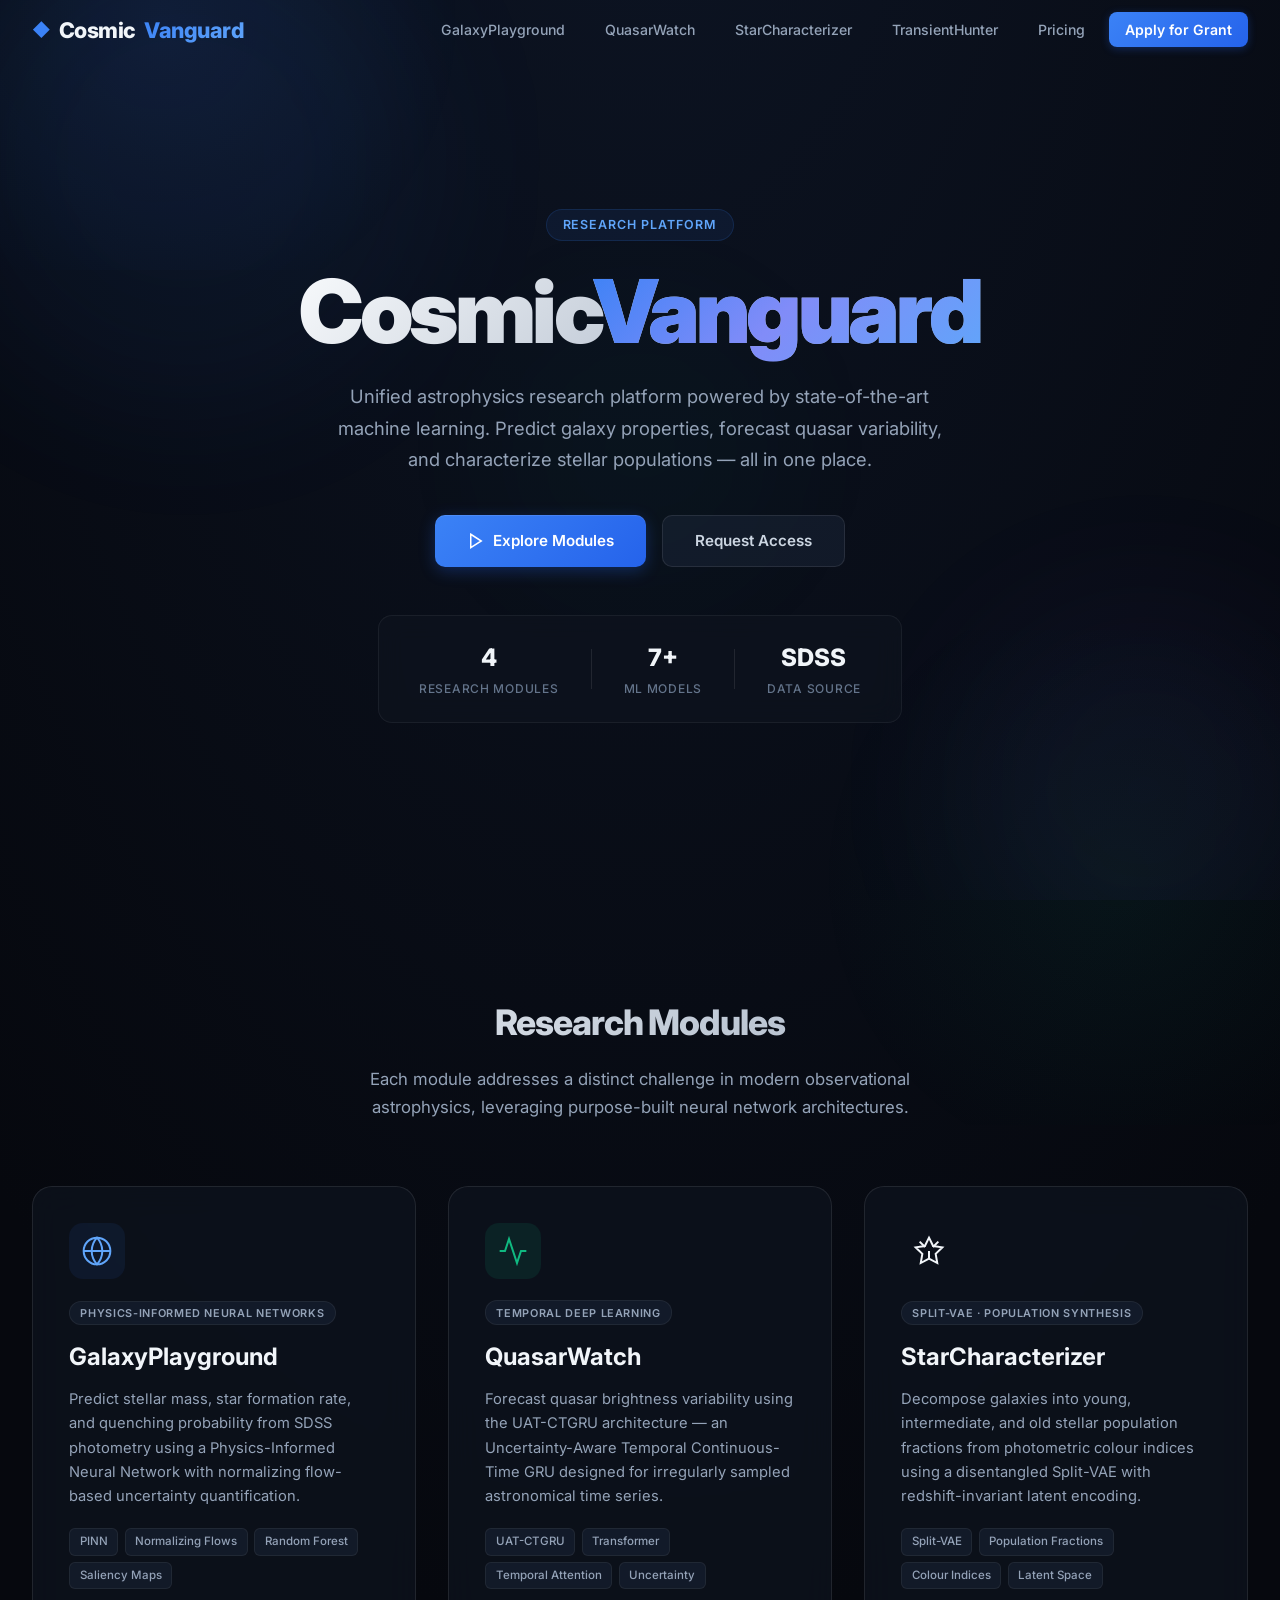
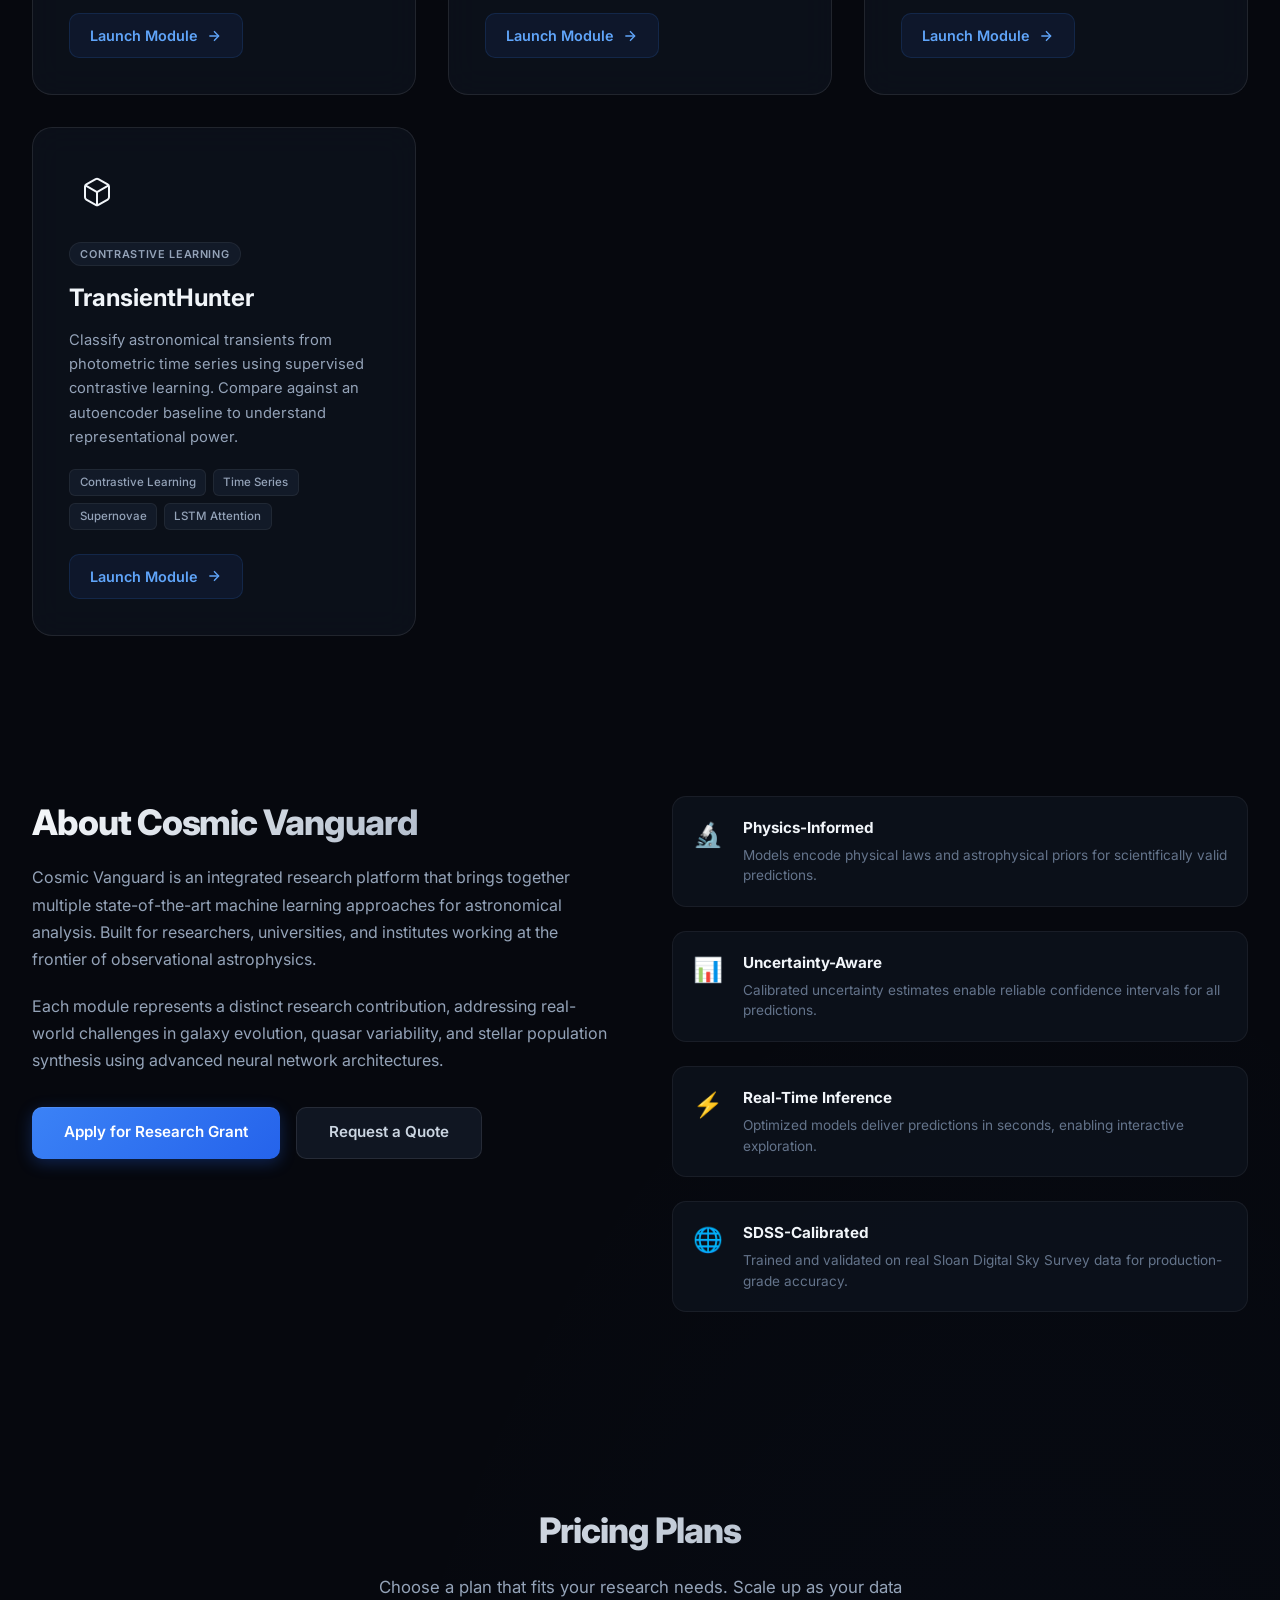
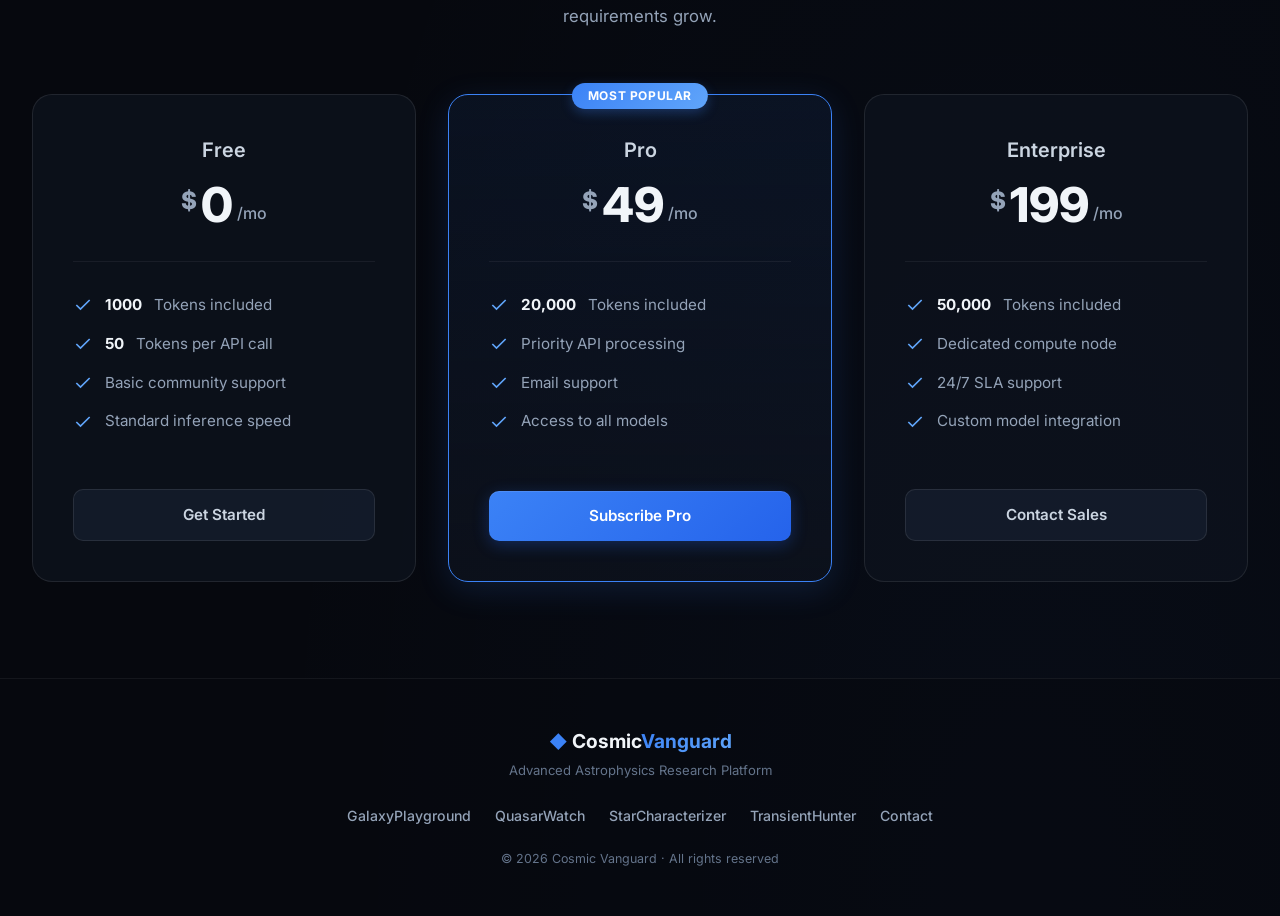
==== commit dd6838ca: "fix: nav bar and UI cosmetic fixes" ====
--- a/static/index.html
+++ b/static/index.html
@@ -26,7 +26,7 @@
             <div class="nav-links">
                 <a href="/galaxy" class="nav-link">GalaxyPlayground</a>
                 <a href="/quasar" class="nav-link">QuasarWatch</a>
-<a href="/starcharacterizer" class="nav-link">StarCharacterizer</a>
+                <a href="/starcharacterizer" class="nav-link">StarCharacterizer</a>
                 <a href="/transient" class="nav-link">TransientHunter</a>
                 <a href="#pricing" class="nav-link">Pricing</a>
                 <a href="/contact" class="nav-link nav-link-cta">Apply for Grant</a>
--- a/static/style.css
+++ b/static/style.css
@@ -1,3 +1,620 @@
+/* ═══════════════════════════════════════════
+   Cosmic Vanguard — Unified Design System
+   ═══════════════════════════════════════════ */
+
+:root {
+    --bg-body: #06080e;
+    --bg-grad-start: #0d1525;
+    --bg-grad-end: #040609;
+    --surface-0: rgba(14, 19, 30, 0.75);
+    --surface-1: rgba(22, 30, 46, 0.65);
+    --surface-2: rgba(30, 40, 60, 0.45);
+    --border-subtle: rgba(255, 255, 255, 0.06);
+    --border-default: rgba(255, 255, 255, 0.09);
+    --border-hover: rgba(255, 255, 255, 0.15);
+    --accent: #3b82f6;
+    --accent-bright: #60a5fa;
+    --accent-glow: rgba(59, 130, 246, 0.35);
+    --accent-surface: rgba(59, 130, 246, 0.08);
+    --emerald: #10b981;
+    --emerald-surface: rgba(16, 185, 129, 0.10);
+    --red: #ef4444;
+    --red-surface: rgba(239, 68, 68, 0.10);
+    --amber: #f59e0b;
+    --amber-surface: rgba(245, 158, 11, 0.10);
+    --purple: #8b5cf6;
+    --purple-surface: rgba(139, 92, 246, 0.10);
+    --cyan: #22d3ee;
+    --text-0: #f1f5f9;
+    --text-1: #cbd5e1;
+    --text-2: #94a3b8;
+    --text-3: #64748b;
+    --mono: 'JetBrains Mono', 'Fira Code', monospace;
+    --sans: 'Inter', -apple-system, BlinkMacSystemFont, "Segoe UI", Roboto, sans-serif;
+    --radius-xl: 20px;
+    --radius-lg: 14px;
+    --radius-md: 10px;
+    --radius-sm: 6px;
+    --ease-out: cubic-bezier(0.16, 1, 0.3, 1);
+    --ease-spring: cubic-bezier(0.34, 1.56, 0.64, 1);
+}
+
+*,
+*::before,
+*::after {
+    box-sizing: border-box;
+    margin: 0;
+    padding: 0;
+}
+
+body {
+    background: var(--bg-body);
+    background-image:
+        radial-gradient(ellipse 80% 50% at 50% -10%, var(--bg-grad-start), transparent),
+        radial-gradient(ellipse 60% 40% at 80% 100%, rgba(59, 130, 246, 0.04), transparent);
+    color: var(--text-0);
+    font-family: var(--sans);
+    min-height: 100vh;
+    line-height: 1.5;
+    -webkit-font-smoothing: antialiased;
+}
+
+body::before {
+    content: '';
+    position: fixed;
+    top: -25%;
+    left: -15%;
+    width: 55%;
+    height: 55%;
+    background: radial-gradient(circle, rgba(59, 130, 246, 0.10), transparent 70%);
+    z-index: -1;
+    pointer-events: none;
+}
+
+body::after {
+    content: '';
+    position: fixed;
+    bottom: -25%;
+    right: -15%;
+    width: 55%;
+    height: 55%;
+    background: radial-gradient(circle, rgba(16, 185, 129, 0.06), transparent 70%);
+    z-index: -1;
+    pointer-events: none;
+}
+
+/* ═══ Navigation ═══ */
+.cv-nav {
+    position: fixed;
+    top: 0;
+    left: 0;
+    right: 0;
+    z-index: 100;
+    padding: 0.75rem 0;
+    transition: all 0.3s ease;
+    background: transparent;
+}
+
+.cv-nav.scrolled {
+    background: rgba(6, 8, 14, 0.85);
+    backdrop-filter: blur(16px);
+    border-bottom: 1px solid var(--border-subtle);
+}
+
+.nav-inner {
+    max-width: 1320px;
+    margin: 0 auto;
+    display: flex;
+    align-items: center;
+    justify-content: space-between;
+    padding: 0 2rem;
+}
+
+.nav-brand {
+    font-size: 1.35rem;
+    font-weight: 800;
+    text-decoration: none;
+    color: var(--text-0);
+    display: flex;
+    align-items: center;
+    gap: 0.5rem;
+    letter-spacing: -0.02em;
+}
+
+.brand-icon {
+    color: var(--accent);
+    font-size: 1.1rem;
+}
+
+.brand-accent {
+    background: linear-gradient(135deg, var(--accent) 0%, var(--accent-bright) 100%);
+    background-clip: text;
+    -webkit-background-clip: text;
+    -webkit-text-fill-color: transparent;
+}
+
+.nav-links {
+    display: flex;
+    align-items: center;
+    gap: 0.5rem;
+}
+
+.nav-link {
+    padding: 0.45rem 1rem;
+    color: var(--text-2);
+    text-decoration: none;
+    font-size: 0.88rem;
+    font-weight: 500;
+    border-radius: 8px;
+    transition: all 0.2s ease;
+}
+
+.nav-link:hover {
+    color: var(--text-0);
+    background: var(--surface-2);
+}
+
+.nav-link.active {
+    color: var(--accent-bright);
+    background: var(--accent-surface);
+}
+
+.nav-link-cta {
+    background: linear-gradient(135deg, #3b82f6, #2563eb) !important;
+    color: white !important;
+    font-weight: 600;
+    box-shadow: 0 2px 8px rgba(37, 99, 235, 0.3);
+}
+
+.nav-link-cta:hover {
+    transform: translateY(-1px);
+    box-shadow: 0 4px 12px rgba(37, 99, 235, 0.4);
+}
+
+.nav-toggle {
+    display: none;
+    background: none;
+    border: none;
+    cursor: pointer;
+    padding: 4px;
+}
+
+.nav-toggle span {
+    display: block;
+    width: 22px;
+    height: 2px;
+    background: var(--text-1);
+    margin: 5px 0;
+    transition: all 0.3s ease;
+    border-radius: 1px;
+}
+
+@media (max-width: 768px) {
+    .nav-toggle {
+        display: block;
+    }
+
+    .nav-links {
+        position: absolute;
+        top: 100%;
+        left: 0;
+        right: 0;
+        background: rgba(6, 8, 14, 0.95);
+        backdrop-filter: blur(20px);
+        flex-direction: column;
+        padding: 1rem;
+        gap: 0.25rem;
+        border-bottom: 1px solid var(--border-subtle);
+        display: none;
+    }
+
+    .nav-links.open {
+        display: flex;
+    }
+
+    .nav-link {
+        width: 100%;
+        text-align: center;
+        padding: 0.75rem;
+    }
+
+    .nav-toggle.open span:nth-child(1) {
+        transform: rotate(45deg) translate(5px, 5px);
+    }
+
+    .nav-toggle.open span:nth-child(2) {
+        opacity: 0;
+    }
+
+    .nav-toggle.open span:nth-child(3) {
+        transform: rotate(-45deg) translate(5px, -5px);
+    }
+}
+
+/* ═══ Hero Section ═══ */
+.hero {
+    min-height: 100vh;
+    display: flex;
+    align-items: center;
+    justify-content: center;
+    position: relative;
+    overflow: hidden;
+    padding: 6rem 2rem 4rem;
+}
+
+.hero-bg {
+    position: absolute;
+    inset: 0;
+    pointer-events: none;
+}
+
+.hero-orb {
+    position: absolute;
+    border-radius: 50%;
+    filter: blur(80px);
+    opacity: 0.4;
+    animation: orbFloat 20s ease-in-out infinite;
+}
+
+.orb-1 {
+    width: 500px;
+    height: 500px;
+    background: rgba(59, 130, 246, 0.15);
+    top: -10%;
+    left: -5%;
+}
+
+.orb-2 {
+    width: 400px;
+    height: 400px;
+    background: rgba(139, 92, 246, 0.12);
+    bottom: -10%;
+    right: -5%;
+    animation-delay: -7s;
+}
+
+.orb-3 {
+    width: 300px;
+    height: 300px;
+    background: rgba(16, 185, 129, 0.08);
+    top: 50%;
+    left: 50%;
+    transform: translate(-50%, -50%);
+    animation-delay: -14s;
+}
+
+@keyframes orbFloat {
+
+    0%,
+    100% {
+        transform: translate(0, 0);
+    }
+
+    33% {
+        transform: translate(30px, -20px);
+    }
+
+    66% {
+        transform: translate(-20px, 30px);
+    }
+}
+
+.hero-content {
+    text-align: center;
+    max-width: 800px;
+    position: relative;
+    z-index: 1;
+    animation: fadeUp 0.8s var(--ease-out);
+}
+
+.hero-badge {
+    display: inline-block;
+    padding: 0.35rem 1rem;
+    border-radius: 20px;
+    background: var(--accent-surface);
+    border: 1px solid rgba(59, 130, 246, 0.15);
+    color: var(--accent-bright);
+    font-size: 0.78rem;
+    font-weight: 600;
+    text-transform: uppercase;
+    letter-spacing: 0.08em;
+    margin-bottom: 1.5rem;
+}
+
+.hero-title {
+    font-size: clamp(3rem, 7vw, 5.5rem);
+    font-weight: 900;
+    letter-spacing: -0.04em;
+    line-height: 1.05;
+    margin-bottom: 1.5rem;
+    background: linear-gradient(135deg, #f8fafc 0%, #94a3b8 100%);
+    background-clip: text;
+    -webkit-background-clip: text;
+    -webkit-text-fill-color: transparent;
+}
+
+.hero-accent {
+    background: linear-gradient(135deg, var(--accent) 0%, #818cf8 50%, var(--accent-bright) 100%);
+    background-clip: text;
+    -webkit-background-clip: text;
+    -webkit-text-fill-color: transparent;
+}
+
+.hero-subtitle {
+    font-size: 1.15rem;
+    line-height: 1.7;
+    color: var(--text-2);
+    max-width: 620px;
+    margin: 0 auto 2.5rem;
+}
+
+.hero-actions {
+    display: flex;
+    gap: 1rem;
+    justify-content: center;
+    flex-wrap: wrap;
+    margin-bottom: 3rem;
+}
+
+.btn-hero-primary {
+    display: inline-flex;
+    align-items: center;
+    gap: 0.5rem;
+    padding: 0.85rem 2rem;
+    background: linear-gradient(135deg, #3b82f6 0%, #2563eb 100%);
+    color: white;
+    text-decoration: none;
+    border-radius: var(--radius-md);
+    font-weight: 600;
+    font-size: 0.95rem;
+    box-shadow: 0 4px 16px rgba(37, 99, 235, 0.3), inset 0 1px 0 rgba(255, 255, 255, 0.1);
+    transition: all 0.25s var(--ease-out);
+    border: none;
+    cursor: pointer;
+}
+
+.btn-hero-primary:hover {
+    transform: translateY(-2px);
+    box-shadow: 0 8px 24px rgba(37, 99, 235, 0.4), inset 0 1px 0 rgba(255, 255, 255, 0.1);
+}
+
+.btn-hero-secondary {
+    display: inline-flex;
+    align-items: center;
+    padding: 0.85rem 2rem;
+    background: var(--surface-2);
+    border: 1px solid var(--border-default);
+    color: var(--text-1);
+    text-decoration: none;
+    border-radius: var(--radius-md);
+    font-weight: 600;
+    font-size: 0.95rem;
+    transition: all 0.25s var(--ease-out);
+}
+
+.btn-hero-secondary:hover {
+    background: var(--surface-1);
+    border-color: var(--border-hover);
+    color: var(--text-0);
+    transform: translateY(-1px);
+}
+
+.hero-stats {
+    display: flex;
+    justify-content: center;
+    align-items: center;
+    gap: 2rem;
+    padding: 1.5rem 2.5rem;
+    background: var(--surface-0);
+    border: 1px solid var(--border-subtle);
+    border-radius: var(--radius-lg);
+    backdrop-filter: blur(12px);
+    display: inline-flex;
+}
+
+.hero-stat {
+    text-align: center;
+}
+
+.stat-value {
+    display: block;
+    font-size: 1.5rem;
+    font-weight: 800;
+    color: var(--text-0);
+}
+
+.stat-label {
+    display: block;
+    font-size: 0.75rem;
+    color: var(--text-3);
+    font-weight: 500;
+    text-transform: uppercase;
+    letter-spacing: 0.06em;
+    margin-top: 0.25rem;
+}
+
+.stat-divider {
+    width: 1px;
+    height: 40px;
+    background: var(--border-default);
+}
+
+/* ═══ Sections ═══ */
+.section-container {
+    max-width: 1320px;
+    margin: 0 auto;
+    padding: 0 2rem;
+}
+
+.modules-section {
+    padding: 6rem 0;
+}
+
+.section-header {
+    text-align: center;
+    margin-bottom: 4rem;
+}
+
+.section-title {
+    font-size: 2.2rem;
+    font-weight: 800;
+    letter-spacing: -0.03em;
+    margin-bottom: 1rem;
+    background: linear-gradient(135deg, #f8fafc 0%, #94a3b8 100%);
+    background-clip: text;
+    -webkit-background-clip: text;
+    -webkit-text-fill-color: transparent;
+}
+
+.section-desc {
+    color: var(--text-2);
+    font-size: 1.05rem;
+    max-width: 600px;
+    margin: 0 auto;
+    line-height: 1.7;
+}
+
+/* ═══ Module Cards ═══ */
+.modules-grid {
+    display: grid;
+    grid-template-columns: repeat(auto-fit, minmax(340px, 1fr));
+    gap: 2rem;
+}
+
+.module-card {
+    background: var(--surface-0);
+    backdrop-filter: blur(16px);
+    border: 1px solid var(--border-default);
+    border-radius: var(--radius-xl);
+    padding: 2.25rem;
+    position: relative;
+    overflow: hidden;
+    transition: all 0.35s var(--ease-out);
+}
+
+.module-card::before {
+    content: '';
+    position: absolute;
+    top: 0;
+    left: 0;
+    right: 0;
+    height: 3px;
+    opacity: 0;
+    transition: opacity 0.3s ease;
+}
+
+.module-galaxy::before {
+    background: linear-gradient(90deg, #3b82f6, #60a5fa);
+}
+
+.module-quasar::before {
+    background: linear-gradient(90deg, #10b981, #34d399);
+}
+
+.module-starforge::before {
+    background: linear-gradient(90deg, #8b5cf6, #a78bfa);
+}
+
+.module-card:hover {
+    transform: translateY(-4px);
+    border-color: var(--border-hover);
+}
+
+.module-card:hover::before {
+    opacity: 1;
+}
+
+.module-icon-wrap {
+    width: 56px;
+    height: 56px;
+    display: flex;
+    align-items: center;
+    justify-content: center;
+    border-radius: 14px;
+    margin-bottom: 1.25rem;
+}
+
+.module-galaxy .module-icon-wrap {
+    background: var(--accent-surface);
+    color: var(--accent-bright);
+}
+
+.module-quasar .module-icon-wrap {
+    background: var(--emerald-surface);
+    color: var(--emerald);
+}
+
+.module-starforge .module-icon-wrap {
+    background: var(--purple-surface);
+    color: var(--purple);
+}
+
+.module-badge {
+    display: inline-block;
+    padding: 0.2rem 0.65rem;
+    border-radius: 12px;
+    font-size: 0.68rem;
+    font-weight: 600;
+    text-transform: uppercase;
+    letter-spacing: 0.06em;
+    margin-bottom: 0.85rem;
+    background: var(--surface-2);
+    color: var(--text-2);
+    border: 1px solid var(--border-subtle);
+}
+
+.module-title {
+    font-size: 1.5rem;
+    font-weight: 700;
+    margin-bottom: 0.75rem;
+    color: var(--text-0);
+}
+
+.module-desc {
+    color: var(--text-2);
+    font-size: 0.92rem;
+    line-height: 1.65;
+    margin-bottom: 1.25rem;
+}
+
+.module-features {
+    display: flex;
+    flex-wrap: wrap;
+    gap: 0.4rem;
+    margin-bottom: 1.5rem;
+}
+
+.feature-tag {
+    padding: 0.25rem 0.6rem;
+    border-radius: 6px;
+    font-size: 0.72rem;
+    font-weight: 500;
+    background: var(--surface-2);
+    color: var(--text-2);
+    border: 1px solid var(--border-subtle);
+}
+
+.module-launch {
+    display: inline-flex;
+    align-items: center;
+    gap: 0.5rem;
+    color: var(--accent-bright);
+    text-decoration: none;
+    font-weight: 600;
+    font-size: 0.9rem;
+    padding: 0.65rem 1.25rem;
+    border-radius: var(--radius-md);
+    background: var(--accent-surface);
+    border: 1px solid rgba(59, 130, 246, 0.15);
+    transition: all 0.2s ease;
+}
+
+.module-launch:hover {
+    background: rgba(59, 130, 246, 0.15);
+    transform: translateX(4px);
+}
+
+/* ═══ About Section ═══ */
 .about-section {
     padding: 4rem 0 6rem;
 }
